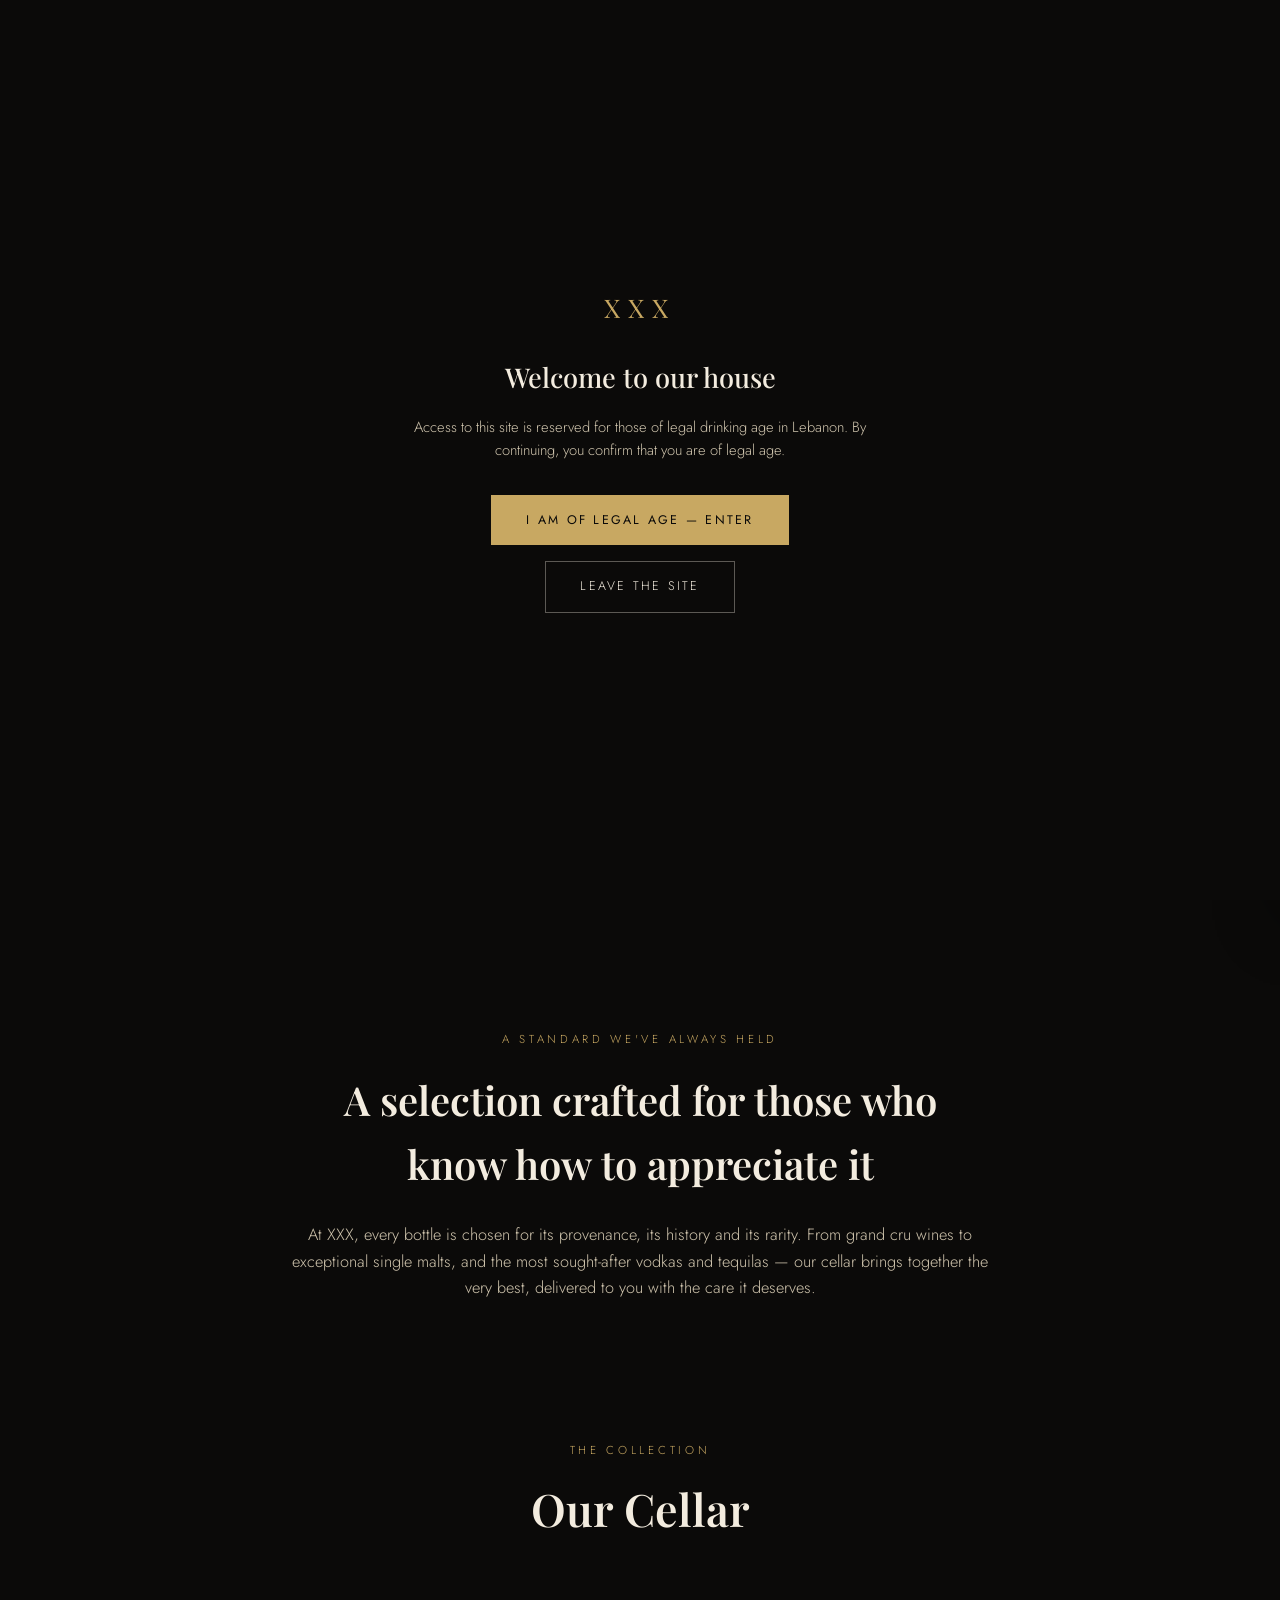
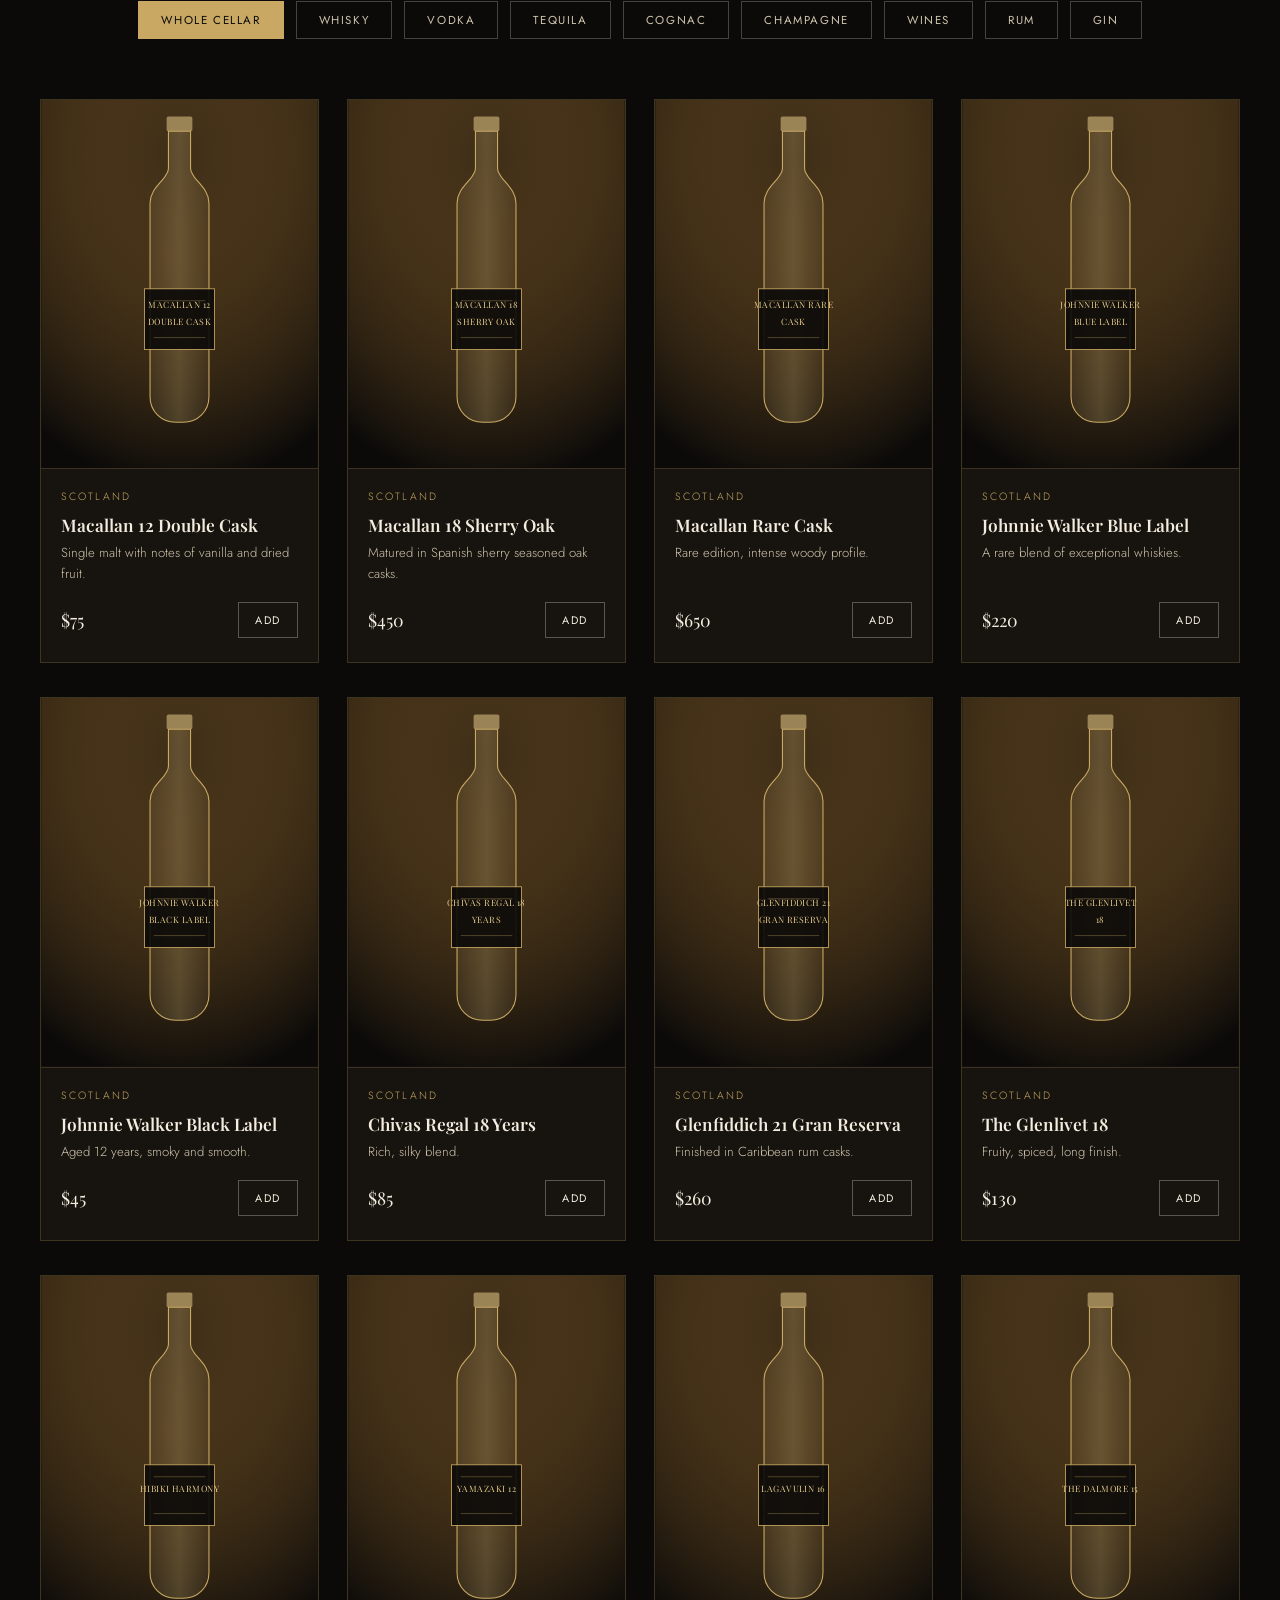
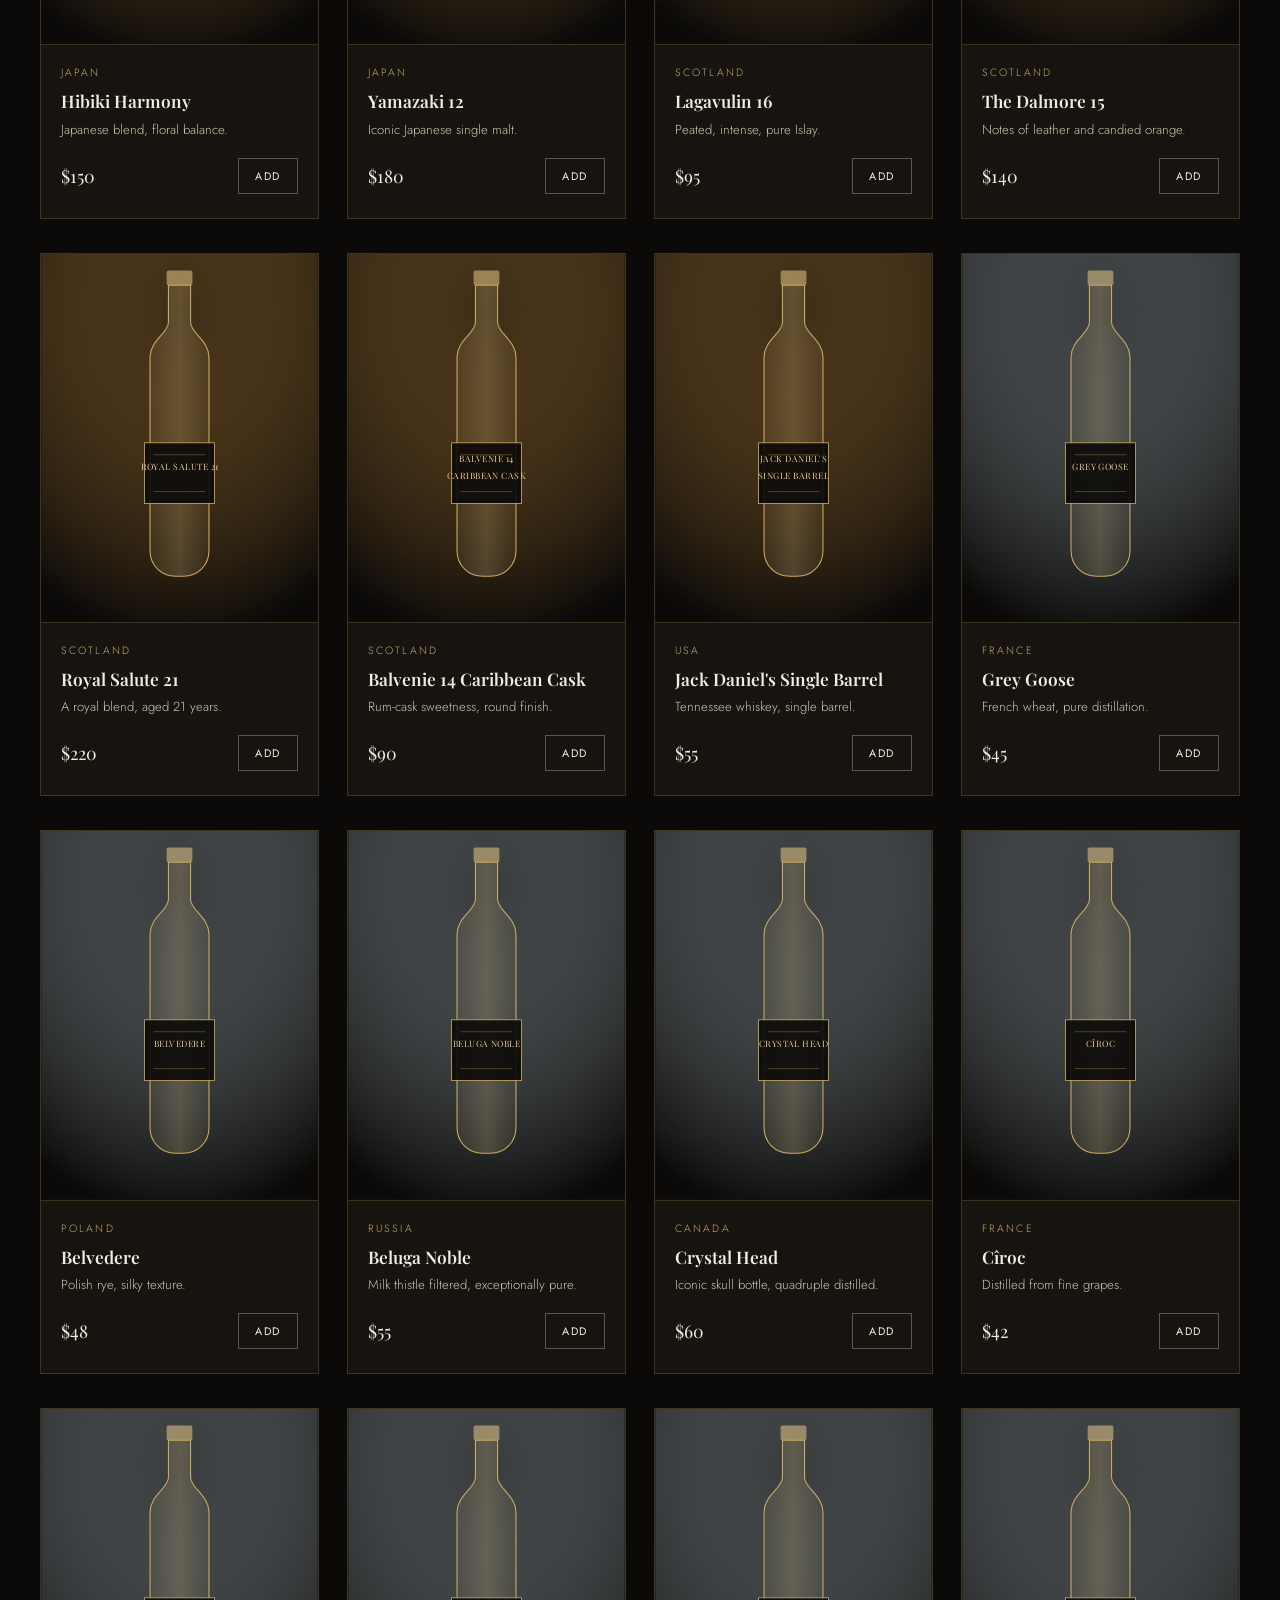
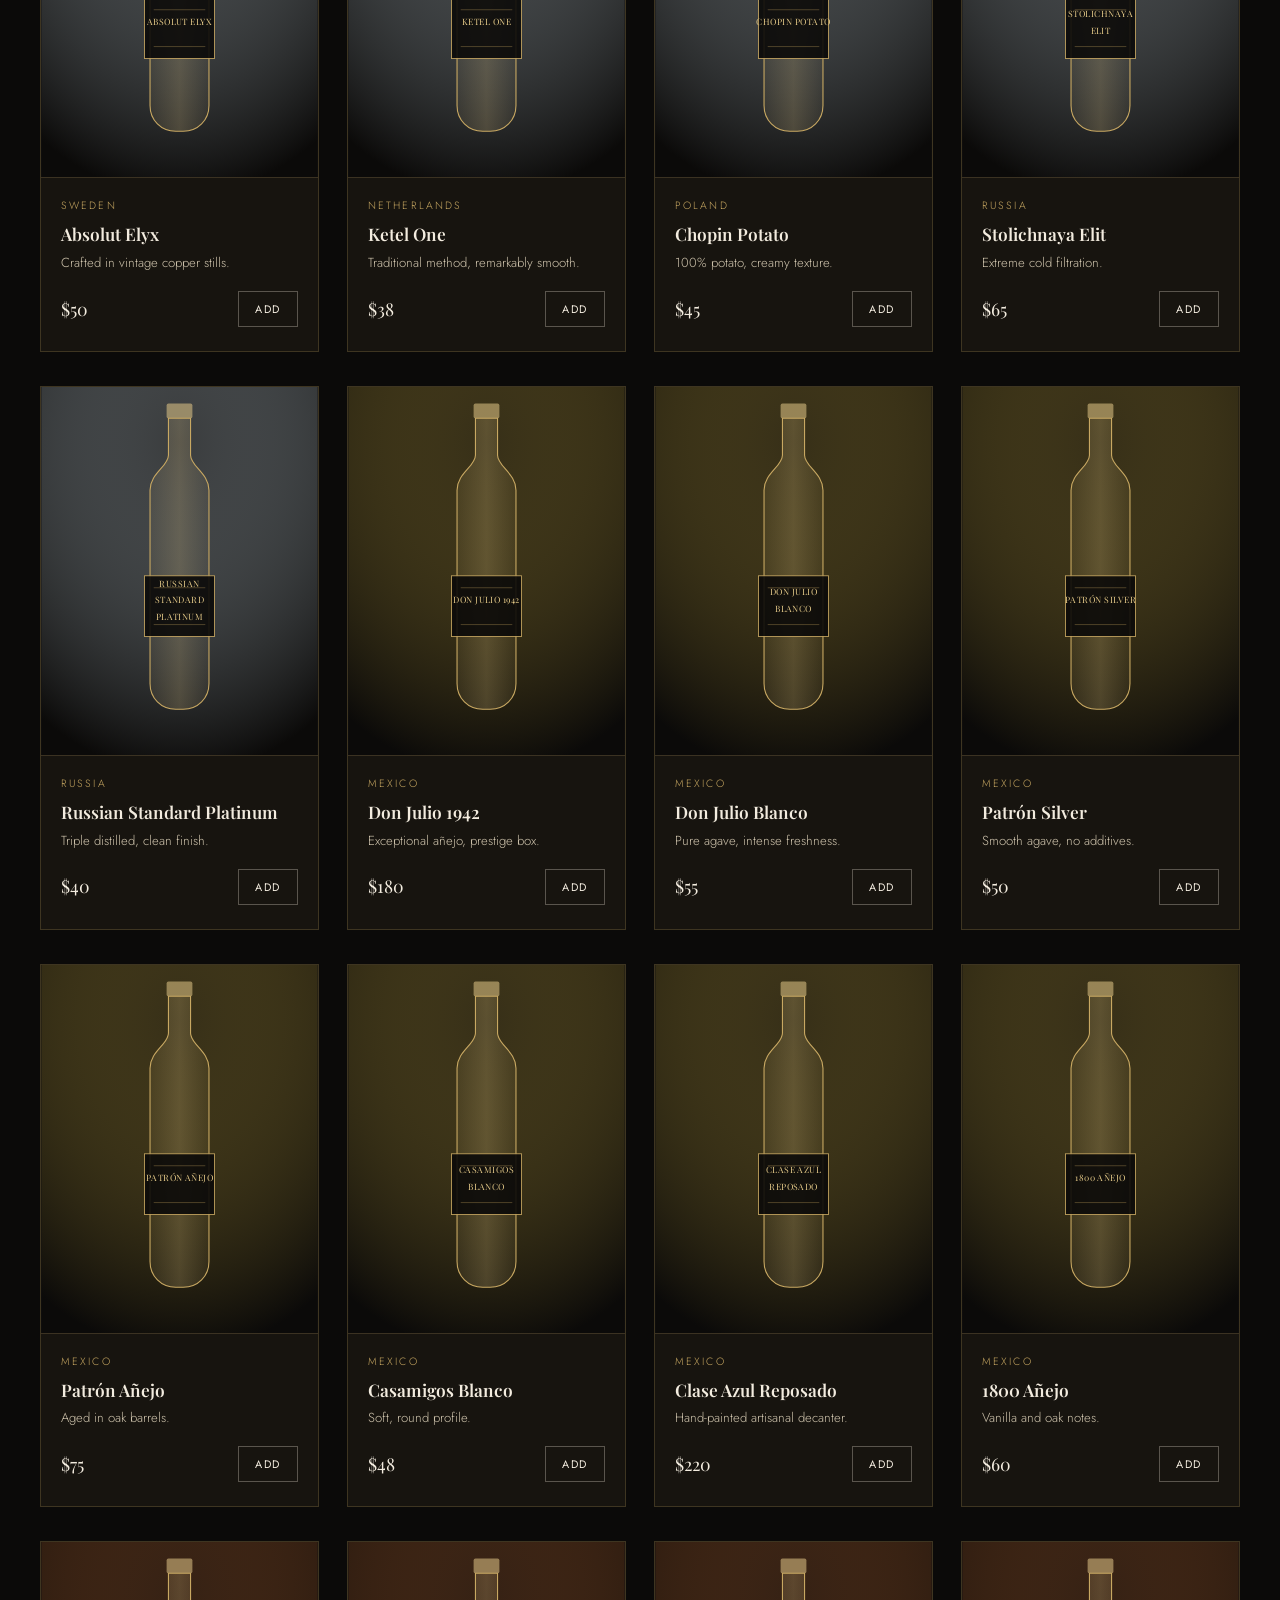
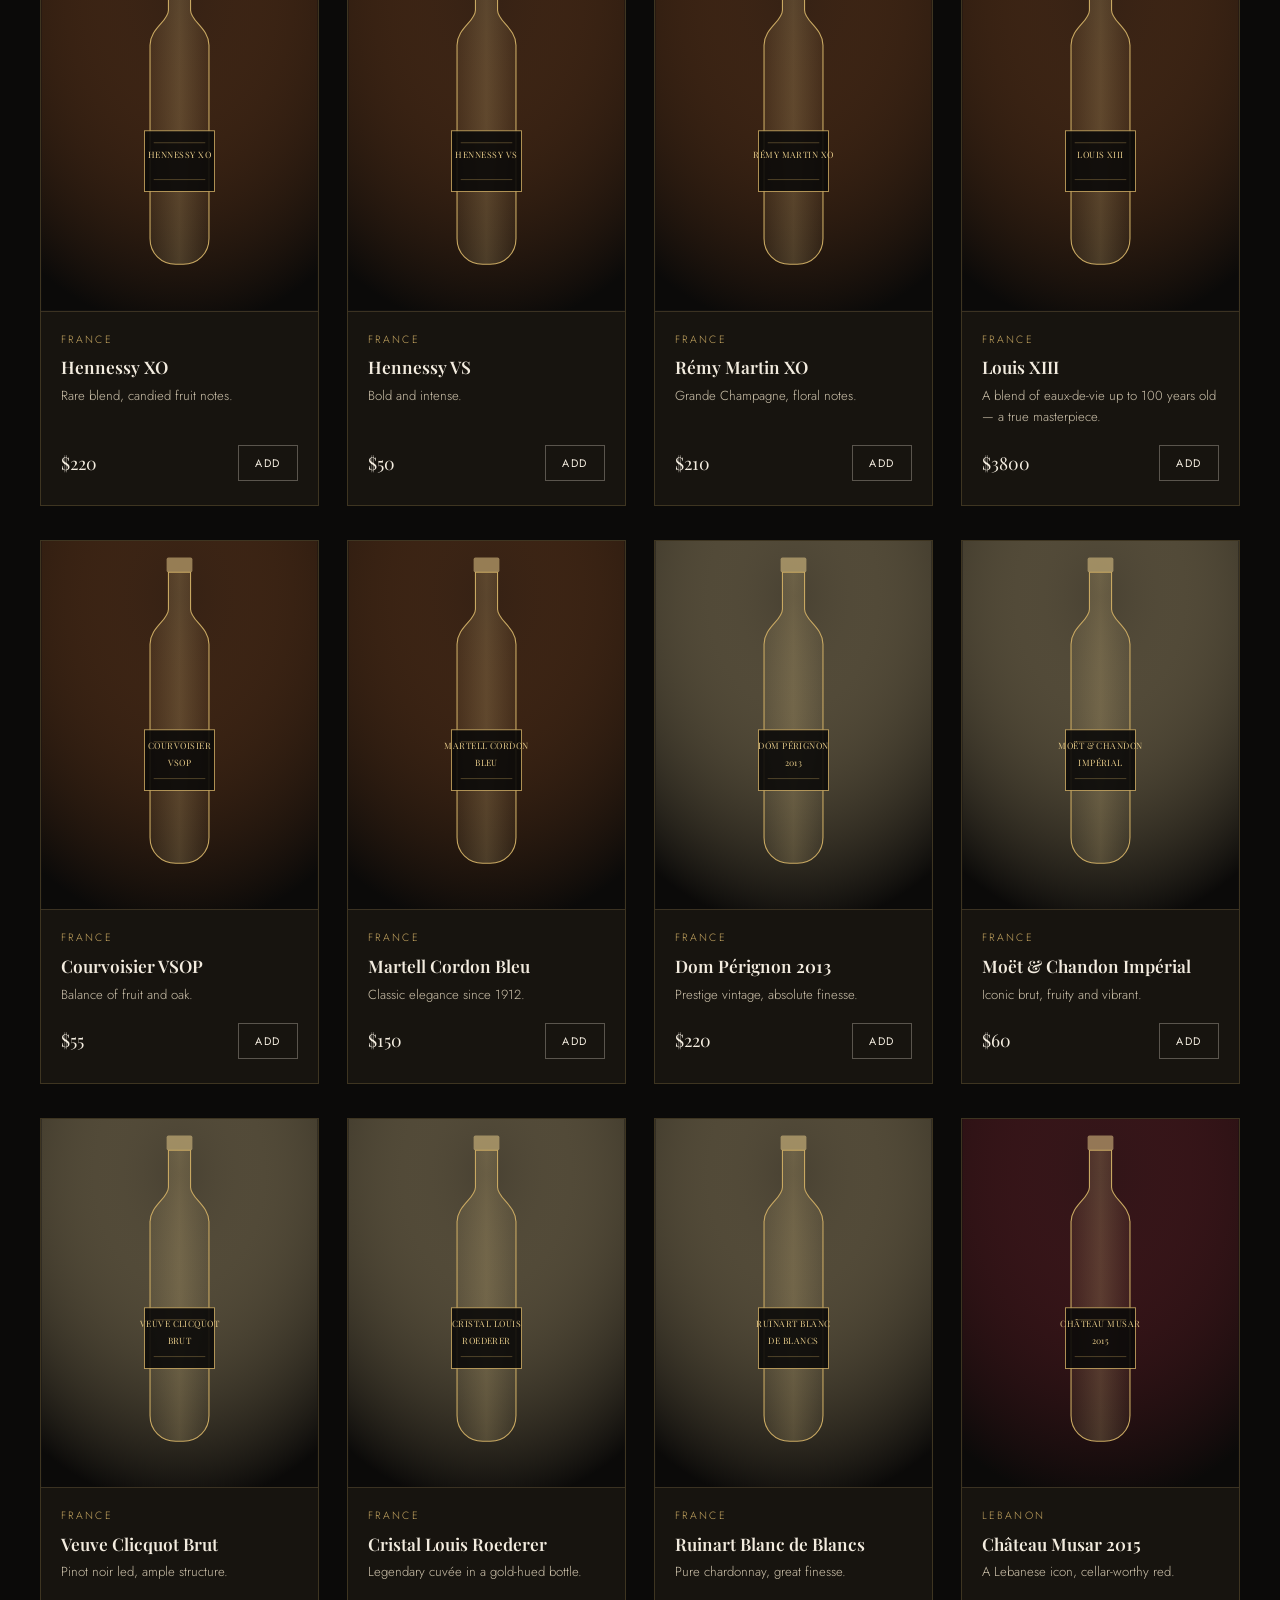
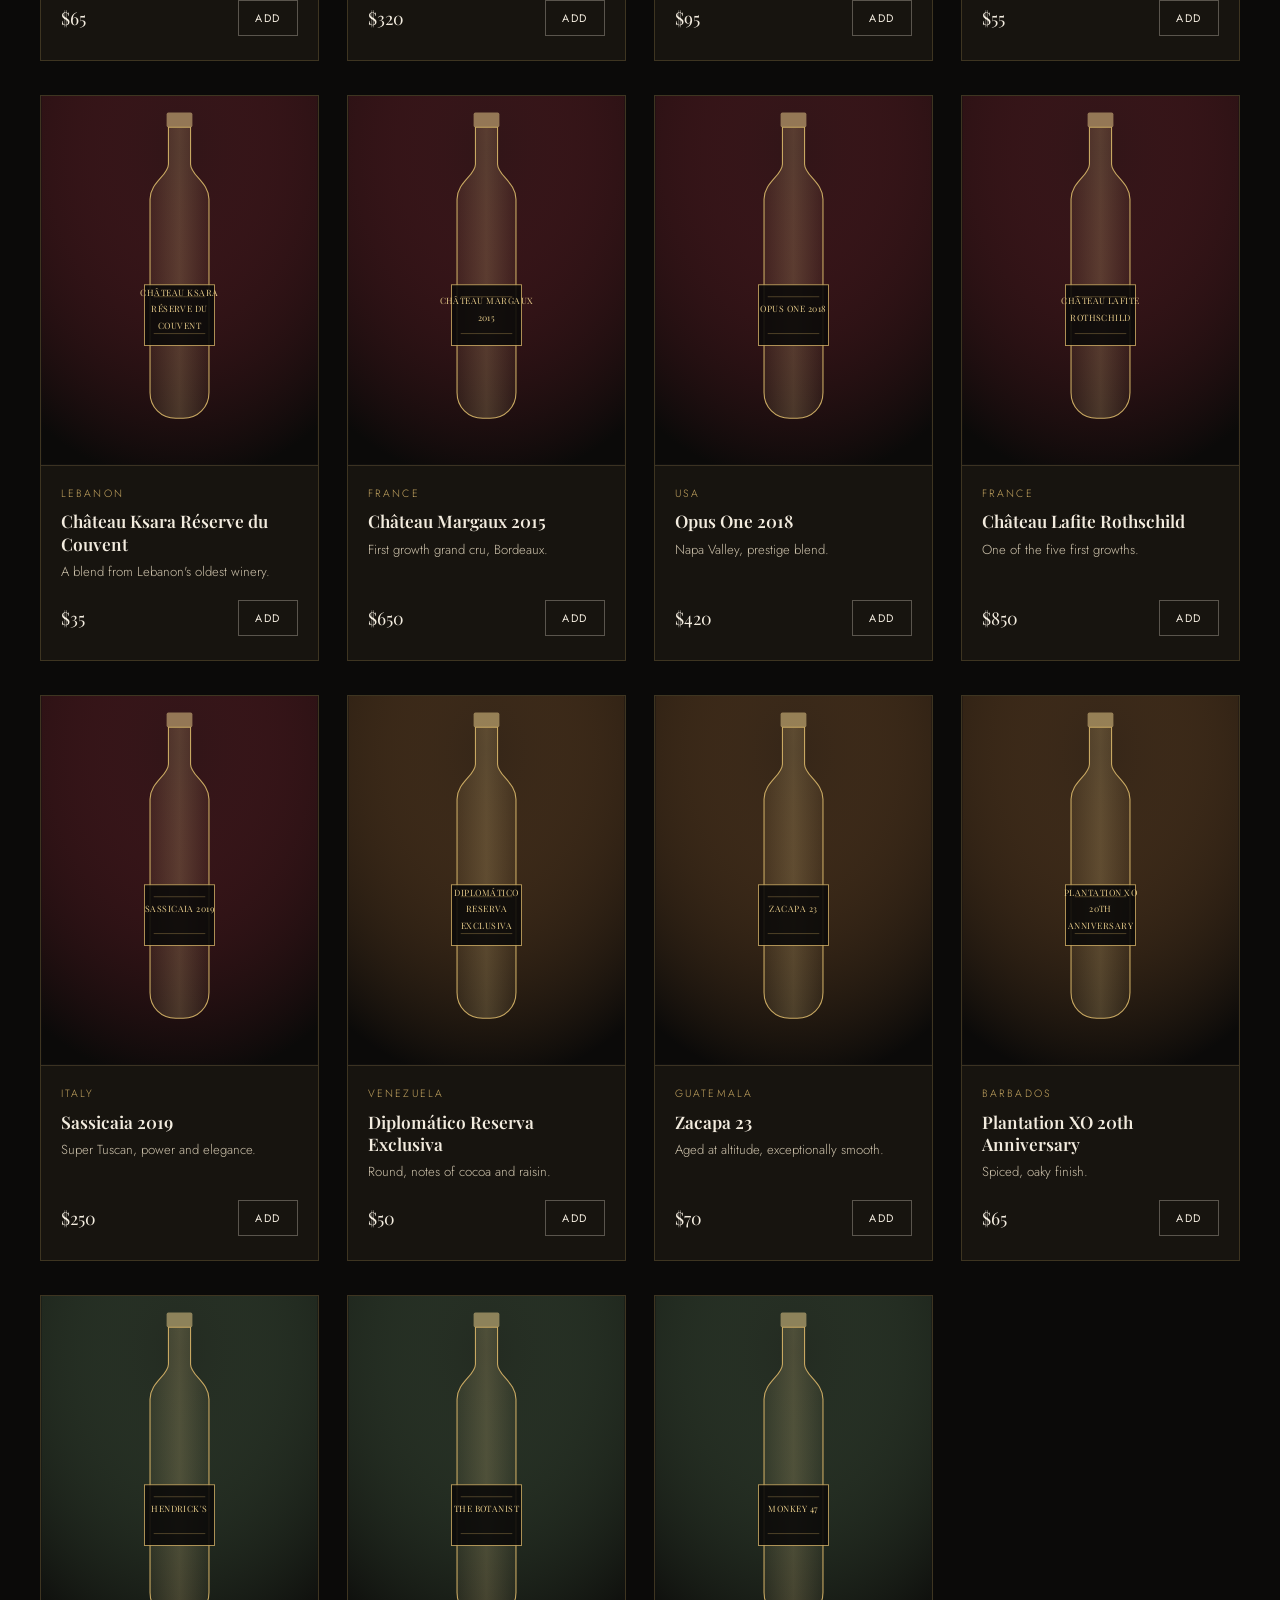
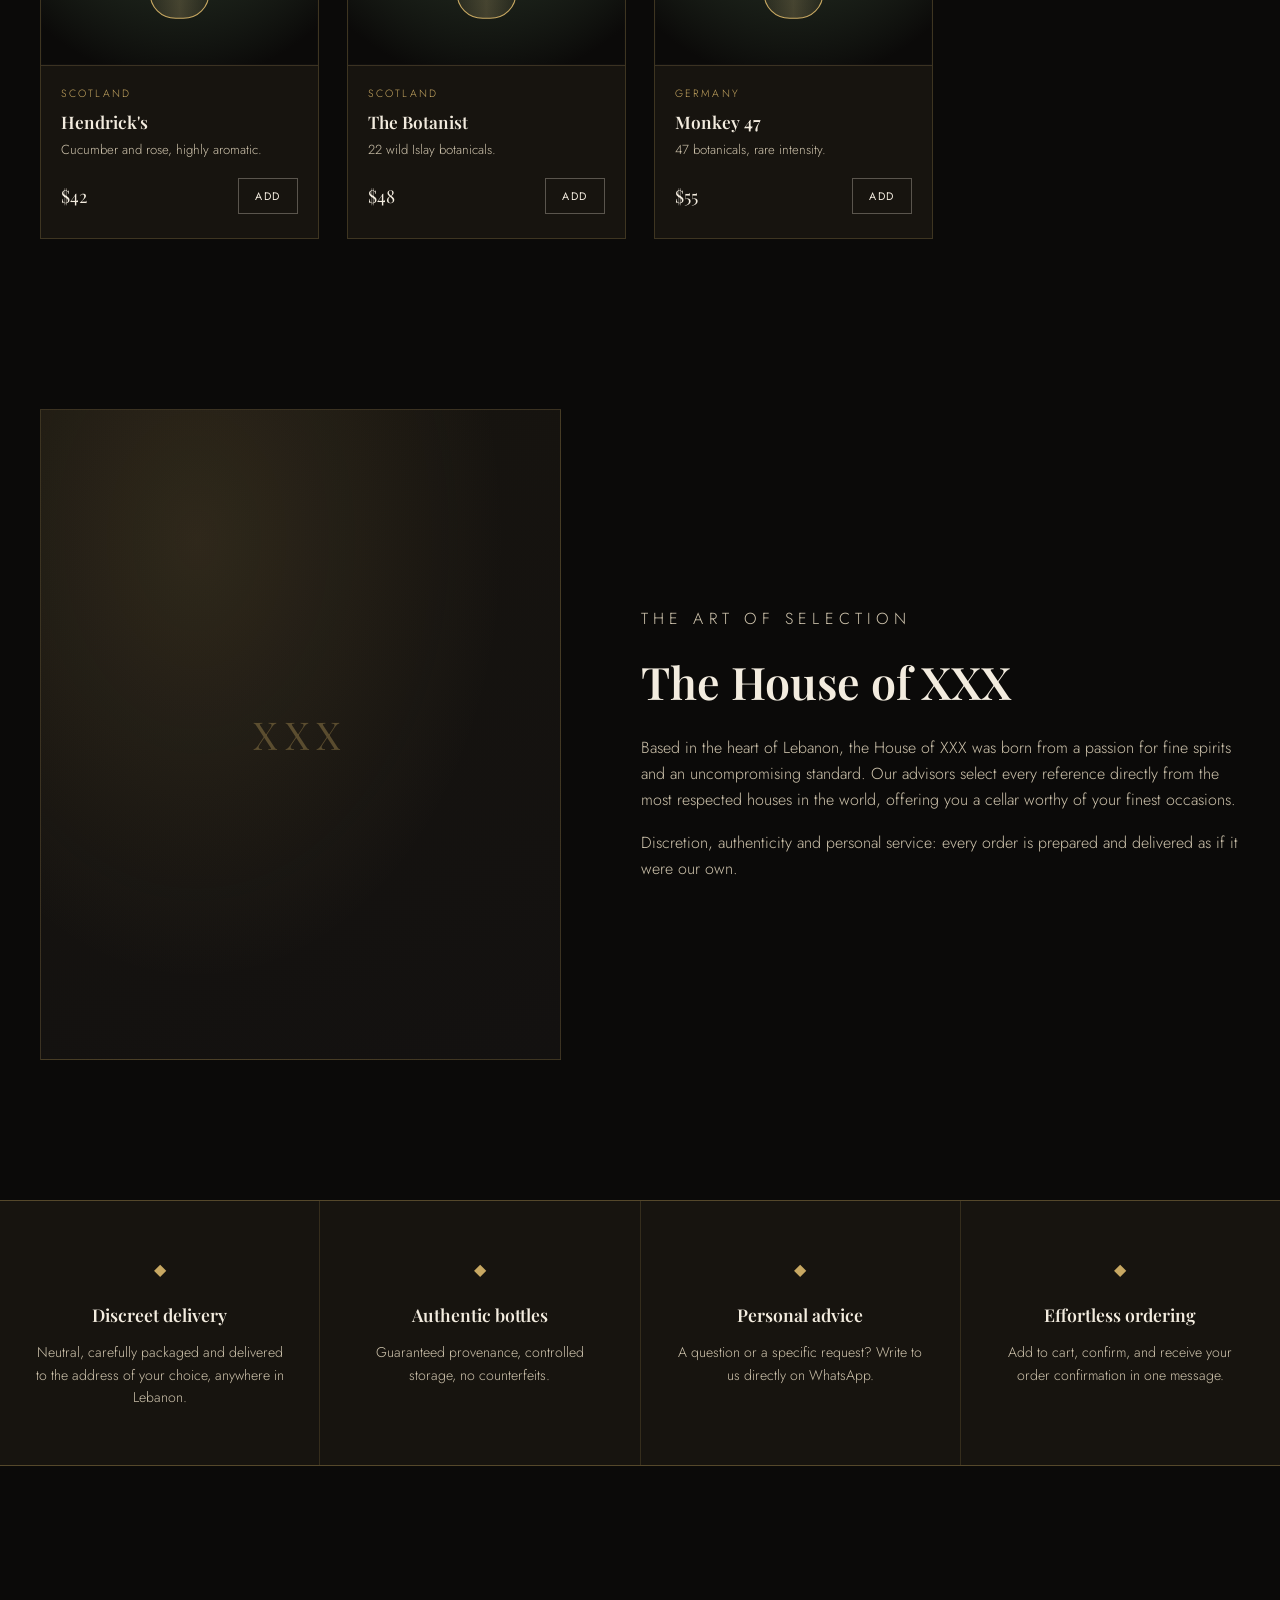
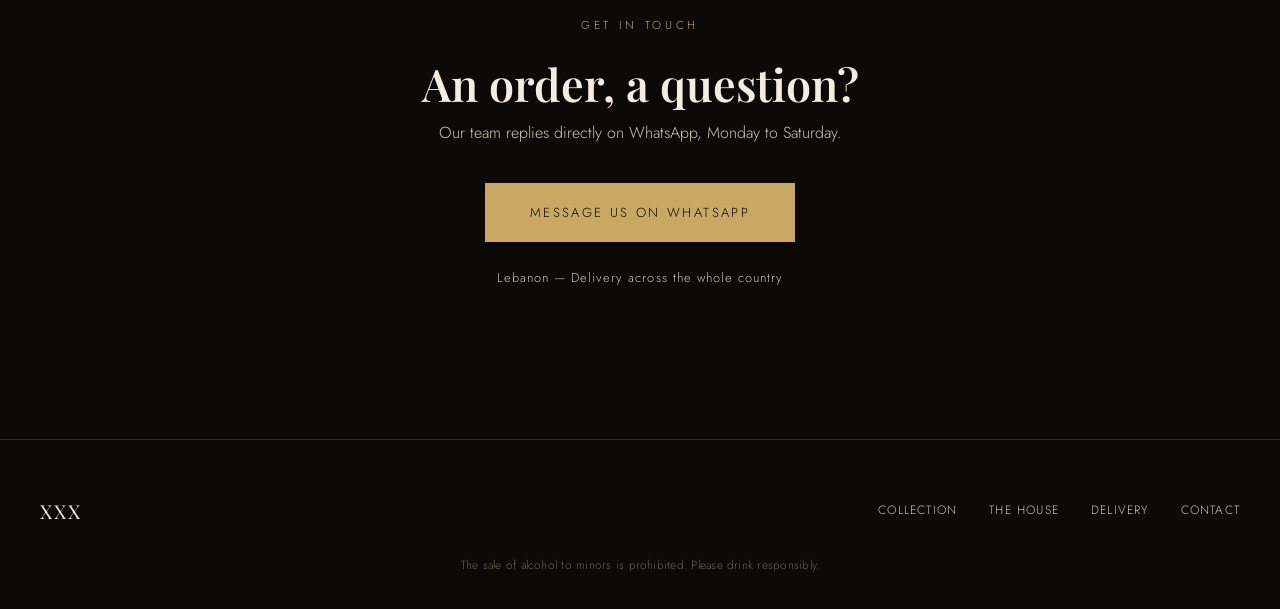
==== index.html @ 1e920180 "Initial commit: luxury spirits e-commerce site with cart and WhatsApp ordering Co-Authored-By: Claud" ====
<!DOCTYPE html>
<html lang="en">
<head>
<meta charset="UTF-8">
<meta name="viewport" content="width=device-width, initial-scale=1.0">
<title>XXX — House of Fine Spirits | Lebanon</title>
<meta name="description" content="XXX — a curated selection of wines, whiskies, vodkas, tequilas and rare spirits. Discreet delivery across Lebanon, order via WhatsApp.">
<link rel="preconnect" href="https://fonts.googleapis.com">
<link rel="preconnect" href="https://fonts.gstatic.com" crossorigin>
<link href="https://fonts.googleapis.com/css2?family=Cormorant+Garamond:ital,wght@0,400;0,500;0,600;1,400&family=Jost:wght@300;400;500;600&family=Playfair+Display:wght@500;600;700&display=swap" rel="stylesheet">
<link rel="stylesheet" href="css/style.css">
</head>
<body>

<!-- ===== Age verification gate ===== -->
<div id="ageGate" class="age-gate">
  <div class="age-gate__panel">
    <p class="age-gate__mark">XXX</p>
    <h2>Welcome to our house</h2>
    <p class="age-gate__text">Access to this site is reserved for those of legal drinking age in Lebanon. By continuing, you confirm that you are of legal age.</p>
    <div class="age-gate__actions">
      <button id="ageConfirm" class="btn btn--gold">I am of legal age — Enter</button>
      <a href="https://www.google.com" class="btn btn--ghost">Leave the site</a>
    </div>
  </div>
</div>

<!-- ===== Cart / mobile menu overlay ===== -->
<div id="overlay" class="overlay"></div>

<!-- ===== Navigation ===== -->
<header id="siteHeader" class="site-header">
  <div class="site-header__inner">
    <button id="menuToggle" class="menu-toggle" aria-label="Menu">
      <span></span><span></span><span></span>
    </button>

    <a href="#hero" class="brand">XXX</a>

    <nav id="mainNav" class="main-nav">
      <a href="#collection" class="nav-link">Collection</a>
      <a href="#maison" class="nav-link">The House</a>
      <a href="#delivery" class="nav-link">Delivery</a>
      <a href="#contact" class="nav-link">Contact</a>
    </nav>

    <button id="cartToggle" class="cart-toggle" aria-label="Cart">
      <svg viewBox="0 0 24 24" fill="none" stroke="currentColor" stroke-width="1.3"><path d="M3 6h2l1.6 9.6a2 2 0 0 0 2 1.7h8.6a2 2 0 0 0 2-1.6L21 8H6"/><circle cx="9.5" cy="20" r="1.15"/><circle cx="17" cy="20" r="1.15"/></svg>
      <span id="cartCount" class="cart-count">0</span>
    </button>
  </div>
</header>

<!-- ===== HERO — reserved video space ===== -->
<section id="hero" class="hero">
  <!--
    VIDEO SPACE: paste your YouTube link into the YOUTUBE_URL constant
    at the top of js/script.js. It will fill this container automatically,
    autoplay, muted, looping, full screen.
  -->
  <div id="heroVideoWrap" class="hero__video-wrap"></div>
  <div class="hero__scrim"></div>

  <div class="hero__content">
    <p class="hero__eyebrow">A Lebanese house of fine spirits</p>
    <h1 class="hero__title">XXX</h1>
    <span class="hero__rule"></span>
    <p class="hero__tagline">Wines, whiskies, vodkas &amp; rare spirits — delivered with discretion, anywhere in Lebanon.</p>
  </div>

  <a href="#collection" class="hero__scroll" aria-label="Scroll down">
    <span class="hero__scroll-line"></span>
    <span class="hero__scroll-chevron"></span>
  </a>
</section>

<!-- ===== Editorial intro ===== -->
<section class="intro">
  <p class="intro__kicker">A standard we've always held</p>
  <h2 class="intro__title">A selection crafted for those who know how to appreciate it</h2>
  <p class="intro__text">At XXX, every bottle is chosen for its provenance, its history and its rarity. From grand cru wines to exceptional single malts, and the most sought-after vodkas and tequilas — our cellar brings together the very best, delivered to you with the care it deserves.</p>
</section>

<!-- ===== Collection / Products ===== -->
<section id="collection" class="collection">
  <div class="section-head">
    <p class="section-head__kicker">The Collection</p>
    <h2 class="section-head__title">Our Cellar</h2>
  </div>

  <div id="filters" class="filters"></div>
  <div id="productGrid" class="product-grid"></div>
</section>

<!-- ===== The House ===== -->
<section id="maison" class="maison">
  <div class="maison__visual" aria-hidden="true">
    <div class="maison__frame"></div>
  </div>
  <div class="maison__content">
    <p class="section-head__kicker">The Art of Selection</p>
    <h2 class="section-head__title">The House of XXX</h2>
    <p>Based in the heart of Lebanon, the House of XXX was born from a passion for fine spirits and an uncompromising standard. Our advisors select every reference directly from the most respected houses in the world, offering you a cellar worthy of your finest occasions.</p>
    <p>Discretion, authenticity and personal service: every order is prepared and delivered as if it were our own.</p>
  </div>
</section>

<!-- ===== Delivery / Guarantees ===== -->
<section id="delivery" class="promise">
  <div class="promise__item">
    <span class="promise__icon">◆</span>
    <h3>Discreet delivery</h3>
    <p>Neutral, carefully packaged and delivered to the address of your choice, anywhere in Lebanon.</p>
  </div>
  <div class="promise__item">
    <span class="promise__icon">◆</span>
    <h3>Authentic bottles</h3>
    <p>Guaranteed provenance, controlled storage, no counterfeits.</p>
  </div>
  <div class="promise__item">
    <span class="promise__icon">◆</span>
    <h3>Personal advice</h3>
    <p>A question or a specific request? Write to us directly on WhatsApp.</p>
  </div>
  <div class="promise__item">
    <span class="promise__icon">◆</span>
    <h3>Effortless ordering</h3>
    <p>Add to cart, confirm, and receive your order confirmation in one message.</p>
  </div>
</section>

<!-- ===== Contact ===== -->
<section id="contact" class="contact">
  <div class="contact__inner">
    <p class="section-head__kicker">Get In Touch</p>
    <h2 class="section-head__title">An order, a question?</h2>
    <p class="contact__text">Our team replies directly on WhatsApp, Monday to Saturday.</p>
    <a id="whatsappContact" href="#" target="_blank" rel="noopener" class="btn btn--gold btn--lg">Message us on WhatsApp</a>
    <p class="contact__meta">Lebanon — Delivery across the whole country</p>
  </div>
</section>

<!-- ===== Footer ===== -->
<footer class="site-footer">
  <div class="site-footer__inner">
    <p class="site-footer__brand">XXX</p>
    <nav class="site-footer__nav">
      <a href="#collection">Collection</a>
      <a href="#maison">The House</a>
      <a href="#delivery">Delivery</a>
      <a href="#contact">Contact</a>
    </nav>
  </div>
  <p class="site-footer__legal">The sale of alcohol to minors is prohibited. Please drink responsibly.</p>
</footer>

<!-- ===== Cart ===== -->
<aside id="cartDrawer" class="cart-drawer">
  <div class="cart-drawer__head">
    <h2>Your Cart</h2>
    <button id="cartClose" class="cart-close" aria-label="Close">&times;</button>
  </div>

  <div id="cartItems" class="cart-items"></div>

  <div class="cart-drawer__foot">
    <div class="cart-total">
      <span>Total</span>
      <span id="cartTotal">$0</span>
    </div>

    <form id="orderForm" class="order-form">
      <input type="text" id="custName" placeholder="Full name" required>
      <input type="tel" id="custPhone" placeholder="Phone number" required>
      <input type="text" id="custAddress" placeholder="Delivery address" required>
      <textarea id="custNote" placeholder="Note (optional)" rows="2"></textarea>
      <button type="submit" class="btn btn--gold btn--full">Order via WhatsApp</button>
    </form>
  </div>
</aside>

<script src="js/script.js"></script>
</body>
</html>
---- css/style.css ----
/* =========================================================
   XXX — Maison de Spiritueux d'Exception
   ========================================================= */

:root{
  --black:        #0b0a09;
  --black-soft:   #131110;
  --panel:        #17140f;
  --cream:        #f3ecdf;
  --cream-dim:    #cfc4ad;
  --gold:         #c8a862;
  --gold-bright:  #e4c988;
  --wine:         #5c1420;
  --line:         rgba(200,168,98,.22);
  --shadow:       0 20px 60px rgba(0,0,0,.45);

  --serif:  'Playfair Display', 'Georgia', serif;
  --script: 'Cormorant Garamond', 'Georgia', serif;
  --sans:   'Jost', 'Helvetica Neue', Arial, sans-serif;
}

*{ box-sizing:border-box; margin:0; padding:0; }
html{ scroll-behavior:smooth; }
body{
  background:var(--black);
  color:var(--cream);
  font-family:var(--sans);
  font-weight:300;
  line-height:1.6;
  -webkit-font-smoothing:antialiased;
  overflow-x:hidden;
}
img{ max-width:100%; display:block; }
a{ color:inherit; text-decoration:none; }
button{ font-family:inherit; cursor:pointer; background:none; border:none; color:inherit; }
ul{ list-style:none; }

::selection{ background:var(--gold); color:var(--black); }

::-webkit-scrollbar{ width:9px; }
::-webkit-scrollbar-track{ background:var(--black); }
::-webkit-scrollbar-thumb{ background:#3a3227; border-radius:0; }

.section-head{ text-align:center; margin-bottom:56px; }
.section-head__kicker{
  font-family:var(--sans); font-size:.72rem; letter-spacing:.32em; text-transform:uppercase;
  color:var(--gold); margin-bottom:14px;
}
.section-head__title{
  font-family:var(--serif); font-weight:600; font-size:clamp(1.9rem,3.5vw,2.8rem);
  color:var(--cream);
}

/* =========================================================
   Boutons
   ========================================================= */
.btn{
  display:inline-flex; align-items:center; justify-content:center;
  padding:15px 34px; font-family:var(--sans); font-size:.78rem; letter-spacing:.18em;
  text-transform:uppercase; border:1px solid transparent; transition:all .35s ease;
}
.btn--gold{ background:var(--gold); color:var(--black); }
.btn--gold:hover{ background:var(--gold-bright); }
.btn--ghost{ border-color:rgba(243,236,223,.35); color:var(--cream); }
.btn--ghost:hover{ border-color:var(--cream); }
.btn--lg{ padding:18px 44px; font-size:.82rem; }
.btn--full{ width:100%; }

/* =========================================================
   Age gate
   ========================================================= */
.age-gate{
  position:fixed; inset:0; z-index:400; background:var(--black);
  display:flex; align-items:center; justify-content:center; padding:24px;
  transition:opacity .5s ease, visibility .5s ease;
}
.age-gate[hidden]{ opacity:0; visibility:hidden; pointer-events:none; }
.age-gate__panel{ max-width:460px; text-align:center; }
.age-gate__mark{
  font-family:var(--serif); font-size:1.6rem; letter-spacing:.3em; color:var(--gold); margin-bottom:28px;
}
.age-gate__panel h2{ font-family:var(--serif); font-weight:500; font-size:1.7rem; margin-bottom:16px; }
.age-gate__text{ color:var(--cream-dim); font-size:.92rem; margin-bottom:32px; }
.age-gate__actions{ display:flex; gap:16px; justify-content:center; flex-wrap:wrap; }

/* =========================================================
   Overlay
   ========================================================= */
.overlay{
  position:fixed; inset:0; background:rgba(0,0,0,.6); z-index:150;
  opacity:0; visibility:hidden; transition:opacity .4s ease, visibility .4s ease;
}
.overlay.is-active{ opacity:1; visibility:visible; }

/* =========================================================
   Header
   ========================================================= */
.site-header{
  position:fixed; top:0; left:0; right:0; z-index:200;
  padding:26px 0; transition:background .4s ease, padding .4s ease, border-color .4s ease;
  border-bottom:1px solid transparent;
}
.site-header.is-scrolled{
  background:rgba(11,10,9,.92); backdrop-filter:blur(6px);
  padding:16px 0; border-color:var(--line);
}
.site-header__inner{
  max-width:1280px; margin:0 auto; padding:0 40px;
  display:flex; align-items:center; justify-content:space-between;
}
.brand{
  font-family:var(--serif); font-weight:700; font-size:1.5rem; letter-spacing:.12em; color:var(--cream);
}
.main-nav{ display:flex; gap:44px; }
.nav-link{
  font-size:.76rem; letter-spacing:.16em; text-transform:uppercase; color:var(--cream-dim);
  position:relative; padding-bottom:4px; transition:color .3s ease;
}
.nav-link::after{
  content:""; position:absolute; left:0; right:100%; bottom:0; height:1px; background:var(--gold);
  transition:right .35s ease;
}
.nav-link:hover{ color:var(--cream); }
.nav-link:hover::after{ right:0; }

.menu-toggle{ display:none; flex-direction:column; gap:5px; width:26px; }
.menu-toggle span{ height:1px; background:var(--cream); width:100%; }

.cart-toggle{ position:relative; width:26px; height:26px; color:var(--cream); }
.cart-toggle svg{ width:100%; height:100%; }
.cart-count{
  position:absolute; top:-9px; right:-11px; background:var(--gold); color:var(--black);
  font-size:.65rem; font-weight:600; width:18px; height:18px; border-radius:50%;
  display:flex; align-items:center; justify-content:center; font-family:var(--sans);
}

/* =========================================================
   Hero — espace vidéo
   ========================================================= */
.hero{
  position:relative; height:100svh; min-height:560px; width:100%;
  overflow:hidden; display:flex; align-items:flex-end; justify-content:center;
  background:var(--black-soft);
}
.hero__video-wrap{
  position:absolute; inset:0; overflow:hidden; background:var(--black-soft);
}
.hero__video-wrap iframe{
  position:absolute; top:50%; left:50%; transform:translate(-50%,-50%);
  width:100vw; height:56.25vw;          /* 16:9 */
  min-width:177.78vh; min-height:100vh; /* 16:9, covers any viewport ratio */
  border:0; pointer-events:none;
}
.hero__scrim{
  position:absolute; inset:0;
  background:linear-gradient(180deg, rgba(11,10,9,.55) 0%, rgba(11,10,9,.15) 30%, rgba(11,10,9,.35) 60%, rgba(11,10,9,.92) 100%);
}
.hero__content{
  position:relative; z-index:2; text-align:center; padding:0 24px 108px;
  display:flex; flex-direction:column; align-items:center;
  animation:heroIn 1.4s ease both;
}
@keyframes heroIn{
  from{ opacity:0; transform:translateY(22px); }
  to{ opacity:1; transform:translateY(0); }
}
.hero__eyebrow{
  font-size:.72rem; letter-spacing:.34em; text-transform:uppercase; color:var(--gold-bright);
  margin-bottom:18px;
}
.hero__title{
  font-family:var(--serif); font-weight:700; font-size:clamp(3rem,9vw,6.4rem);
  letter-spacing:.06em; color:var(--cream); line-height:1;
}
.hero__rule{ width:64px; height:1px; background:var(--gold); margin:22px auto; display:block; }
.hero__tagline{
  font-family:var(--script); font-style:italic; font-size:clamp(1.05rem,2vw,1.4rem);
  color:var(--cream-dim); max-width:520px;
}
.hero__scroll{
  position:absolute; bottom:28px; left:50%; transform:translateX(-50%);
  z-index:2; display:flex; flex-direction:column; align-items:center; gap:8px;
}
.hero__scroll-line{
  width:1px; height:46px; background:linear-gradient(180deg, transparent, var(--gold));
  animation:scrollPulse 2.2s ease-in-out infinite;
}
.hero__scroll-chevron{
  width:8px; height:8px; border-right:1px solid var(--gold); border-bottom:1px solid var(--gold);
  transform:rotate(45deg);
}
@keyframes scrollPulse{
  0%,100%{ opacity:.3; } 50%{ opacity:1; }
}

/* =========================================================
   Intro éditoriale
   ========================================================= */
.intro{
  max-width:760px; margin:0 auto; text-align:center; padding:130px 32px 100px;
}
.intro__kicker{
  font-size:.72rem; letter-spacing:.32em; text-transform:uppercase; color:var(--gold); margin-bottom:20px;
}
.intro__title{
  font-family:var(--serif); font-weight:600; font-size:clamp(1.7rem,3.4vw,2.5rem); margin-bottom:26px;
}
.intro__text{ color:var(--cream-dim); font-size:1.02rem; }

/* =========================================================
   Filtres
   ========================================================= */
.filters{
  display:flex; flex-wrap:wrap; gap:12px; justify-content:center; margin-bottom:60px;
}
.filter-btn{
  padding:10px 22px; border:1px solid rgba(243,236,223,.25); font-size:.72rem;
  letter-spacing:.14em; text-transform:uppercase; color:var(--cream-dim); transition:all .3s ease;
}
.filter-btn:hover{ border-color:var(--gold); color:var(--cream); }
.filter-btn.is-active{ background:var(--gold); border-color:var(--gold); color:var(--black); }

/* =========================================================
   Collection / Produits
   ========================================================= */
.collection{ max-width:1320px; margin:0 auto; padding:40px 40px 130px; }

.product-grid{
  display:grid; grid-template-columns:repeat(auto-fill, minmax(250px,1fr)); gap:34px 28px;
}
.product-card{
  background:var(--panel); border:1px solid var(--line);
  display:flex; flex-direction:column; opacity:0; transform:translateY(18px);
  transition:opacity .6s ease, transform .6s ease, border-color .3s ease;
}
.product-card.is-visible{ opacity:1; transform:translateY(0); }
.product-card:hover{ border-color:var(--gold); }

.product-card__img{
  aspect-ratio:3/4; width:100%; overflow:hidden; background:var(--black-soft);
  border-bottom:1px solid var(--line);
}
.product-card__img svg{ width:100%; height:100%; }

.product-card__body{ padding:20px 20px 24px; display:flex; flex-direction:column; flex:1; }
.product-card__origin{
  font-size:.66rem; letter-spacing:.2em; text-transform:uppercase; color:var(--gold); margin-bottom:8px;
}
.product-card__name{
  font-family:var(--serif); font-weight:600; font-size:1.08rem; color:var(--cream); margin-bottom:6px;
  line-height:1.3;
}
.product-card__note{ font-size:.82rem; color:var(--cream-dim); margin-bottom:18px; flex:1; }

.product-card__foot{ display:flex; align-items:center; justify-content:space-between; gap:12px; }
.product-card__price{ font-family:var(--serif); font-size:1.1rem; color:var(--cream); }
.product-card__add{
  border:1px solid rgba(243,236,223,.3); padding:9px 16px; font-size:.68rem;
  letter-spacing:.14em; text-transform:uppercase; color:var(--cream); transition:all .3s ease; white-space:nowrap;
}
.product-card__add:hover{ background:var(--gold); border-color:var(--gold); color:var(--black); }
.product-card__add.is-added{ background:var(--gold); border-color:var(--gold); color:var(--black); }

/* =========================================================
   La Maison
   ========================================================= */
.maison{
  max-width:1280px; margin:0 auto; padding:40px 40px 140px;
  display:grid; grid-template-columns:1fr 1.15fr; gap:80px; align-items:center;
}
.maison__visual{ position:relative; aspect-ratio:4/5; }
.maison__frame{
  position:absolute; inset:0; border:1px solid var(--line);
  background:
    radial-gradient(ellipse at 30% 20%, rgba(200,168,98,.14), transparent 60%),
    linear-gradient(160deg, var(--panel) 0%, var(--black-soft) 100%);
}
.maison__frame::before{
  content:"XXX"; position:absolute; inset:0; display:flex; align-items:center; justify-content:center;
  font-family:var(--serif); font-size:2.4rem; letter-spacing:.2em; color:rgba(200,168,98,.35);
}
.maison__content p{ color:var(--cream-dim); margin-top:18px; font-size:1rem; }
.maison__content .section-head__kicker,
.maison__content .section-head__title{ text-align:left; }
.maison__content .section-head__title{ margin-bottom:0; }

/* =========================================================
   Promesses / livraison
   ========================================================= */
.promise{
  background:var(--panel); border-top:1px solid var(--line); border-bottom:1px solid var(--line);
  display:grid; grid-template-columns:repeat(4,1fr); gap:1px; background-color:var(--line);
}
.promise__item{
  background:var(--panel); padding:56px 32px; text-align:center;
}
.promise__icon{ color:var(--gold); font-size:1rem; display:block; margin-bottom:18px; }
.promise__item h3{ font-family:var(--serif); font-weight:600; font-size:1.1rem; margin-bottom:12px; }
.promise__item p{ color:var(--cream-dim); font-size:.88rem; }

/* =========================================================
   Contact
   ========================================================= */
.contact{ padding:150px 32px; text-align:center; }
.contact__inner{ max-width:560px; margin:0 auto; }
.contact__text{ color:var(--cream-dim); margin-bottom:38px; }
.contact__meta{ margin-top:26px; font-size:.8rem; letter-spacing:.08em; color:var(--cream-dim); }

/* =========================================================
   Footer
   ========================================================= */
.site-footer{ border-top:1px solid var(--line); padding:56px 40px 34px; }
.site-footer__inner{
  max-width:1280px; margin:0 auto; display:flex; align-items:center; justify-content:space-between;
  flex-wrap:wrap; gap:24px; margin-bottom:30px;
}
.site-footer__brand{ font-family:var(--serif); font-size:1.2rem; letter-spacing:.1em; }
.site-footer__nav{ display:flex; gap:32px; }
.site-footer__nav a{ font-size:.75rem; letter-spacing:.1em; text-transform:uppercase; color:var(--cream-dim); }
.site-footer__nav a:hover{ color:var(--gold); }
.site-footer__legal{ text-align:center; font-size:.74rem; color:#6b6355; letter-spacing:.02em; }

/* =========================================================
   Panier — tiroir latéral
   ========================================================= */
.cart-drawer{
  position:fixed; top:0; right:-440px; width:100%; max-width:440px; height:100%;
  background:var(--black-soft); border-left:1px solid var(--line); z-index:300;
  display:flex; flex-direction:column; transition:right .45s cubic-bezier(.65,0,.35,1);
  box-shadow:var(--shadow);
}
.cart-drawer.is-open{ right:0; }
.cart-drawer__head{
  display:flex; align-items:center; justify-content:space-between;
  padding:26px 28px; border-bottom:1px solid var(--line);
}
.cart-drawer__head h2{ font-family:var(--serif); font-weight:600; font-size:1.2rem; }
.cart-close{ font-size:1.6rem; line-height:1; color:var(--cream-dim); }
.cart-close:hover{ color:var(--cream); }

.cart-items{ flex:1; overflow-y:auto; padding:10px 28px; }
.cart-empty{ color:var(--cream-dim); text-align:center; padding:60px 0; font-size:.9rem; }

.cart-item{
  display:flex; gap:14px; align-items:center; padding:18px 0; border-bottom:1px solid var(--line);
}
.cart-item__thumb{ width:52px; height:68px; flex-shrink:0; background:var(--panel); border:1px solid var(--line); }
.cart-item__thumb svg{ width:100%; height:100%; }
.cart-item__info{ flex:1; min-width:0; }
.cart-item__name{ font-family:var(--serif); font-size:.92rem; color:var(--cream); margin-bottom:4px; }
.cart-item__price{ font-size:.78rem; color:var(--cream-dim); }
.cart-item__qty{ display:flex; align-items:center; gap:10px; margin-top:8px; }
.qty-btn{
  width:22px; height:22px; border:1px solid rgba(243,236,223,.3); font-size:.8rem;
  display:flex; align-items:center; justify-content:center; color:var(--cream);
}
.qty-btn:hover{ border-color:var(--gold); color:var(--gold); }
.cart-item__remove{ font-size:.7rem; letter-spacing:.08em; text-transform:uppercase; color:#8a7f6b; margin-left:auto; }
.cart-item__remove:hover{ color:var(--wine); }

.cart-drawer__foot{ padding:22px 28px 28px; border-top:1px solid var(--line); }
.cart-total{
  display:flex; justify-content:space-between; align-items:baseline; margin-bottom:20px;
  font-family:var(--serif); font-size:1.15rem;
}
.order-form{ display:flex; flex-direction:column; gap:10px; }
.order-form input, .order-form textarea{
  background:var(--panel); border:1px solid var(--line); color:var(--cream);
  padding:12px 14px; font-family:var(--sans); font-size:.85rem; font-weight:300; resize:none;
}
.order-form input::placeholder, .order-form textarea::placeholder{ color:#7d7565; }
.order-form input:focus, .order-form textarea:focus{ outline:none; border-color:var(--gold); }
.order-form .btn{ margin-top:6px; }

/* =========================================================
   Reveal on scroll
   ========================================================= */
.reveal{ opacity:0; transform:translateY(24px); transition:opacity .7s ease, transform .7s ease; }
.reveal.is-visible{ opacity:1; transform:translateY(0); }

/* =========================================================
   Responsive
   ========================================================= */
@media (max-width:960px){
  .maison{ grid-template-columns:1fr; gap:44px; padding-bottom:110px; }
  .promise{ grid-template-columns:repeat(2,1fr); }
}

@media (max-width:760px){
  .main-nav{
    position:fixed; top:0; right:-100%; height:100%; width:78%; max-width:320px;
    background:var(--black-soft); border-left:1px solid var(--line);
    flex-direction:column; align-items:flex-start; justify-content:center; gap:30px;
    padding:40px; z-index:210; transition:right .4s ease;
  }
  .main-nav.is-open{ right:0; }
  .menu-toggle{ display:flex; }
  .site-header__inner{ padding:0 22px; }
  .hero__content{ padding-bottom:88px; }
  .promise{ grid-template-columns:1fr; }
  .collection, .maison{ padding-left:22px; padding-right:22px; }
  .contact{ padding:110px 22px; }
}

@media (max-width:420px){
  .cart-drawer{ max-width:100%; }
}
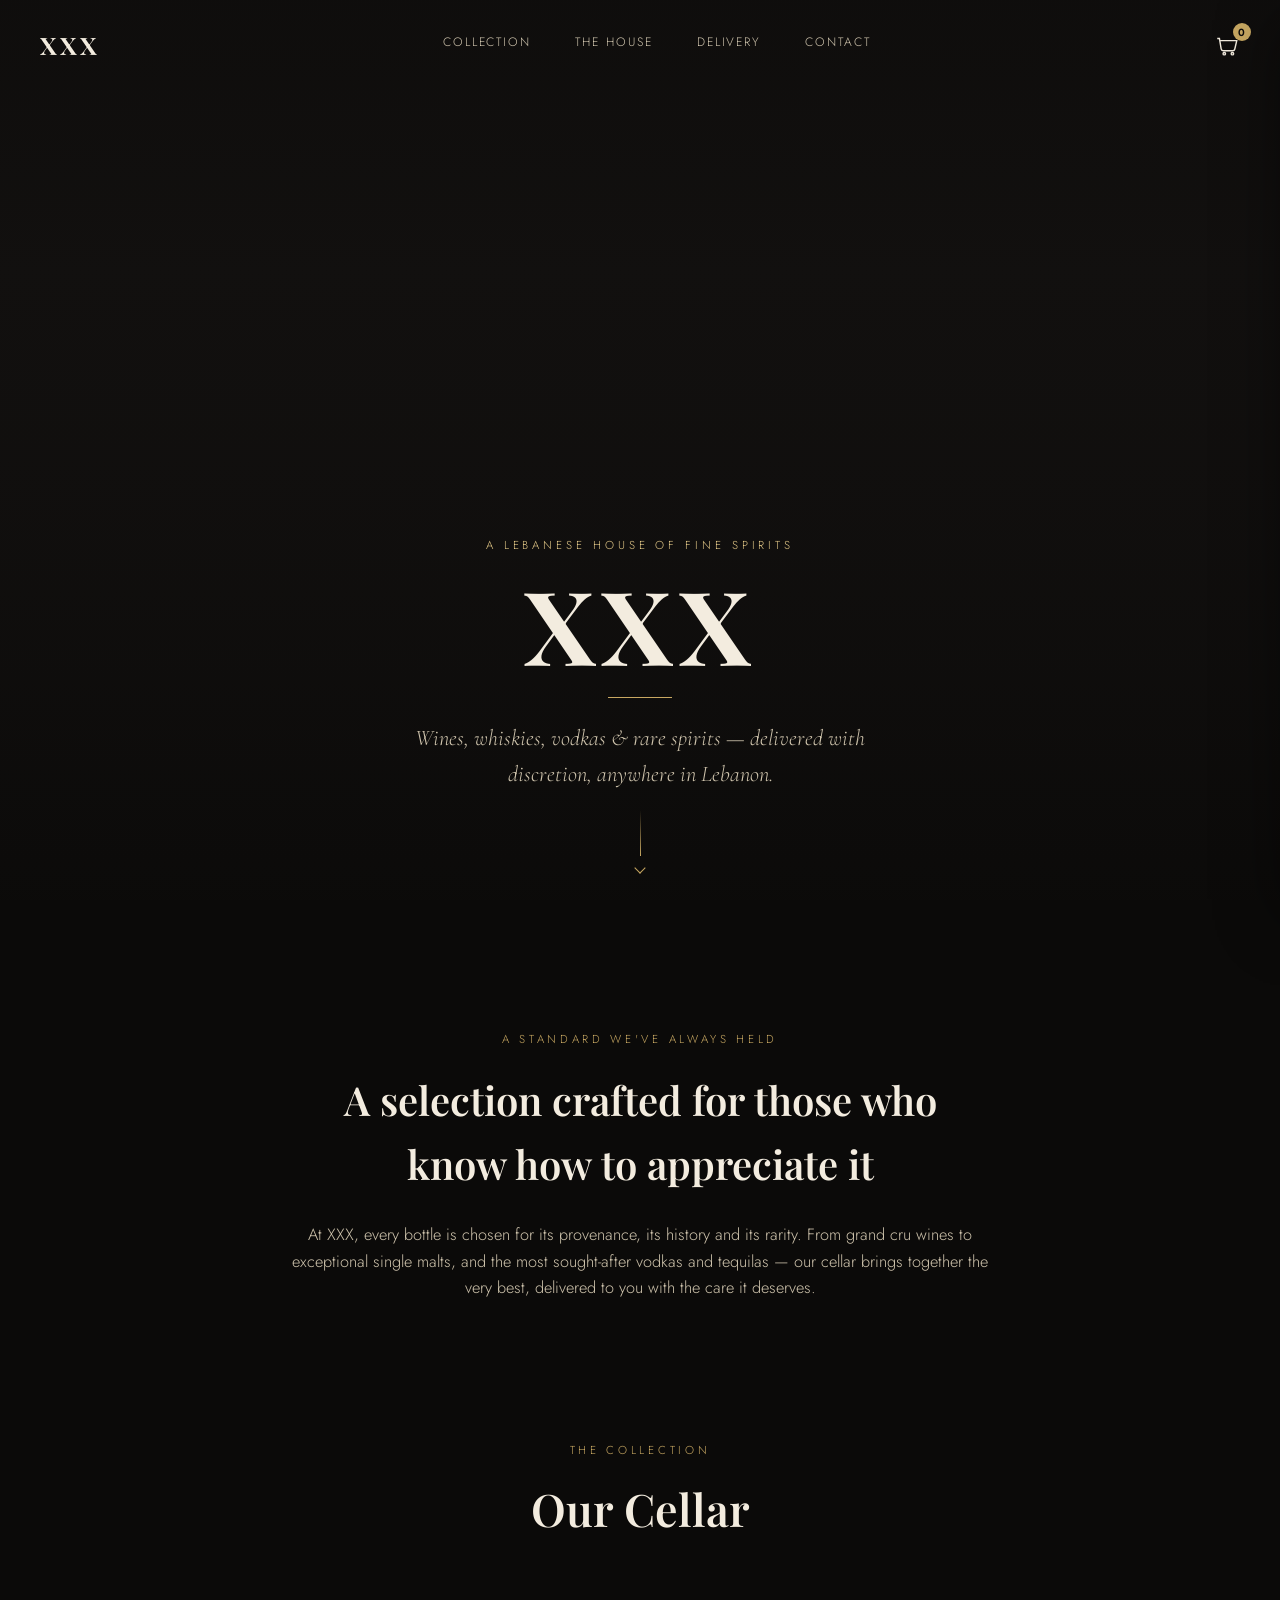
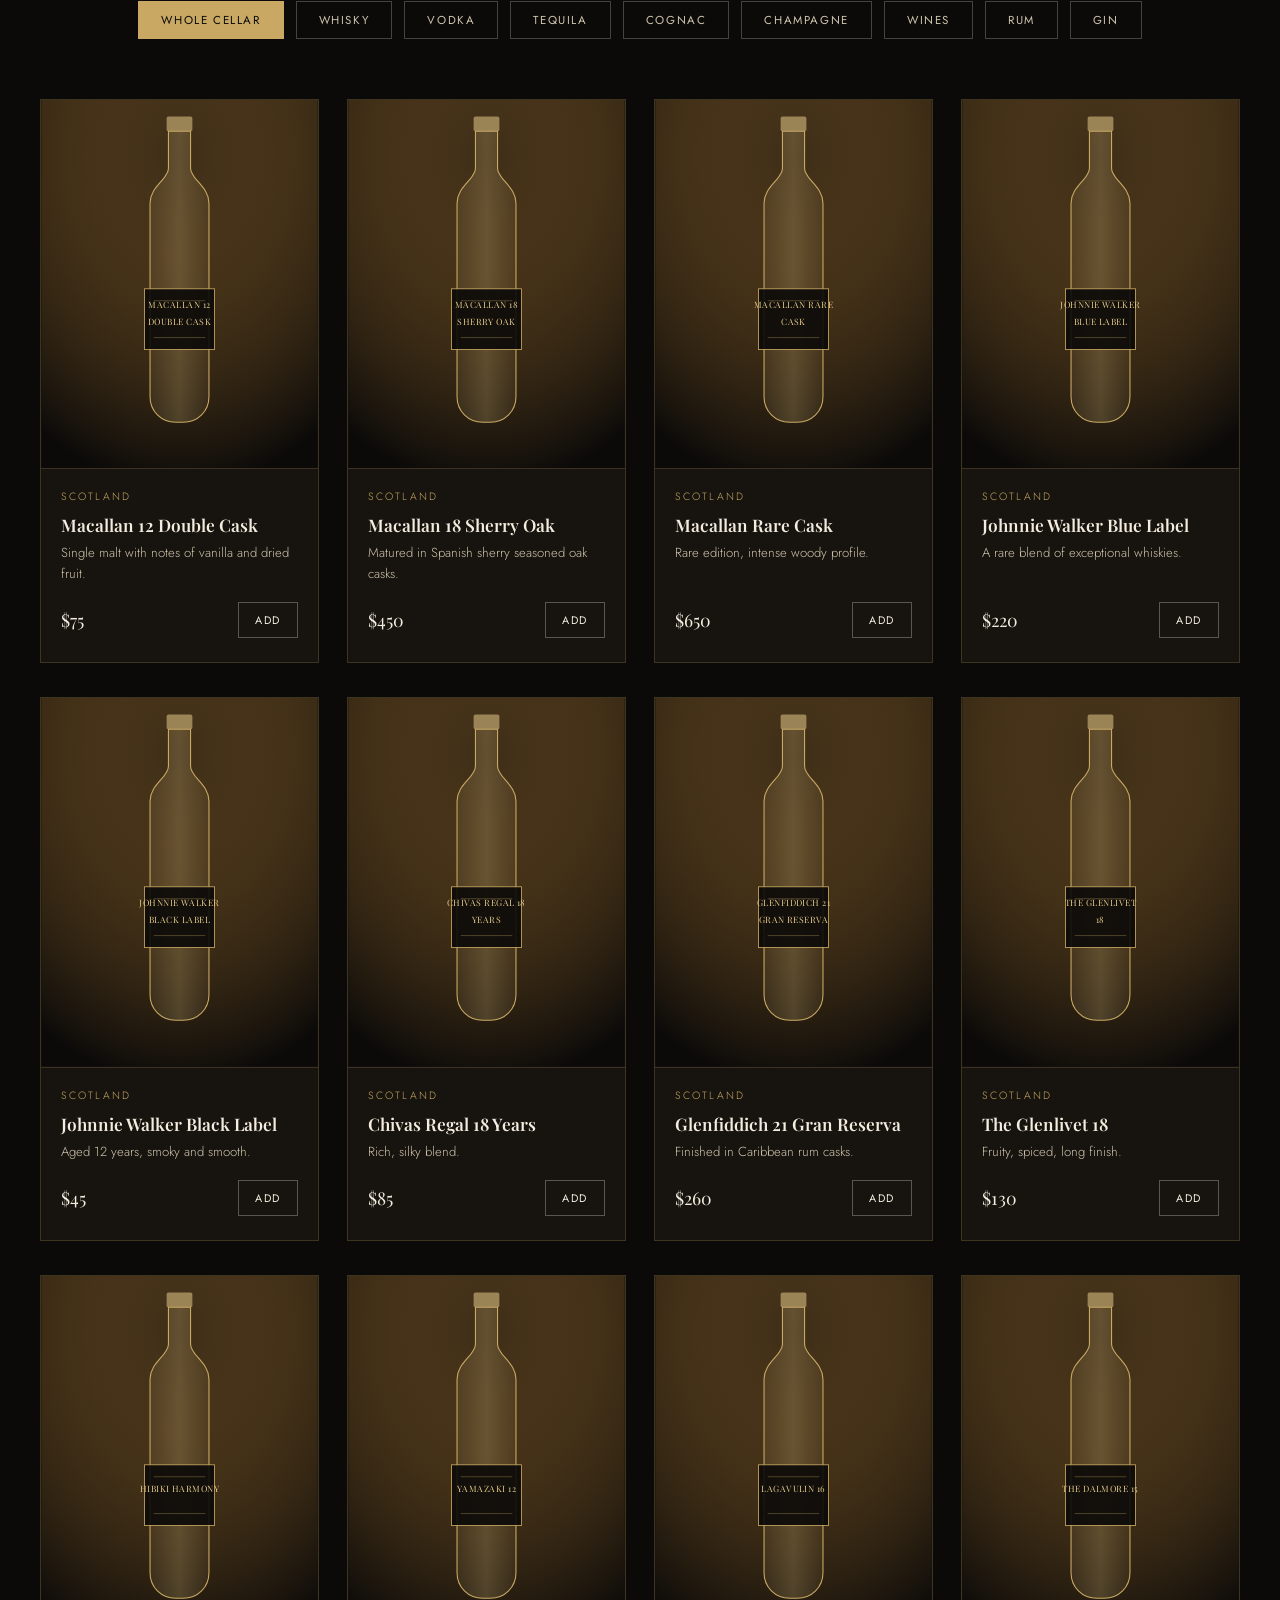
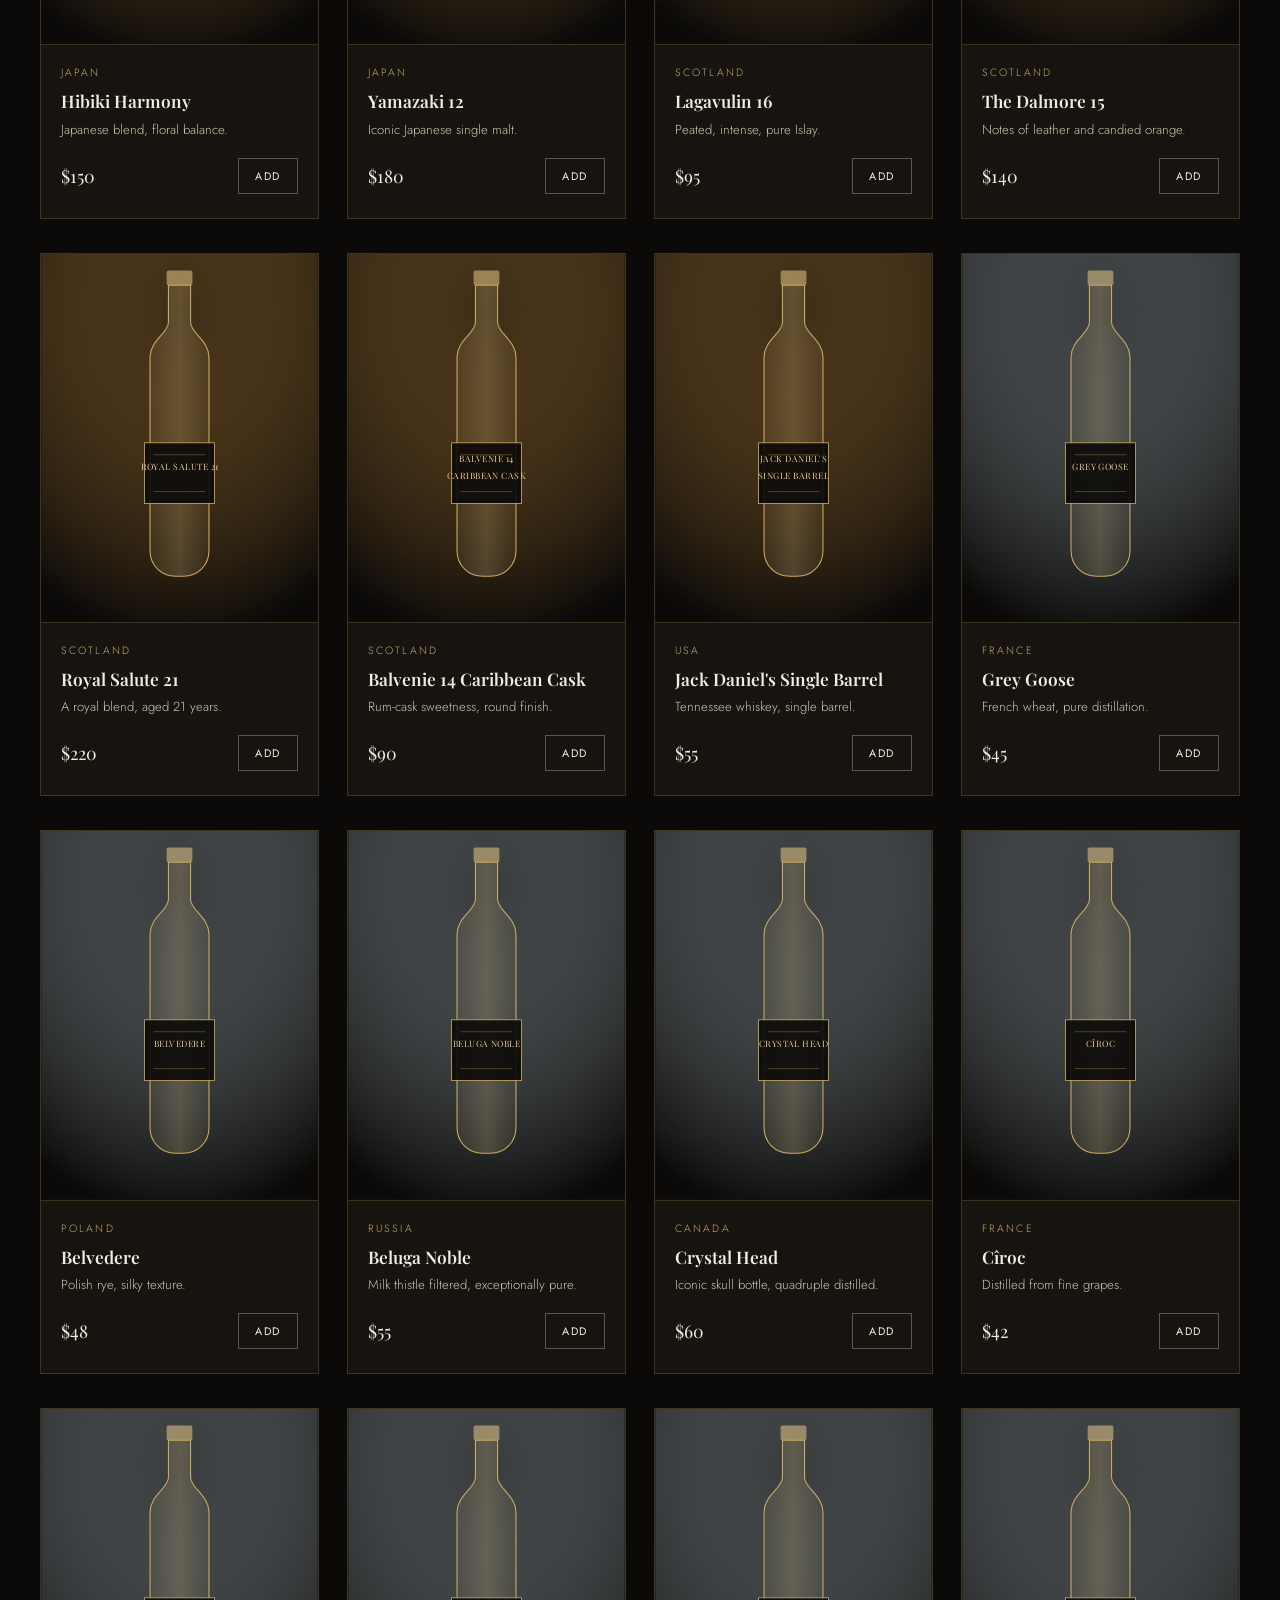
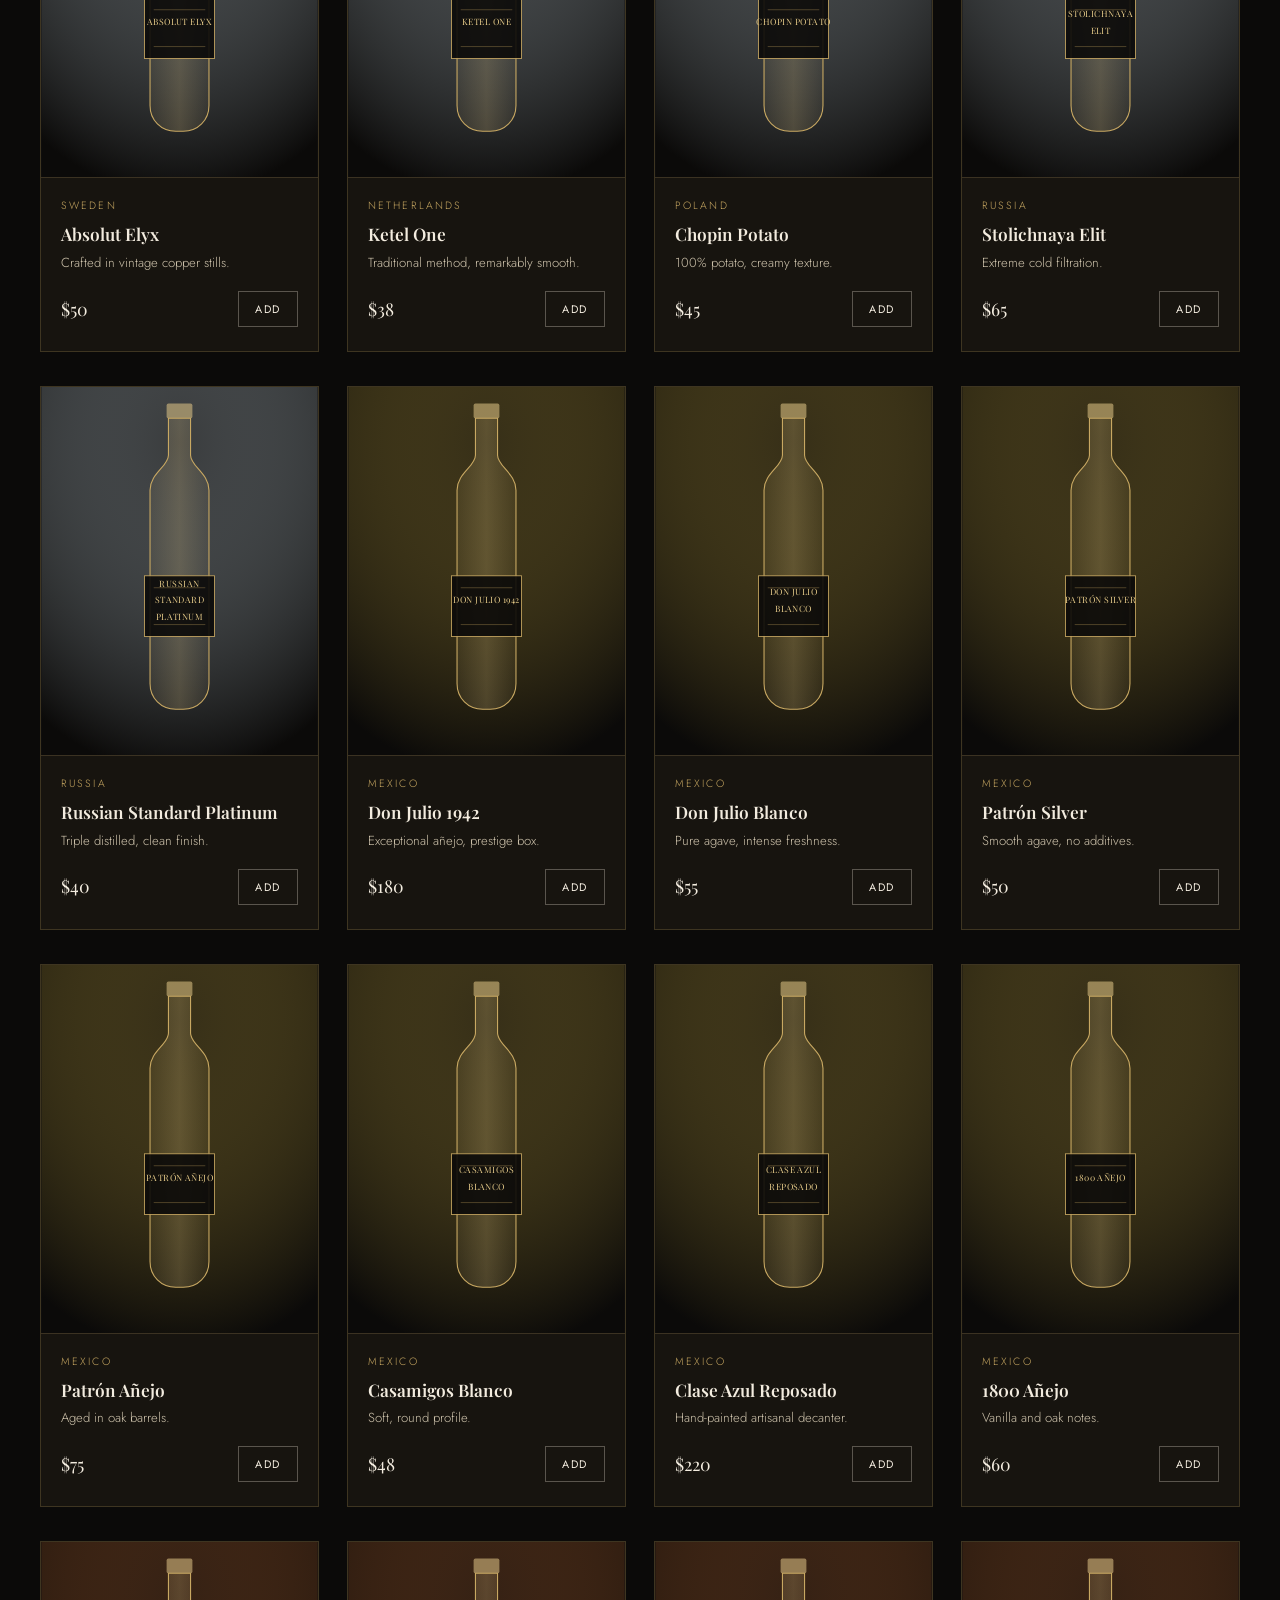
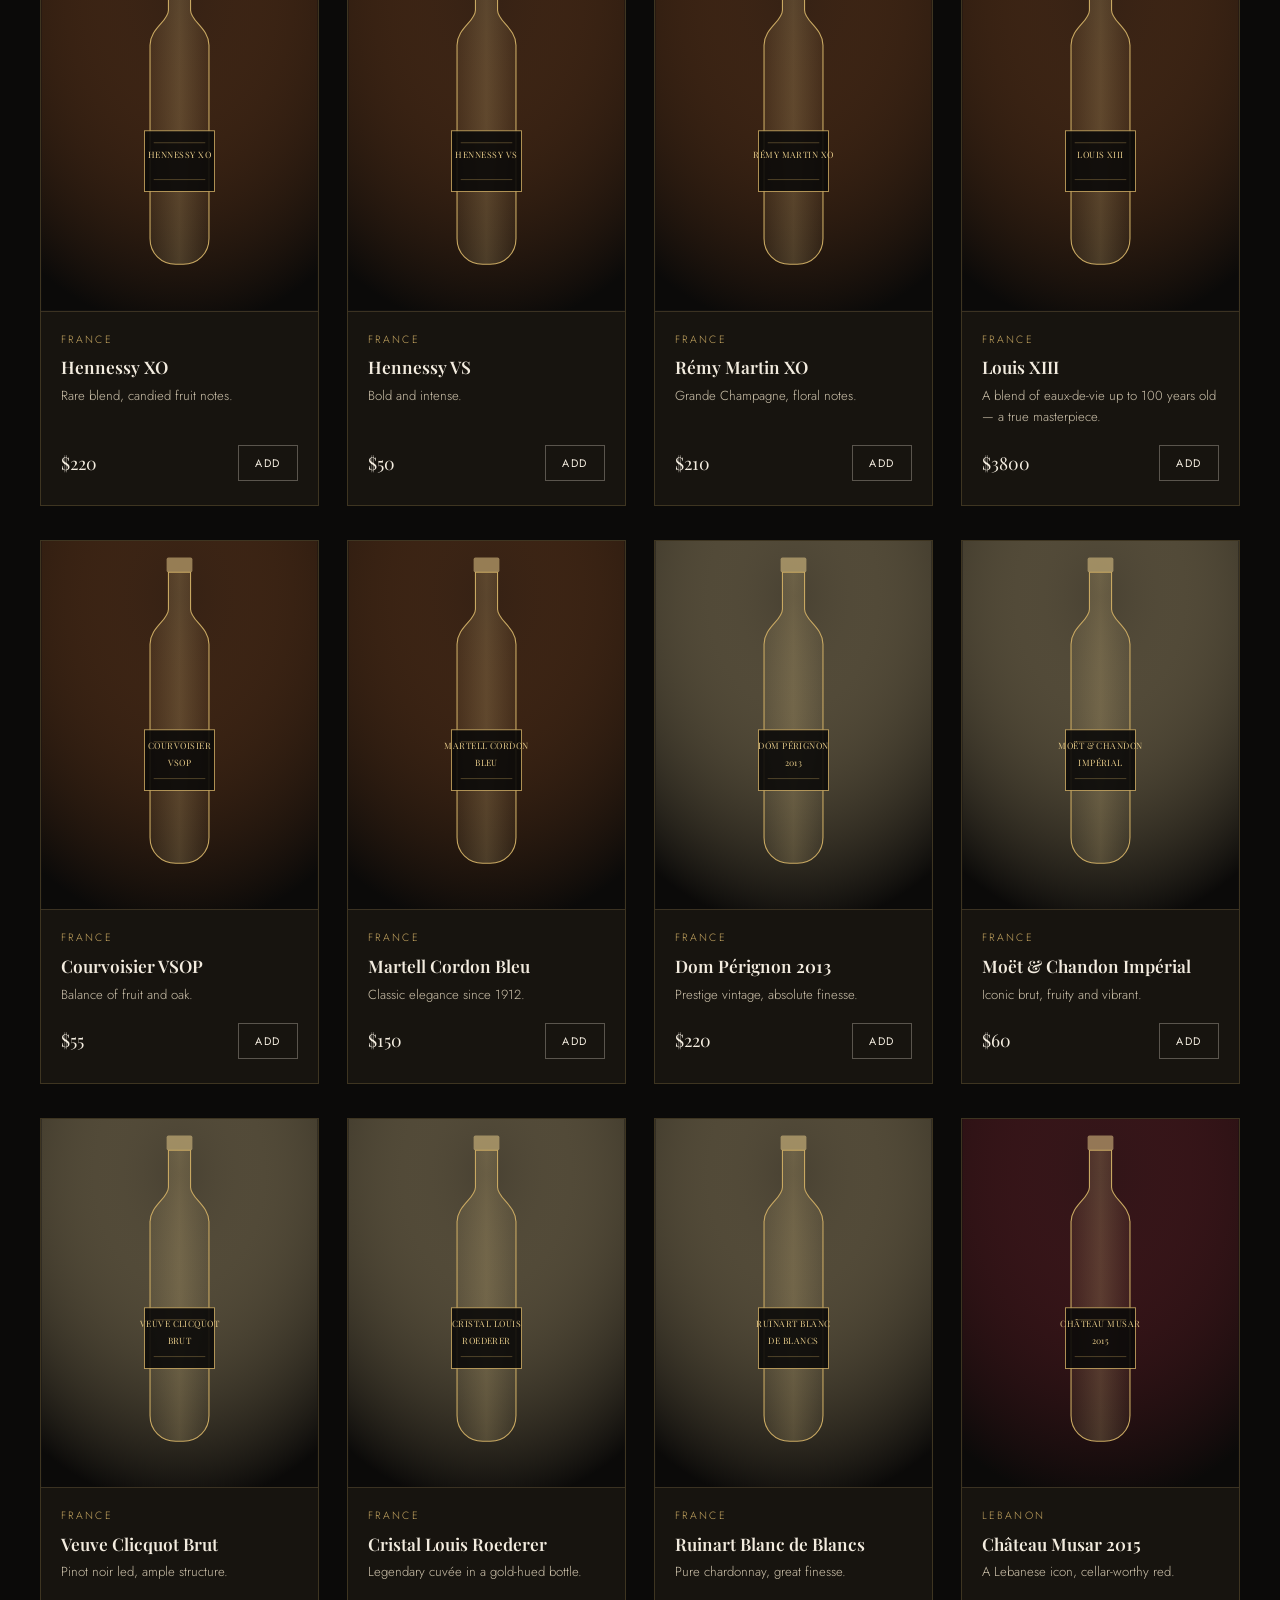
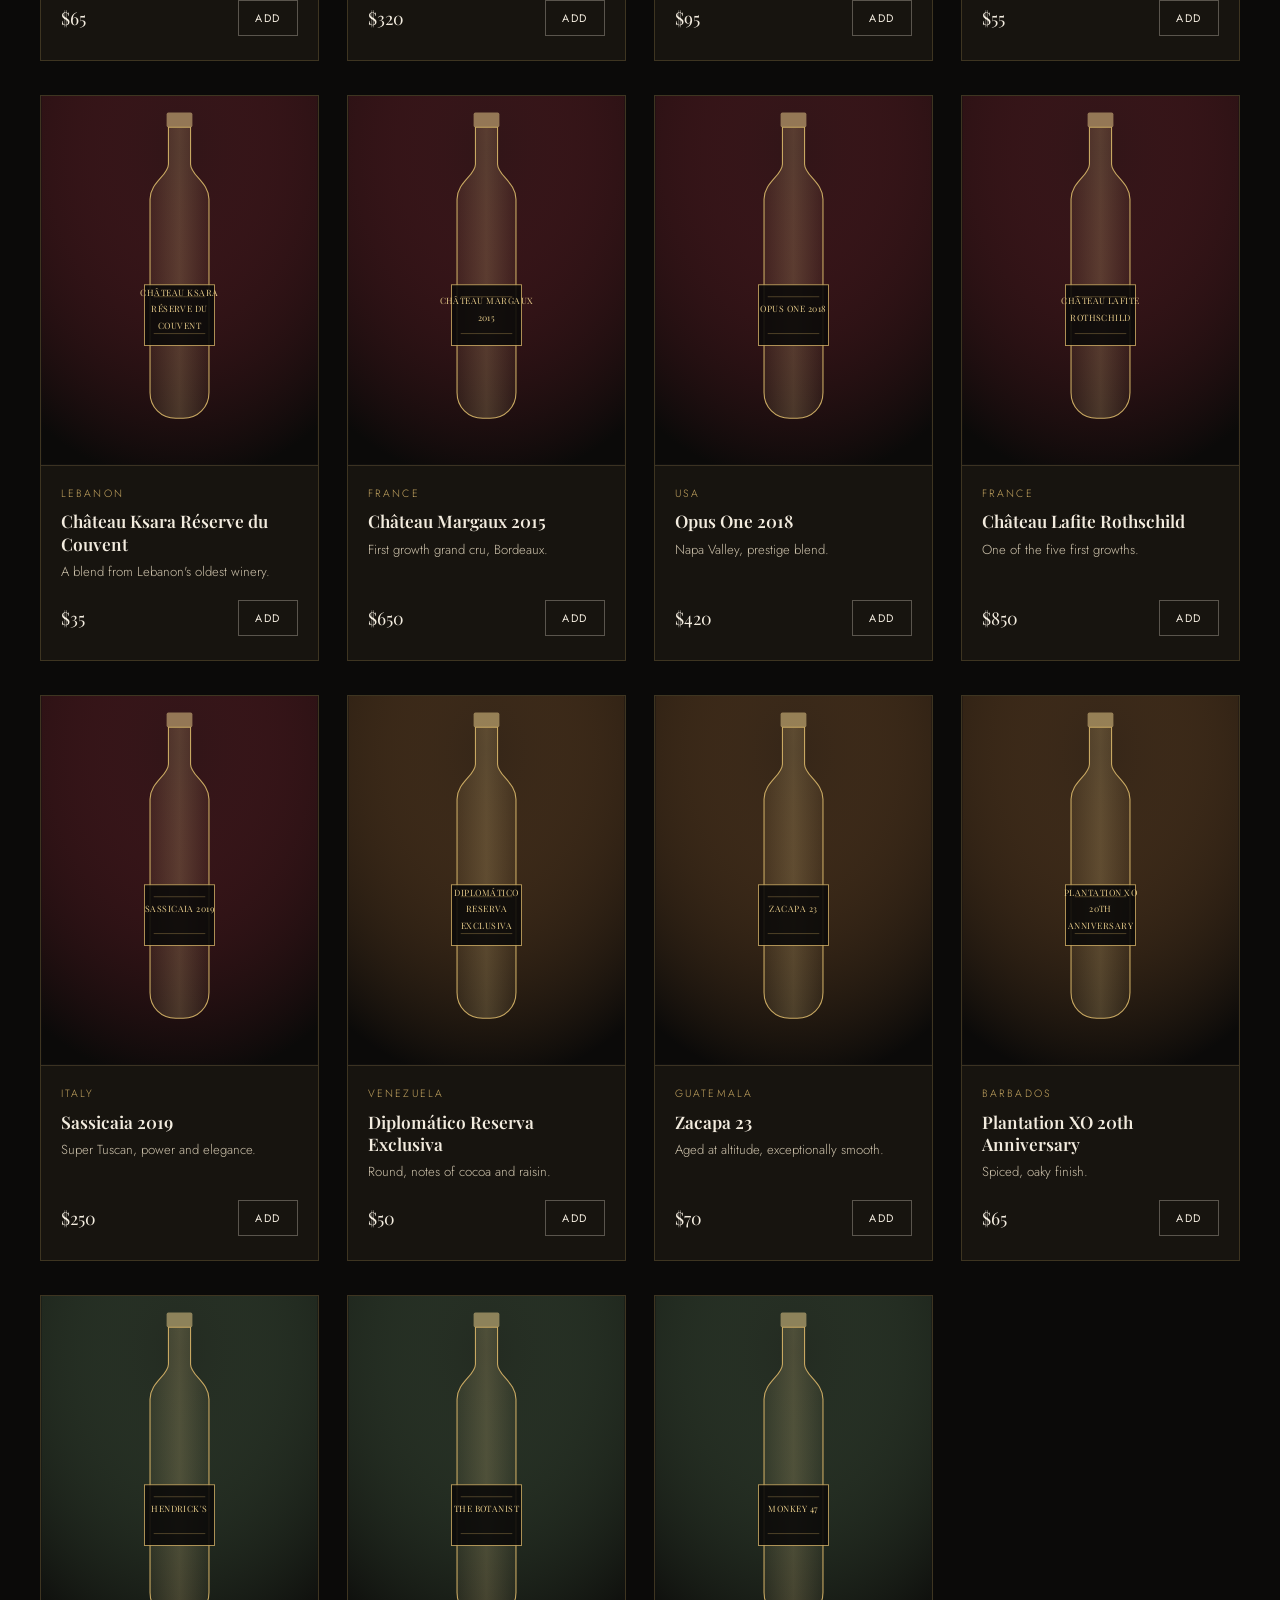
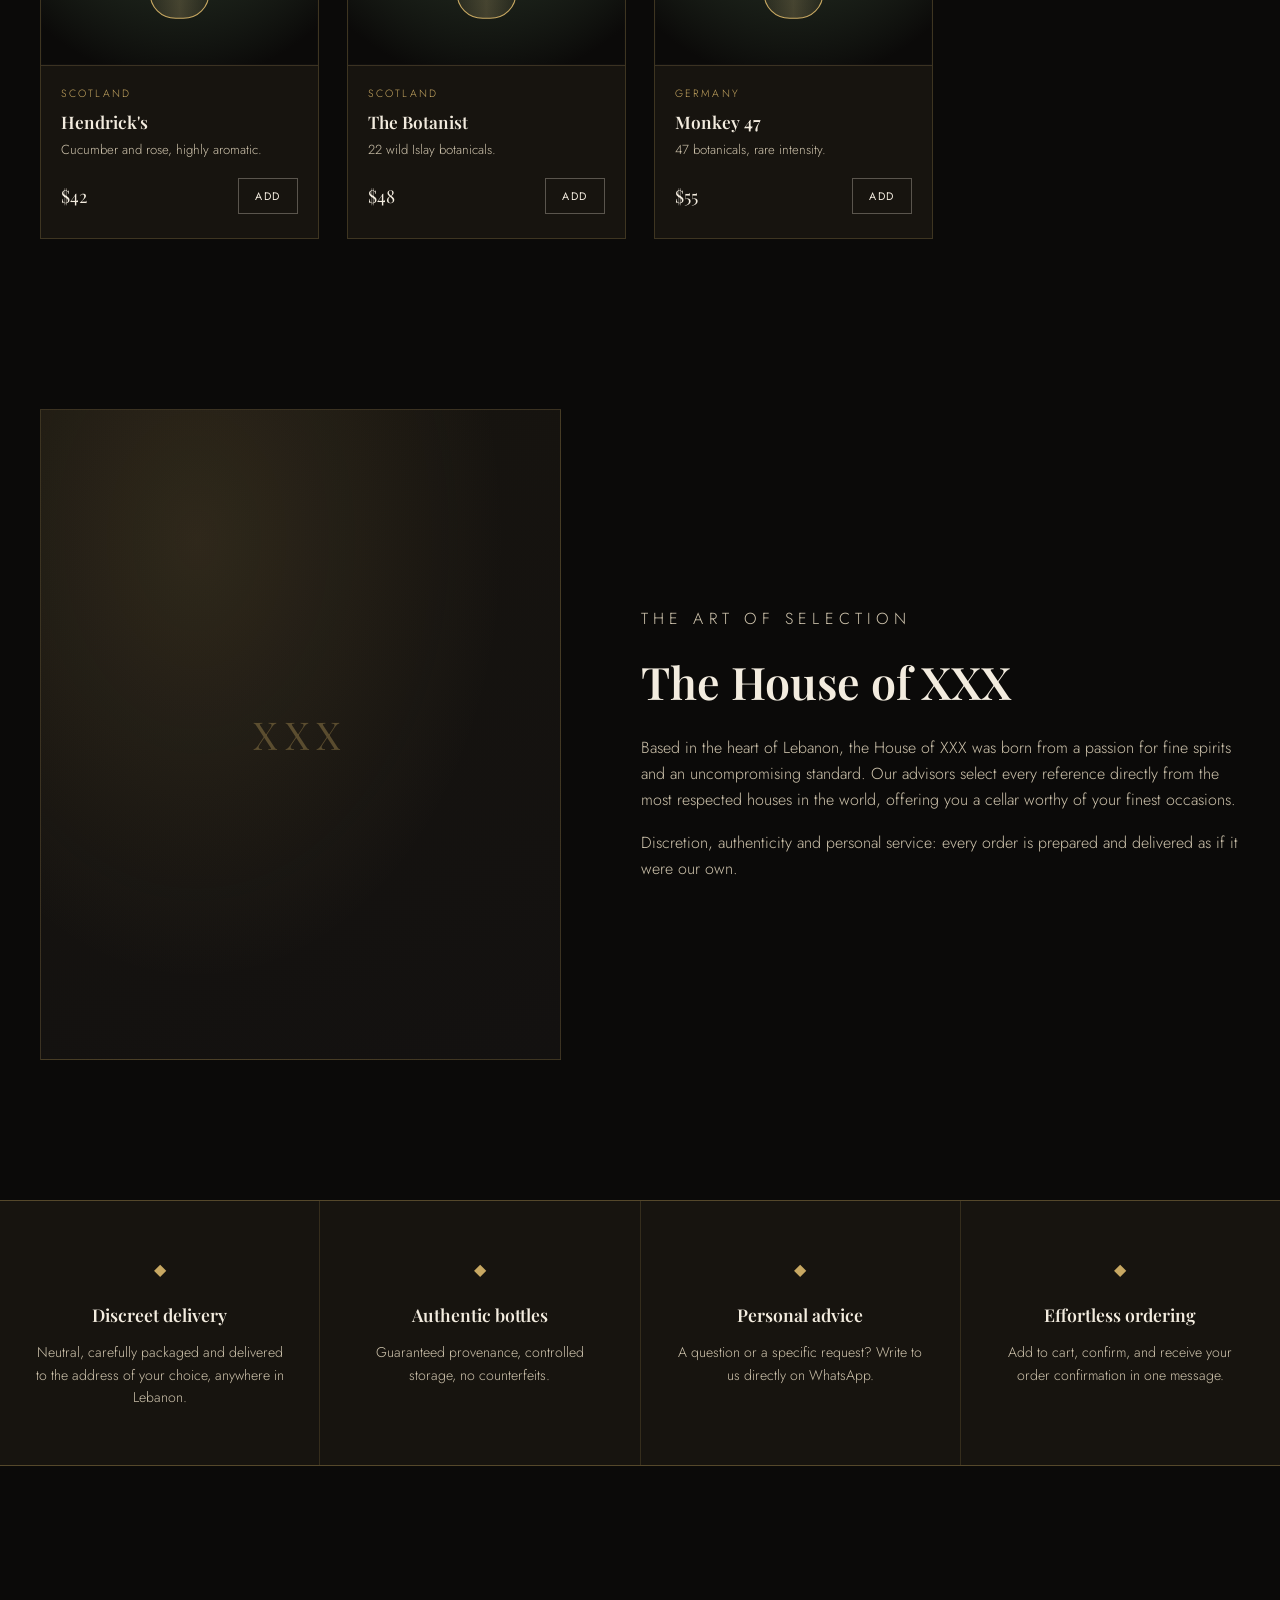
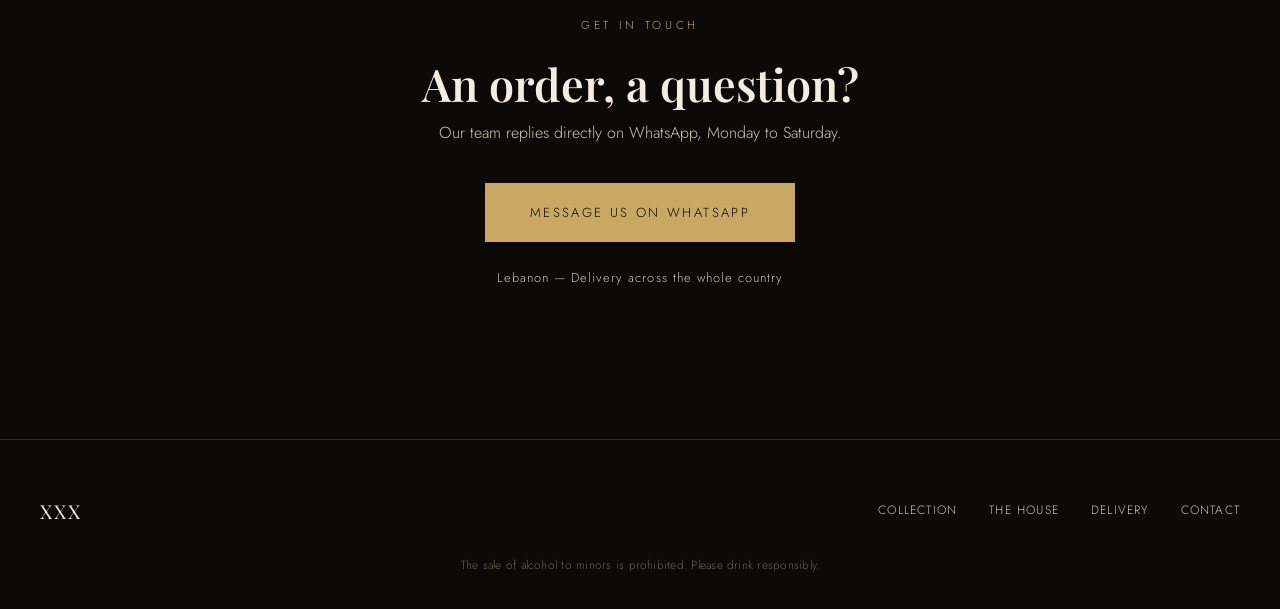
==== commit 02c6f97b: "Fix broken product image fallback, disable YouTube captions and age gate for client preview Co-Autho" ====
--- a/index.html
+++ b/index.html
@@ -12,8 +12,8 @@
 </head>
 <body>
 
-<!-- ===== Age verification gate ===== -->
-<div id="ageGate" class="age-gate">
+<!-- ===== Age verification gate (disabled for client preview — re-enable by removing the hidden attribute before going live) ===== -->
+<div id="ageGate" class="age-gate" hidden>
   <div class="age-gate__panel">
     <p class="age-gate__mark">XXX</p>
     <h2>Welcome to our house</h2>
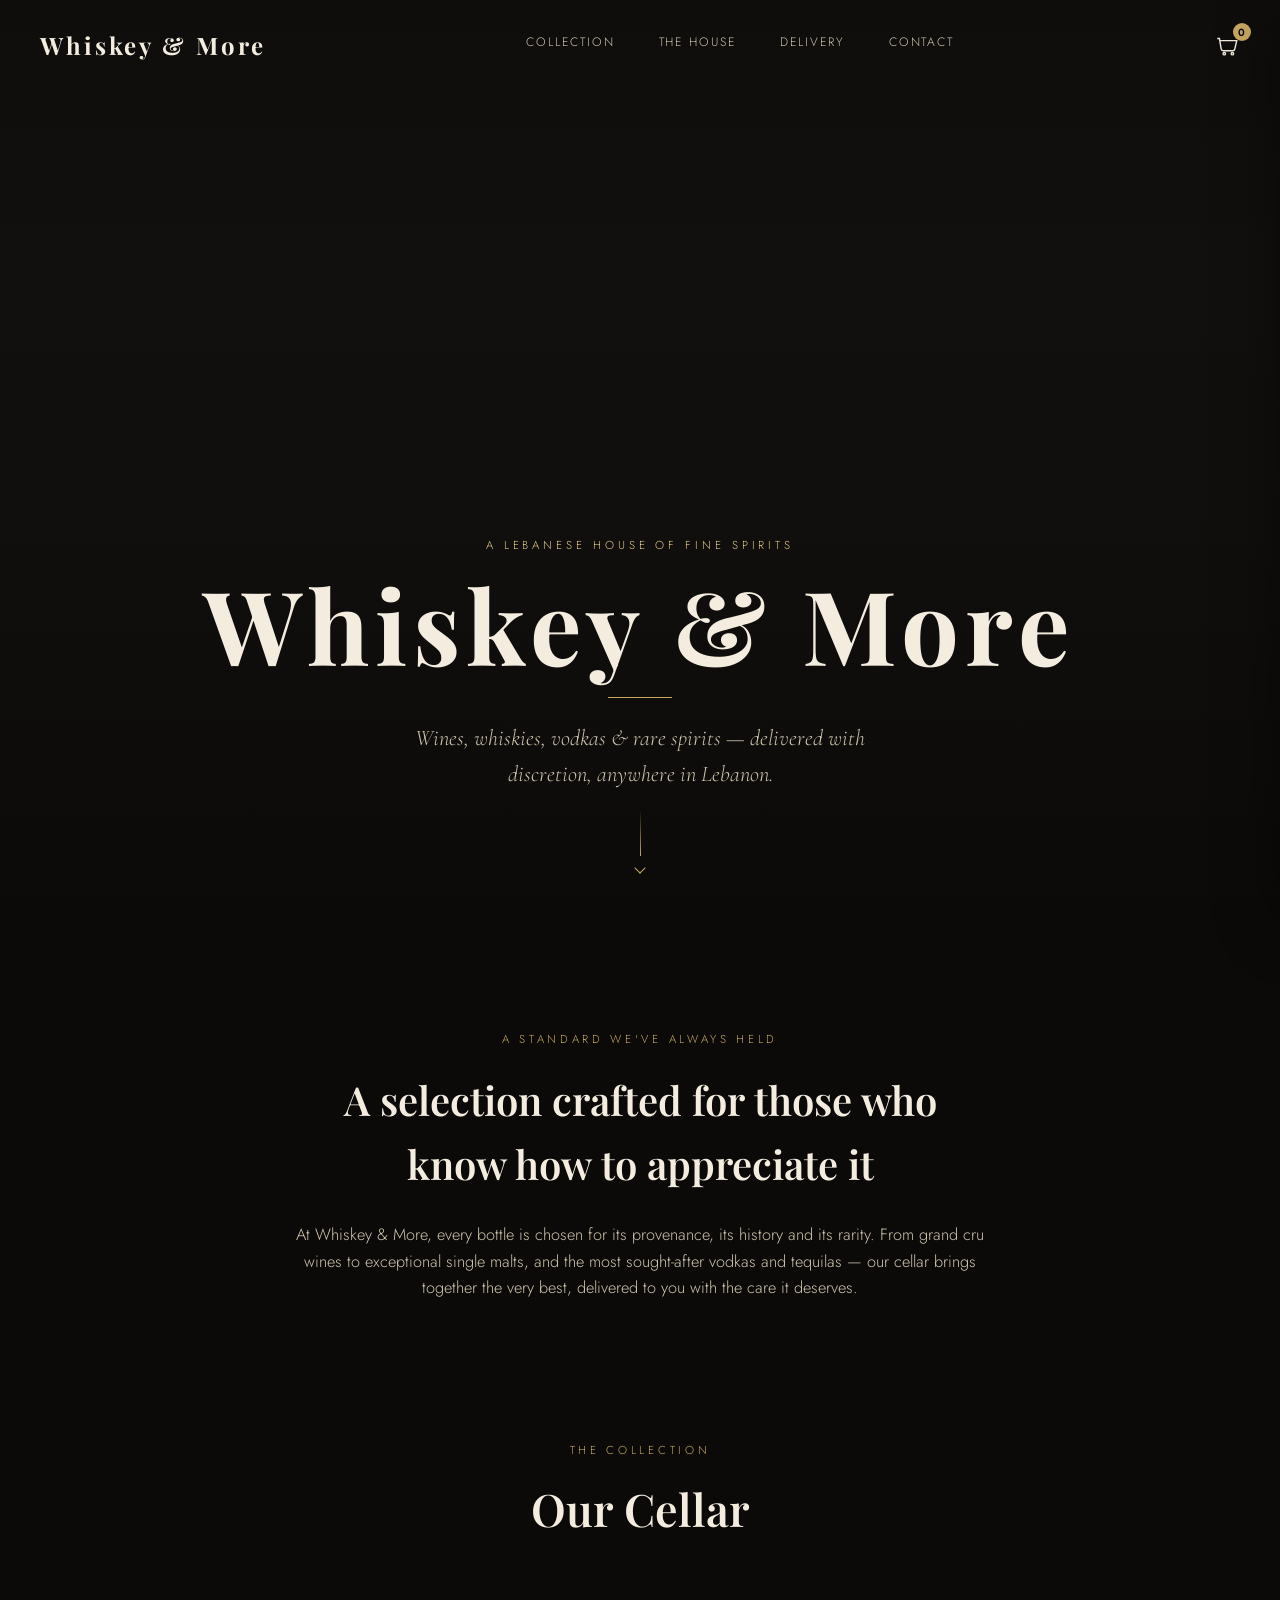
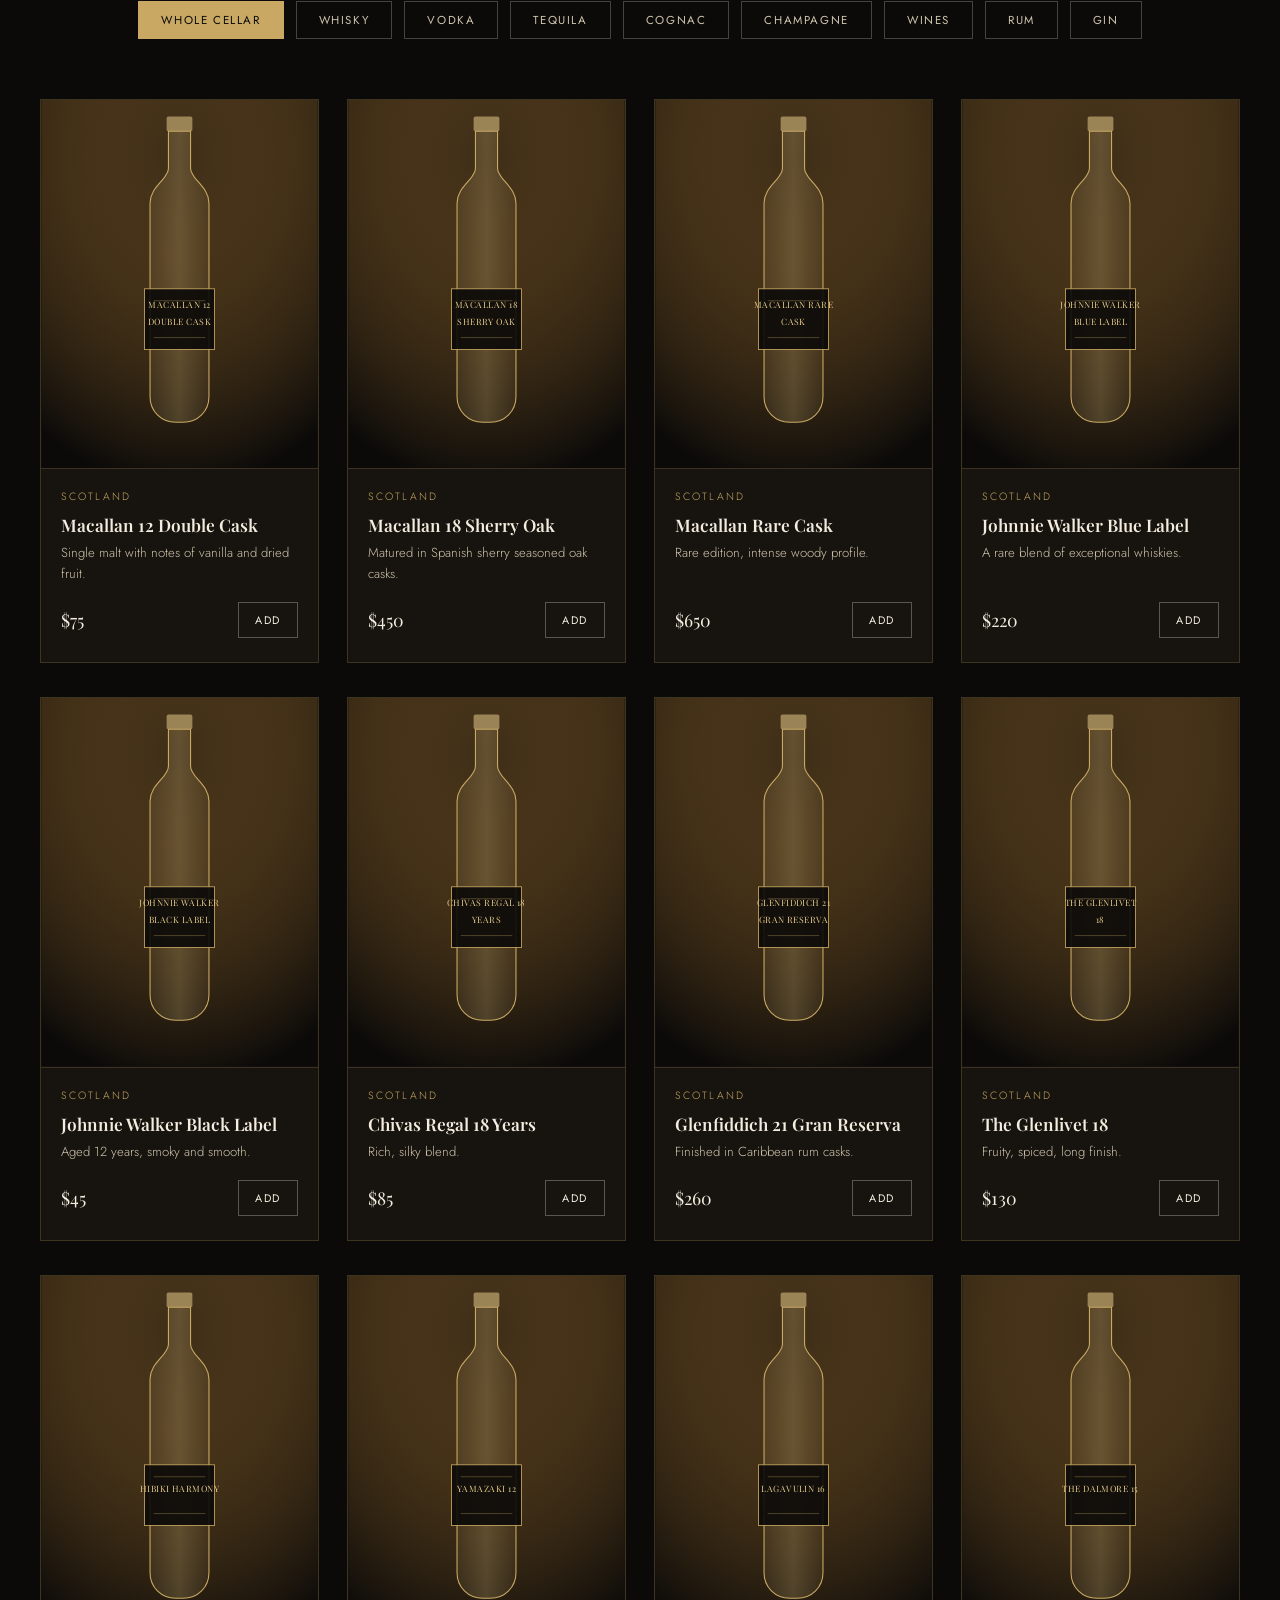
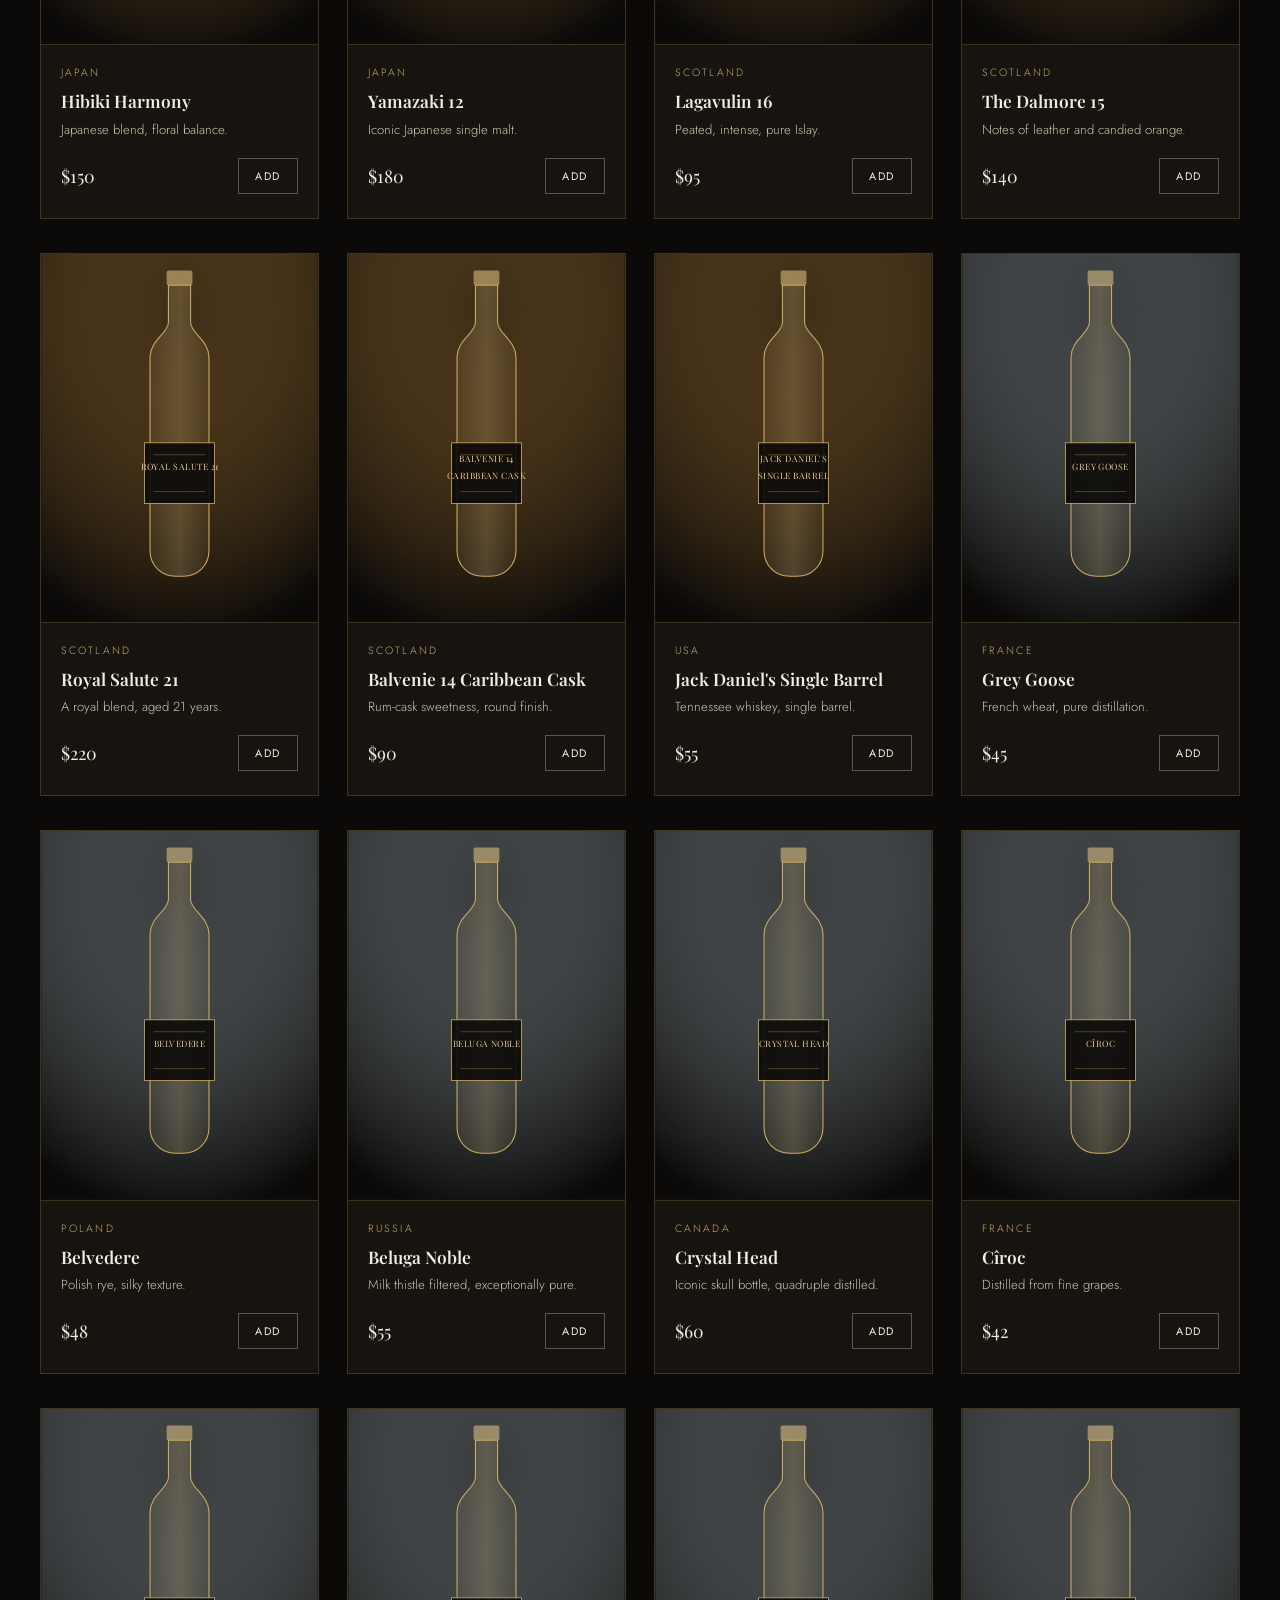
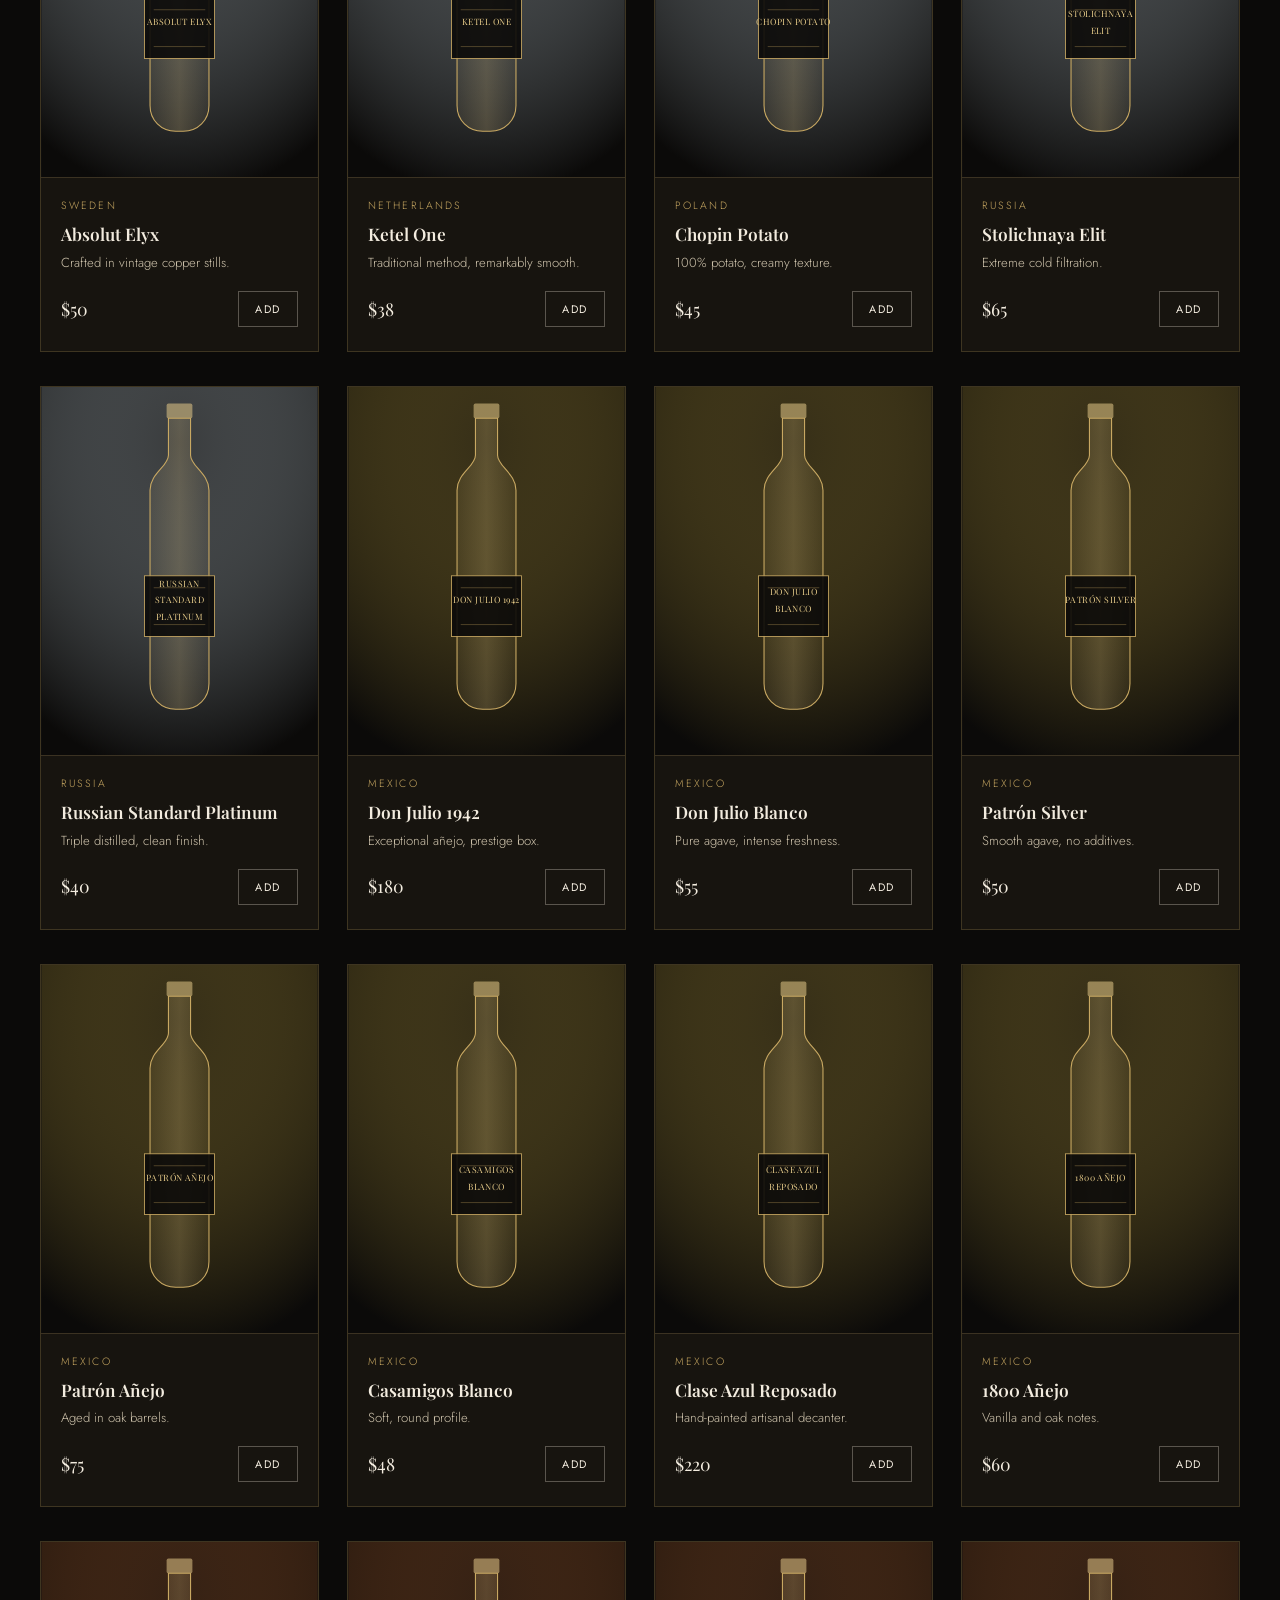
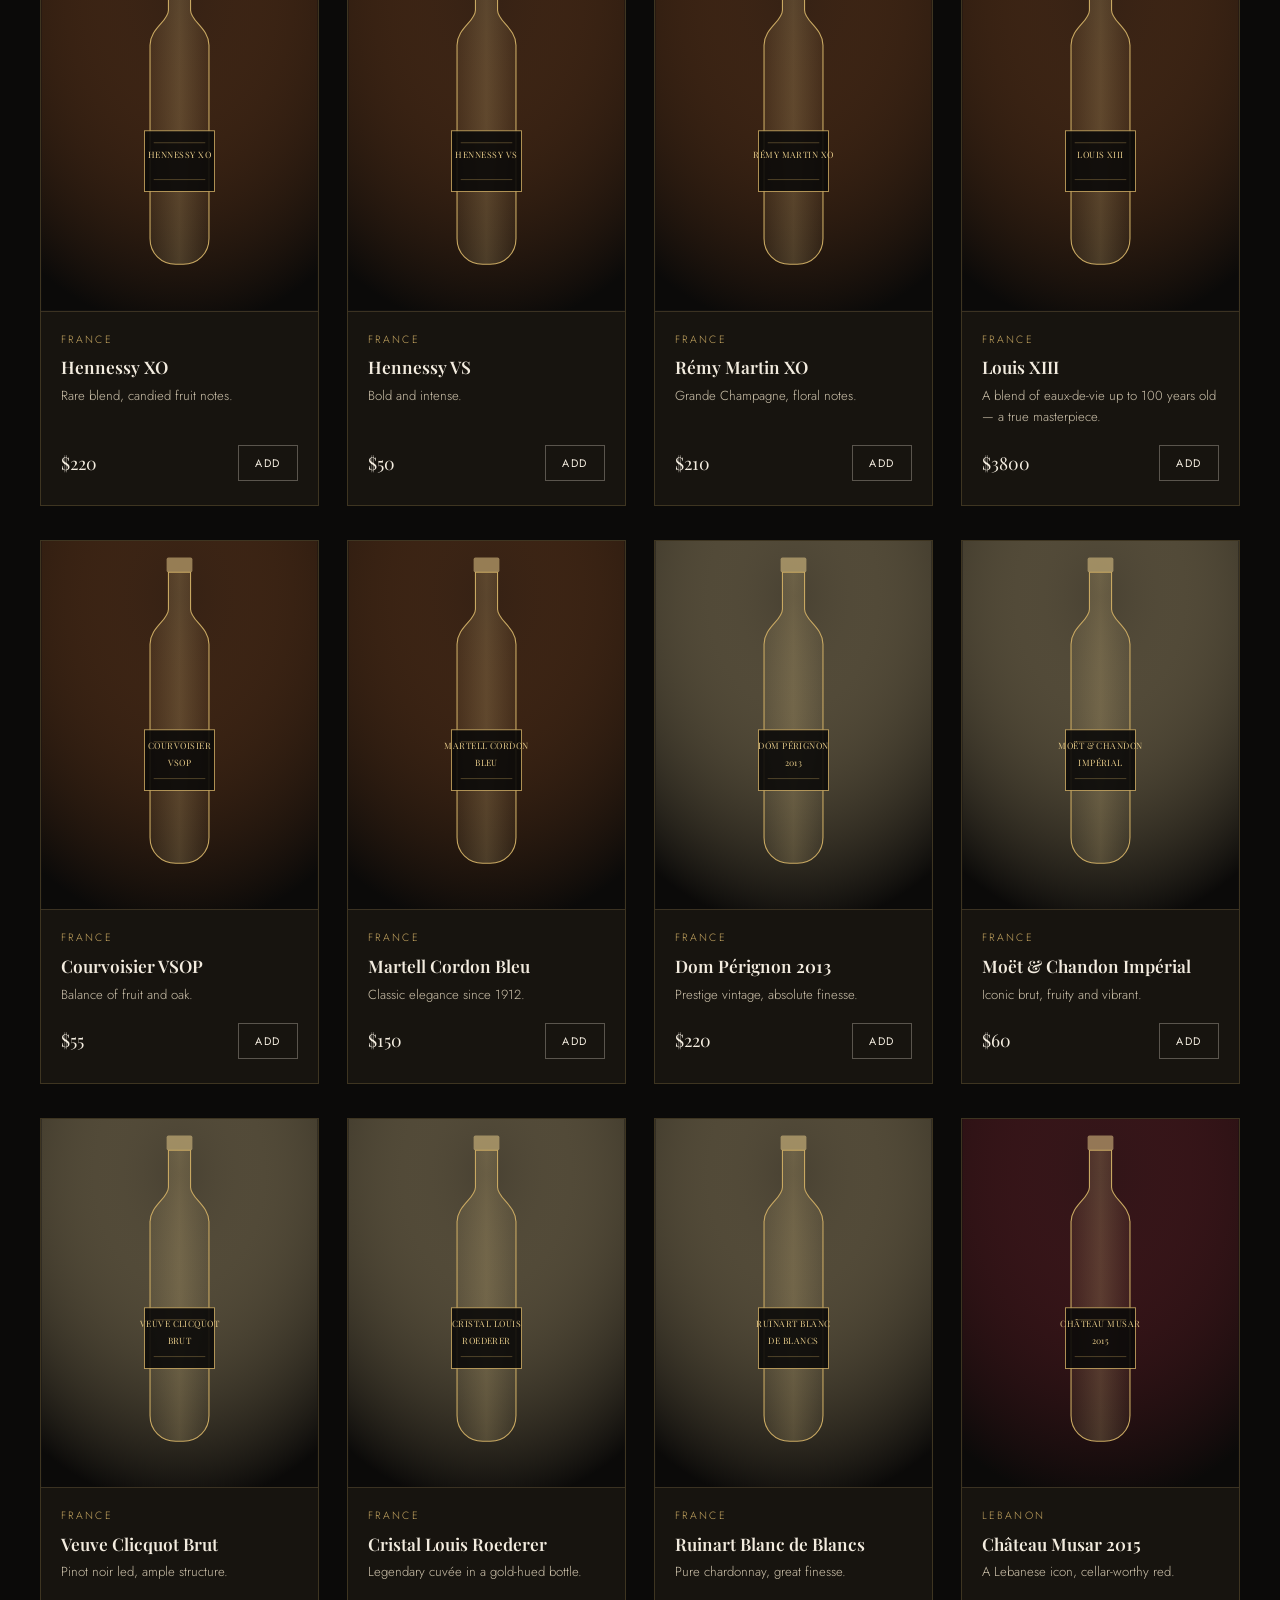
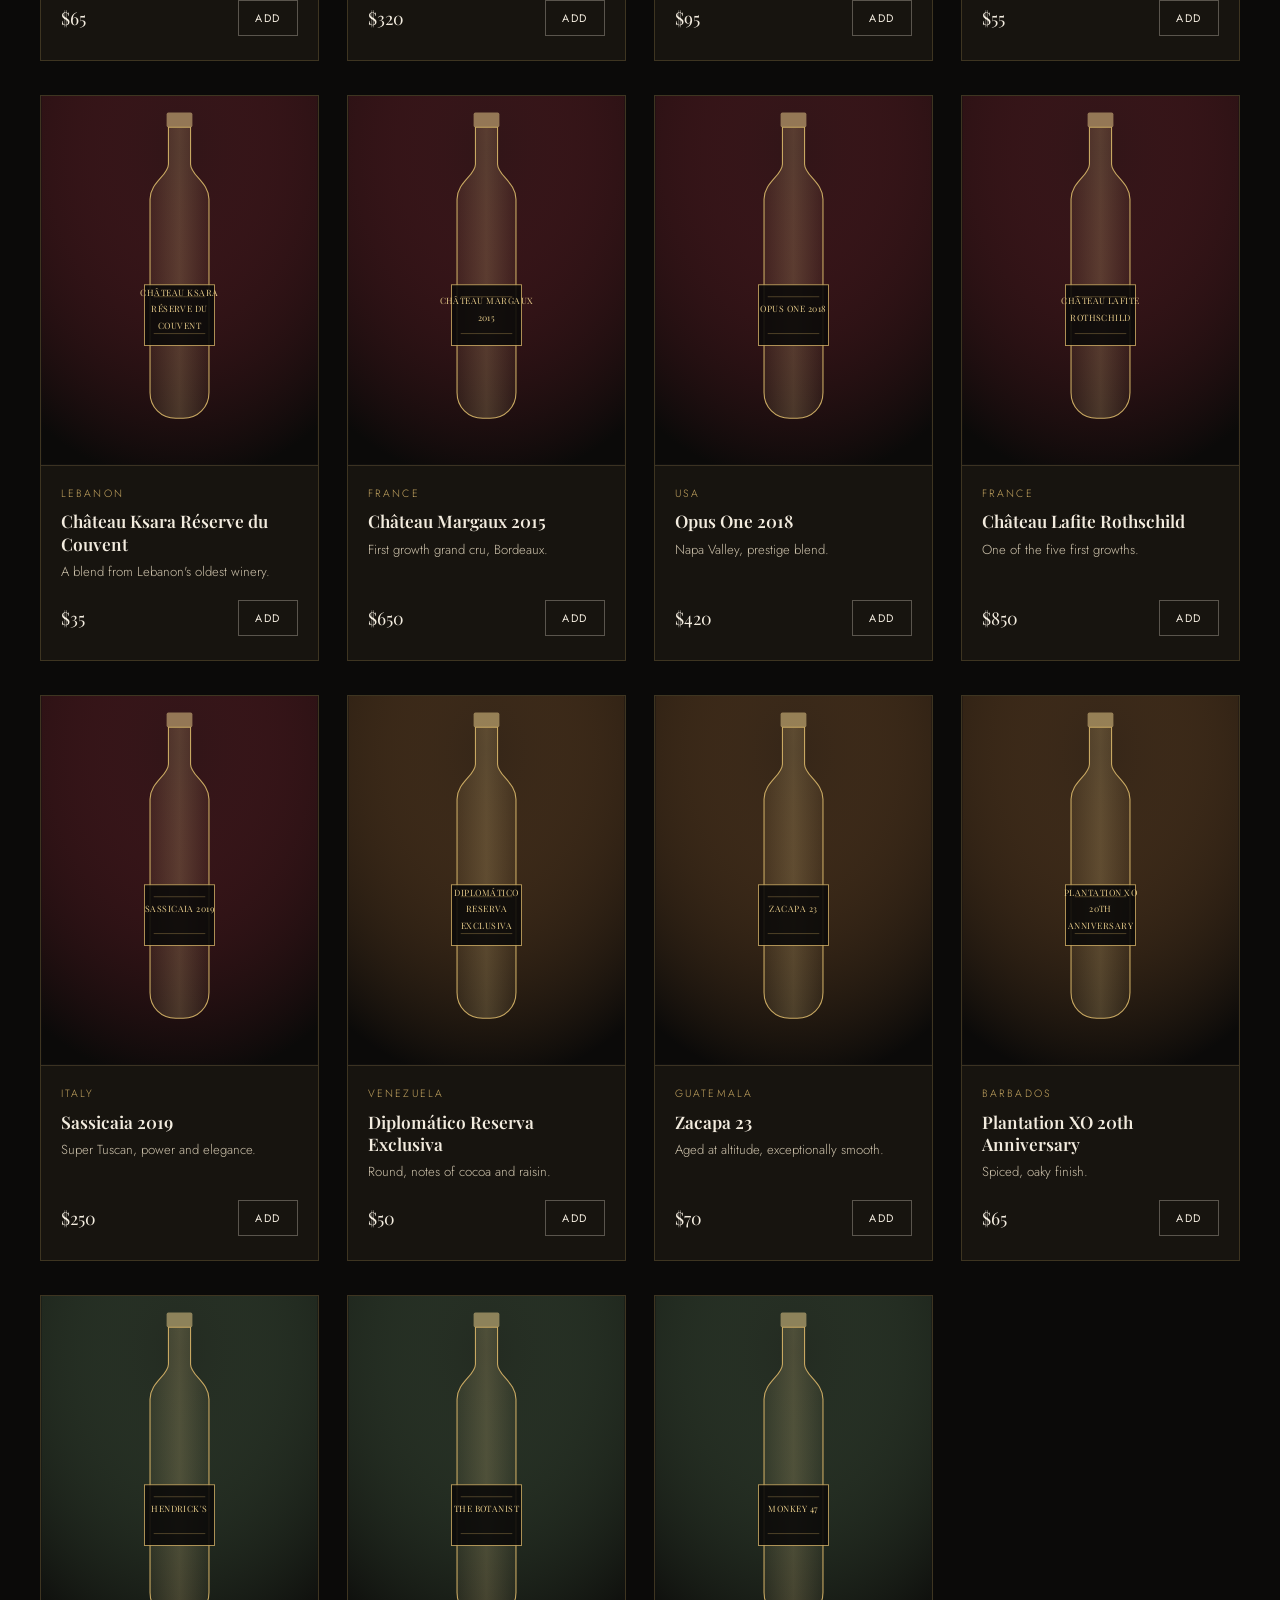
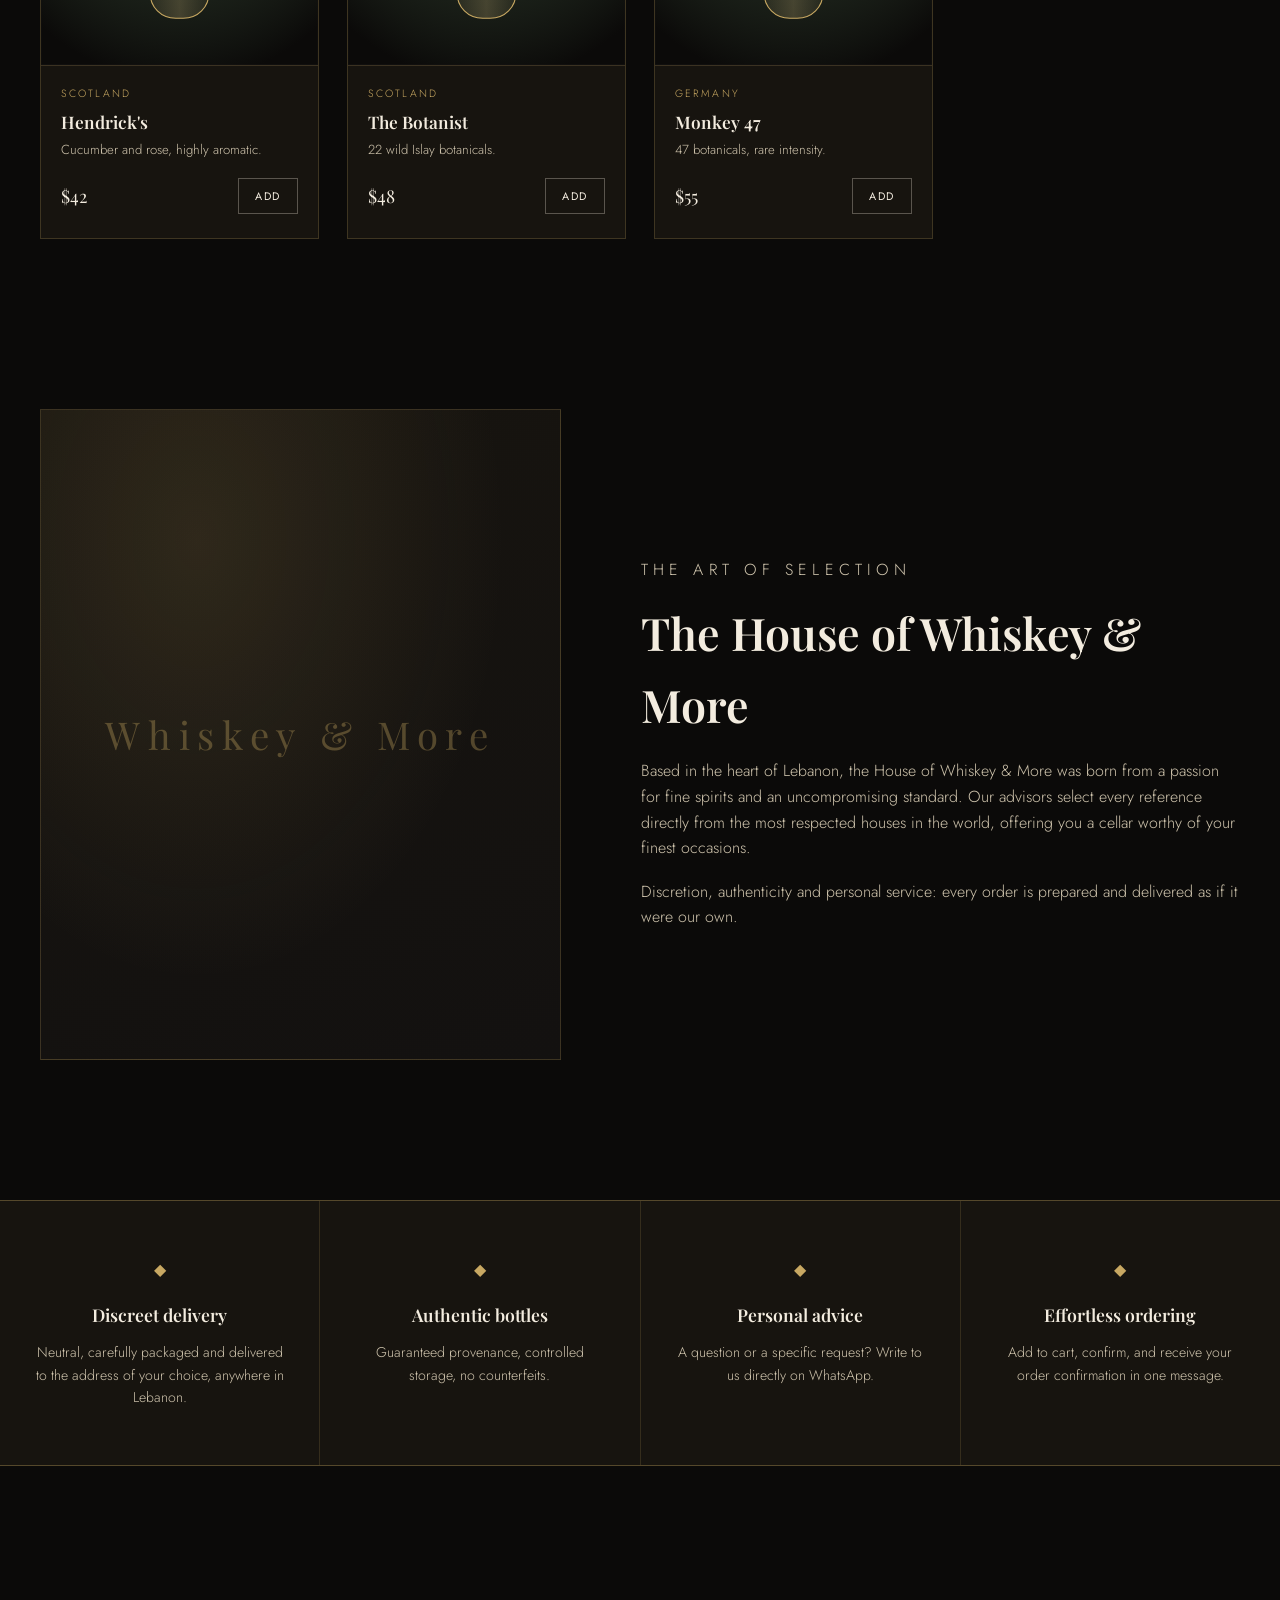
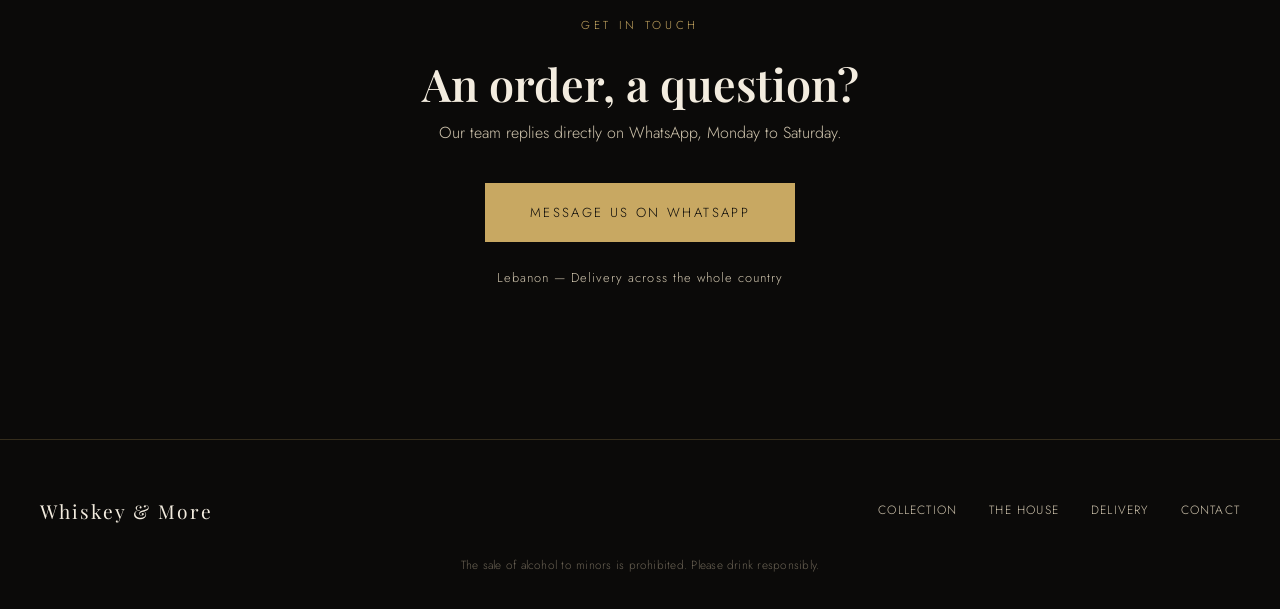
==== commit 46ab9c71: "Rebrand placeholder XXX to Whiskey & More Co-Authored-By: Claude Sonnet 5 <noreply@anthropic.com>" ====
--- a/index.html
+++ b/index.html
@@ -3,8 +3,8 @@
 <head>
 <meta charset="UTF-8">
 <meta name="viewport" content="width=device-width, initial-scale=1.0">
-<title>XXX — House of Fine Spirits | Lebanon</title>
-<meta name="description" content="XXX — a curated selection of wines, whiskies, vodkas, tequilas and rare spirits. Discreet delivery across Lebanon, order via WhatsApp.">
+<title>Whiskey &amp; More — House of Fine Spirits | Lebanon</title>
+<meta name="description" content="Whiskey &amp; More — a curated selection of wines, whiskies, vodkas, tequilas and rare spirits. Discreet delivery across Lebanon, order via WhatsApp.">
 <link rel="preconnect" href="https://fonts.googleapis.com">
 <link rel="preconnect" href="https://fonts.gstatic.com" crossorigin>
 <link href="https://fonts.googleapis.com/css2?family=Cormorant+Garamond:ital,wght@0,400;0,500;0,600;1,400&family=Jost:wght@300;400;500;600&family=Playfair+Display:wght@500;600;700&display=swap" rel="stylesheet">
@@ -15,7 +15,7 @@
 <!-- ===== Age verification gate (disabled for client preview — re-enable by removing the hidden attribute before going live) ===== -->
 <div id="ageGate" class="age-gate" hidden>
   <div class="age-gate__panel">
-    <p class="age-gate__mark">XXX</p>
+    <p class="age-gate__mark">Whiskey &amp; More</p>
     <h2>Welcome to our house</h2>
     <p class="age-gate__text">Access to this site is reserved for those of legal drinking age in Lebanon. By continuing, you confirm that you are of legal age.</p>
     <div class="age-gate__actions">
@@ -35,7 +35,7 @@
       <span></span><span></span><span></span>
     </button>
 
-    <a href="#hero" class="brand">XXX</a>
+    <a href="#hero" class="brand">Whiskey &amp; More</a>
 
     <nav id="mainNav" class="main-nav">
       <a href="#collection" class="nav-link">Collection</a>
@@ -58,12 +58,13 @@
     at the top of js/script.js. It will fill this container automatically,
     autoplay, muted, looping, full screen.
   -->
-  <div id="heroVideoWrap" class="hero__video-wrap"></div>
+  <div class="hero__video-wrap"><div id="heroVideoWrap"></div></div>
+  <div id="heroVideoCover" class="hero__video-cover"></div>
   <div class="hero__scrim"></div>
 
   <div class="hero__content">
     <p class="hero__eyebrow">A Lebanese house of fine spirits</p>
-    <h1 class="hero__title">XXX</h1>
+    <h1 class="hero__title">Whiskey &amp; More</h1>
     <span class="hero__rule"></span>
     <p class="hero__tagline">Wines, whiskies, vodkas &amp; rare spirits — delivered with discretion, anywhere in Lebanon.</p>
   </div>
@@ -78,7 +79,7 @@
 <section class="intro">
   <p class="intro__kicker">A standard we've always held</p>
   <h2 class="intro__title">A selection crafted for those who know how to appreciate it</h2>
-  <p class="intro__text">At XXX, every bottle is chosen for its provenance, its history and its rarity. From grand cru wines to exceptional single malts, and the most sought-after vodkas and tequilas — our cellar brings together the very best, delivered to you with the care it deserves.</p>
+  <p class="intro__text">At Whiskey &amp; More, every bottle is chosen for its provenance, its history and its rarity. From grand cru wines to exceptional single malts, and the most sought-after vodkas and tequilas — our cellar brings together the very best, delivered to you with the care it deserves.</p>
 </section>
 
 <!-- ===== Collection / Products ===== -->
@@ -99,8 +100,8 @@
   </div>
   <div class="maison__content">
     <p class="section-head__kicker">The Art of Selection</p>
-    <h2 class="section-head__title">The House of XXX</h2>
-    <p>Based in the heart of Lebanon, the House of XXX was born from a passion for fine spirits and an uncompromising standard. Our advisors select every reference directly from the most respected houses in the world, offering you a cellar worthy of your finest occasions.</p>
+    <h2 class="section-head__title">The House of Whiskey &amp; More</h2>
+    <p>Based in the heart of Lebanon, the House of Whiskey &amp; More was born from a passion for fine spirits and an uncompromising standard. Our advisors select every reference directly from the most respected houses in the world, offering you a cellar worthy of your finest occasions.</p>
     <p>Discretion, authenticity and personal service: every order is prepared and delivered as if it were our own.</p>
   </div>
 </section>
@@ -143,7 +144,7 @@
 <!-- ===== Footer ===== -->
 <footer class="site-footer">
   <div class="site-footer__inner">
-    <p class="site-footer__brand">XXX</p>
+    <p class="site-footer__brand">Whiskey &amp; More</p>
     <nav class="site-footer__nav">
       <a href="#collection">Collection</a>
       <a href="#maison">The House</a>
--- a/css/style.css
+++ b/css/style.css
@@ -1,5 +1,5 @@
 /* =========================================================
-   XXX — Maison de Spiritueux d'Exception
+   Whiskey & More — Maison de Spiritueux d'Exception
    ========================================================= */
 
 :root{
@@ -30,6 +30,9 @@
   -webkit-font-smoothing:antialiased;
   overflow-x:hidden;
 }
+body.no-scroll{
+  overflow:hidden; position:fixed; width:100%;
+}
 img{ max-width:100%; display:block; }
 a{ color:inherit; text-decoration:none; }
 button{ font-family:inherit; cursor:pointer; background:none; border:none; color:inherit; }
@@ -123,8 +126,14 @@
 .nav-link:hover{ color:var(--cream); }
 .nav-link:hover::after{ right:0; }
 
-.menu-toggle{ display:none; flex-direction:column; gap:5px; width:26px; }
-.menu-toggle span{ height:1px; background:var(--cream); width:100%; }
+.menu-toggle{ display:none; flex-direction:column; gap:5px; width:26px; position:relative; z-index:220; }
+.menu-toggle span{
+  height:1px; background:var(--cream); width:100%; transform-origin:center;
+  transition:transform .3s ease, opacity .3s ease;
+}
+.menu-toggle.is-open span:nth-child(1){ transform:translateY(6px) rotate(45deg); }
+.menu-toggle.is-open span:nth-child(2){ opacity:0; }
+.menu-toggle.is-open span:nth-child(3){ transform:translateY(-6px) rotate(-45deg); }
 
 .cart-toggle{ position:relative; width:26px; height:26px; color:var(--cream); }
 .cart-toggle svg{ width:100%; height:100%; }
@@ -143,20 +152,34 @@
   background:var(--black-soft);
 }
 .hero__video-wrap{
-  position:absolute; inset:0; overflow:hidden; background:var(--black-soft);
-}
+  position:absolute; inset:0; overflow:hidden; background:var(--black-soft); z-index:0;
+}
+.hero__video-cover{
+  position:absolute; inset:0; z-index:1; background:var(--black-soft);
+  opacity:1; transition:opacity .8s ease; pointer-events:none;
+}
+.hero__video-cover.is-hidden{ opacity:0; }
 .hero__video-wrap iframe{
   position:absolute; top:50%; left:50%; transform:translate(-50%,-50%);
   width:100vw; height:56.25vw;          /* 16:9 */
   min-width:177.78vh; min-height:100vh; /* 16:9, covers any viewport ratio */
   border:0; pointer-events:none;
 }
+@media (max-width:760px){
+  /* On tall/narrow phones the "cover" rule above has to blow the video
+     up a lot to fill the full height, cropping in tight on the subject.
+     Show the full frame instead (letterboxed) so nothing is over-zoomed. */
+  .hero__video-wrap iframe{
+    width:100vw; height:56.25vw;
+    min-width:0; min-height:0;
+  }
+}
 .hero__scrim{
-  position:absolute; inset:0;
+  position:absolute; inset:0; z-index:2;
   background:linear-gradient(180deg, rgba(11,10,9,.55) 0%, rgba(11,10,9,.15) 30%, rgba(11,10,9,.35) 60%, rgba(11,10,9,.92) 100%);
 }
 .hero__content{
-  position:relative; z-index:2; text-align:center; padding:0 24px 108px;
+  position:relative; z-index:3; text-align:center; padding:0 24px 108px;
   display:flex; flex-direction:column; align-items:center;
   animation:heroIn 1.4s ease both;
 }
@@ -179,7 +202,7 @@
 }
 .hero__scroll{
   position:absolute; bottom:28px; left:50%; transform:translateX(-50%);
-  z-index:2; display:flex; flex-direction:column; align-items:center; gap:8px;
+  z-index:3; display:flex; flex-direction:column; align-items:center; gap:8px;
 }
 .hero__scroll-line{
   width:1px; height:46px; background:linear-gradient(180deg, transparent, var(--gold));
@@ -276,7 +299,7 @@
     linear-gradient(160deg, var(--panel) 0%, var(--black-soft) 100%);
 }
 .maison__frame::before{
-  content:"XXX"; position:absolute; inset:0; display:flex; align-items:center; justify-content:center;
+  content:"Whiskey & More"; position:absolute; inset:0; display:flex; align-items:center; justify-content:center;
   font-family:var(--serif); font-size:2.4rem; letter-spacing:.2em; color:rgba(200,168,98,.35);
 }
 .maison__content p{ color:var(--cream-dim); margin-top:18px; font-size:1rem; }
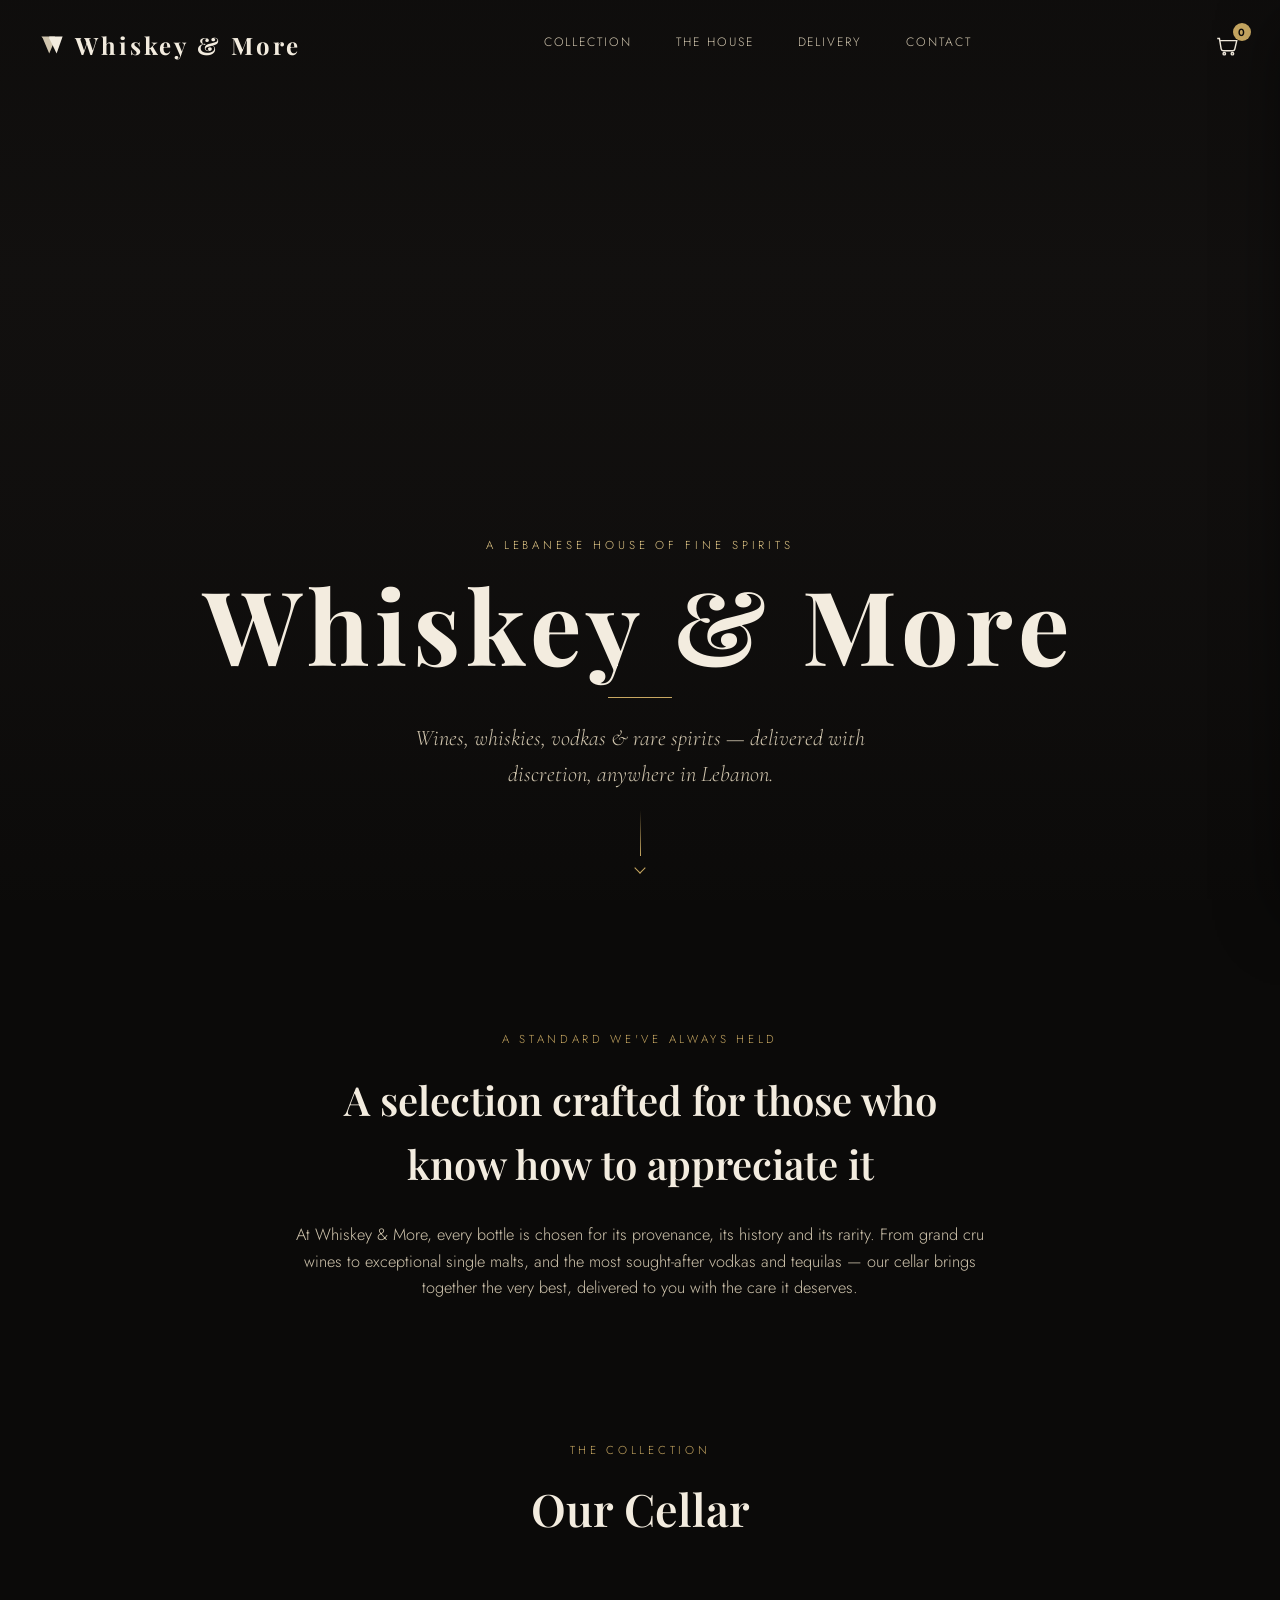
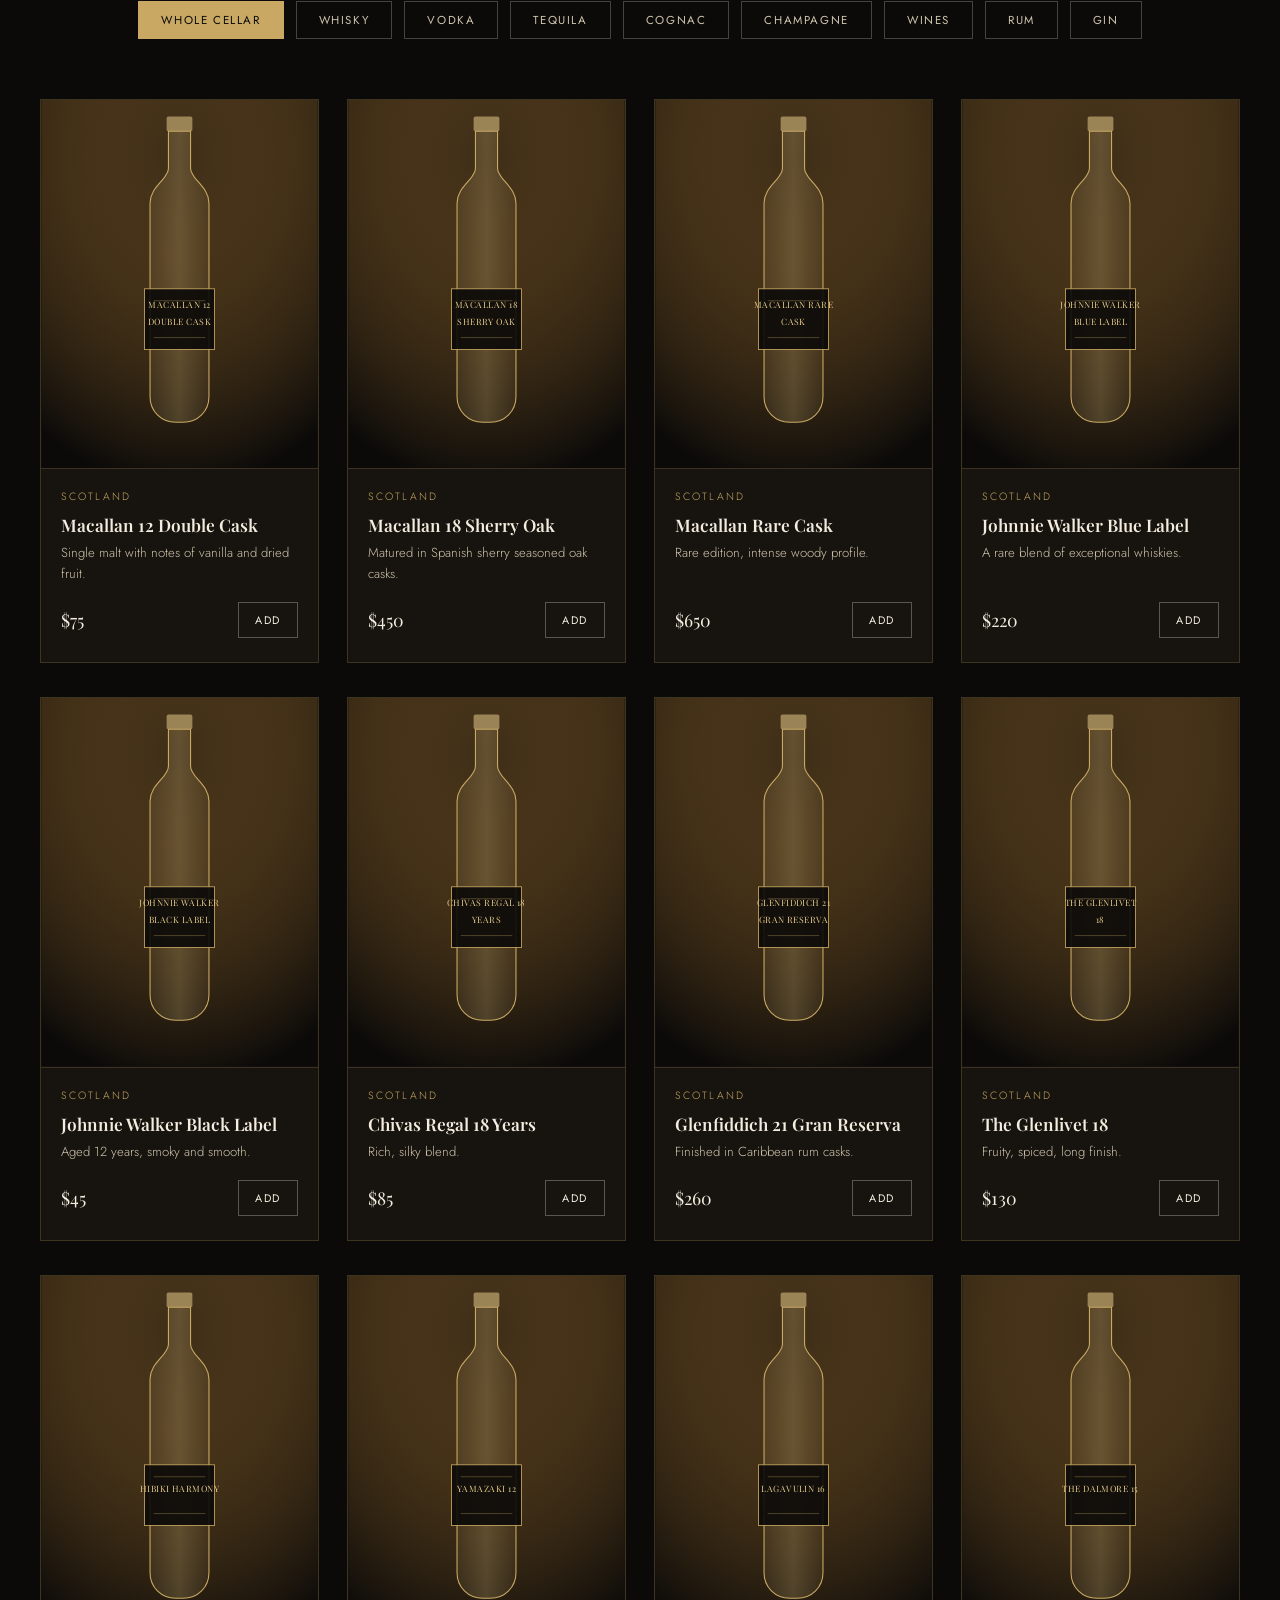
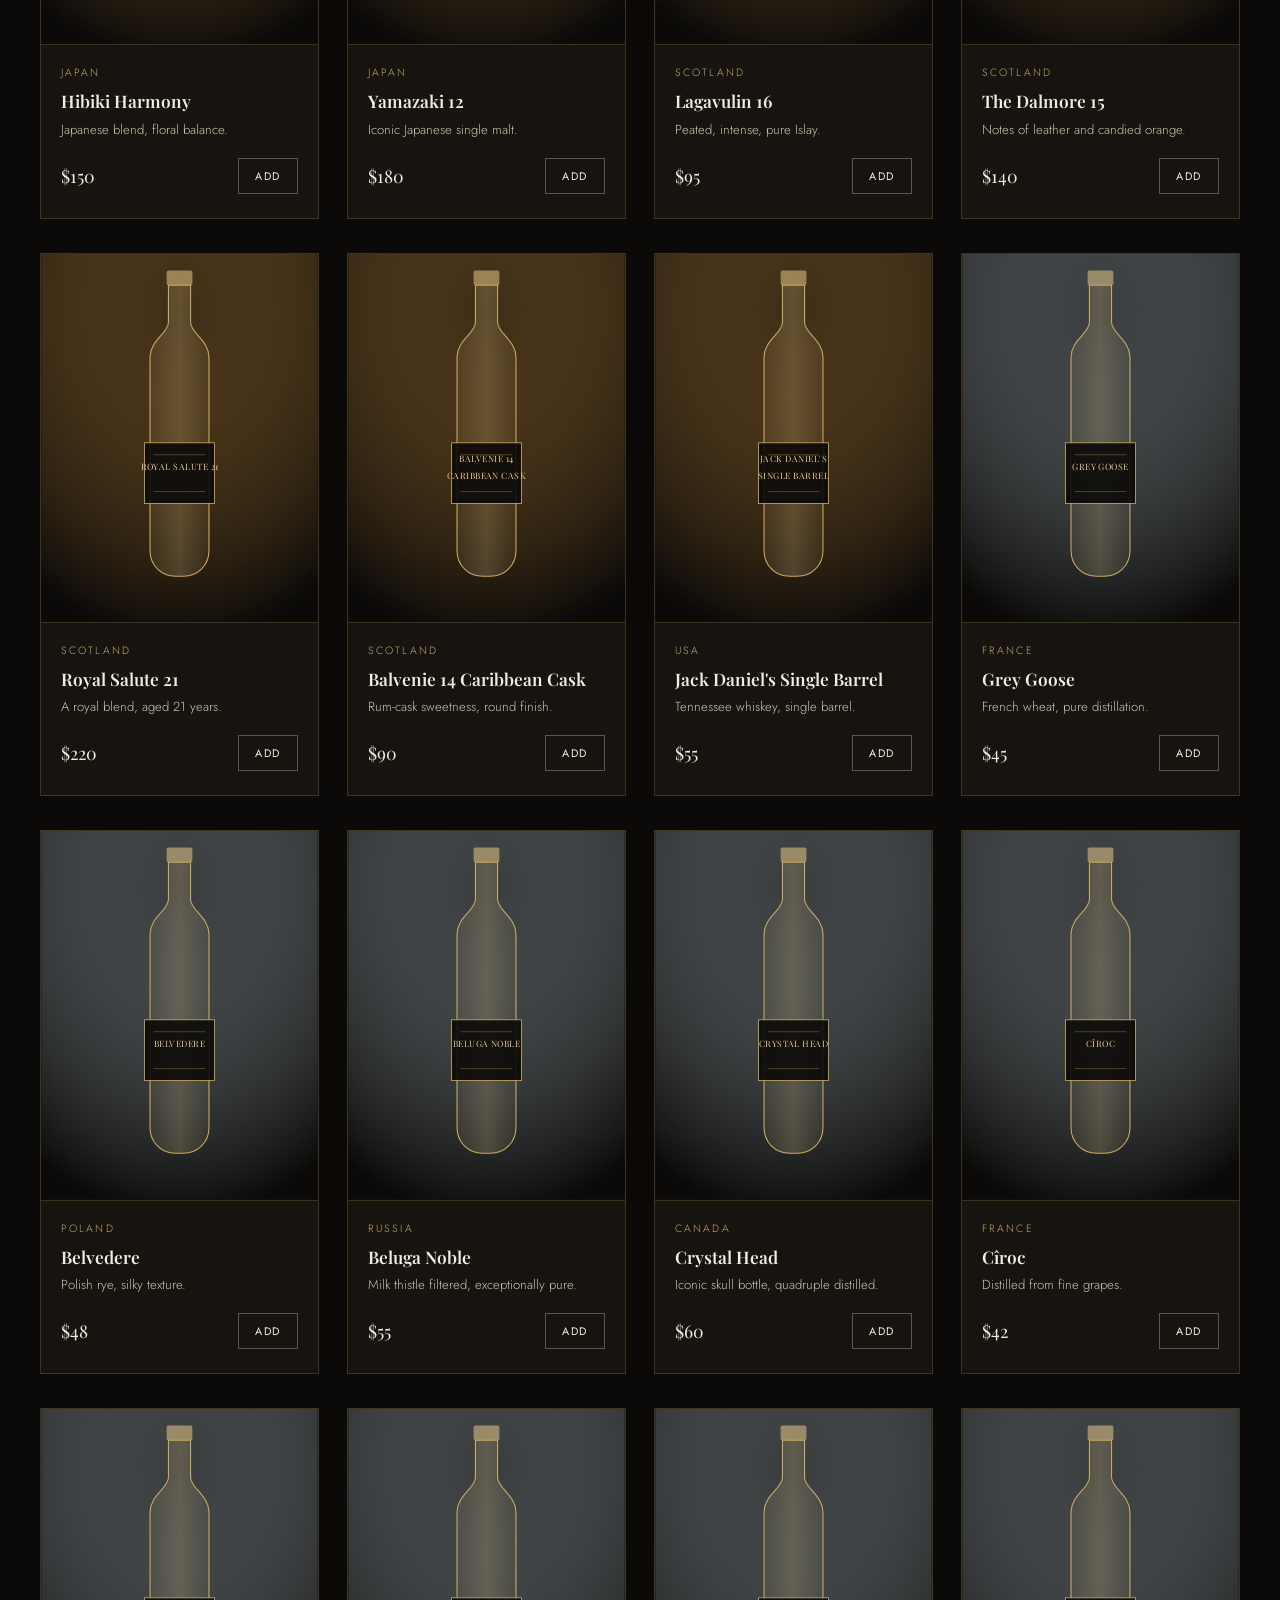
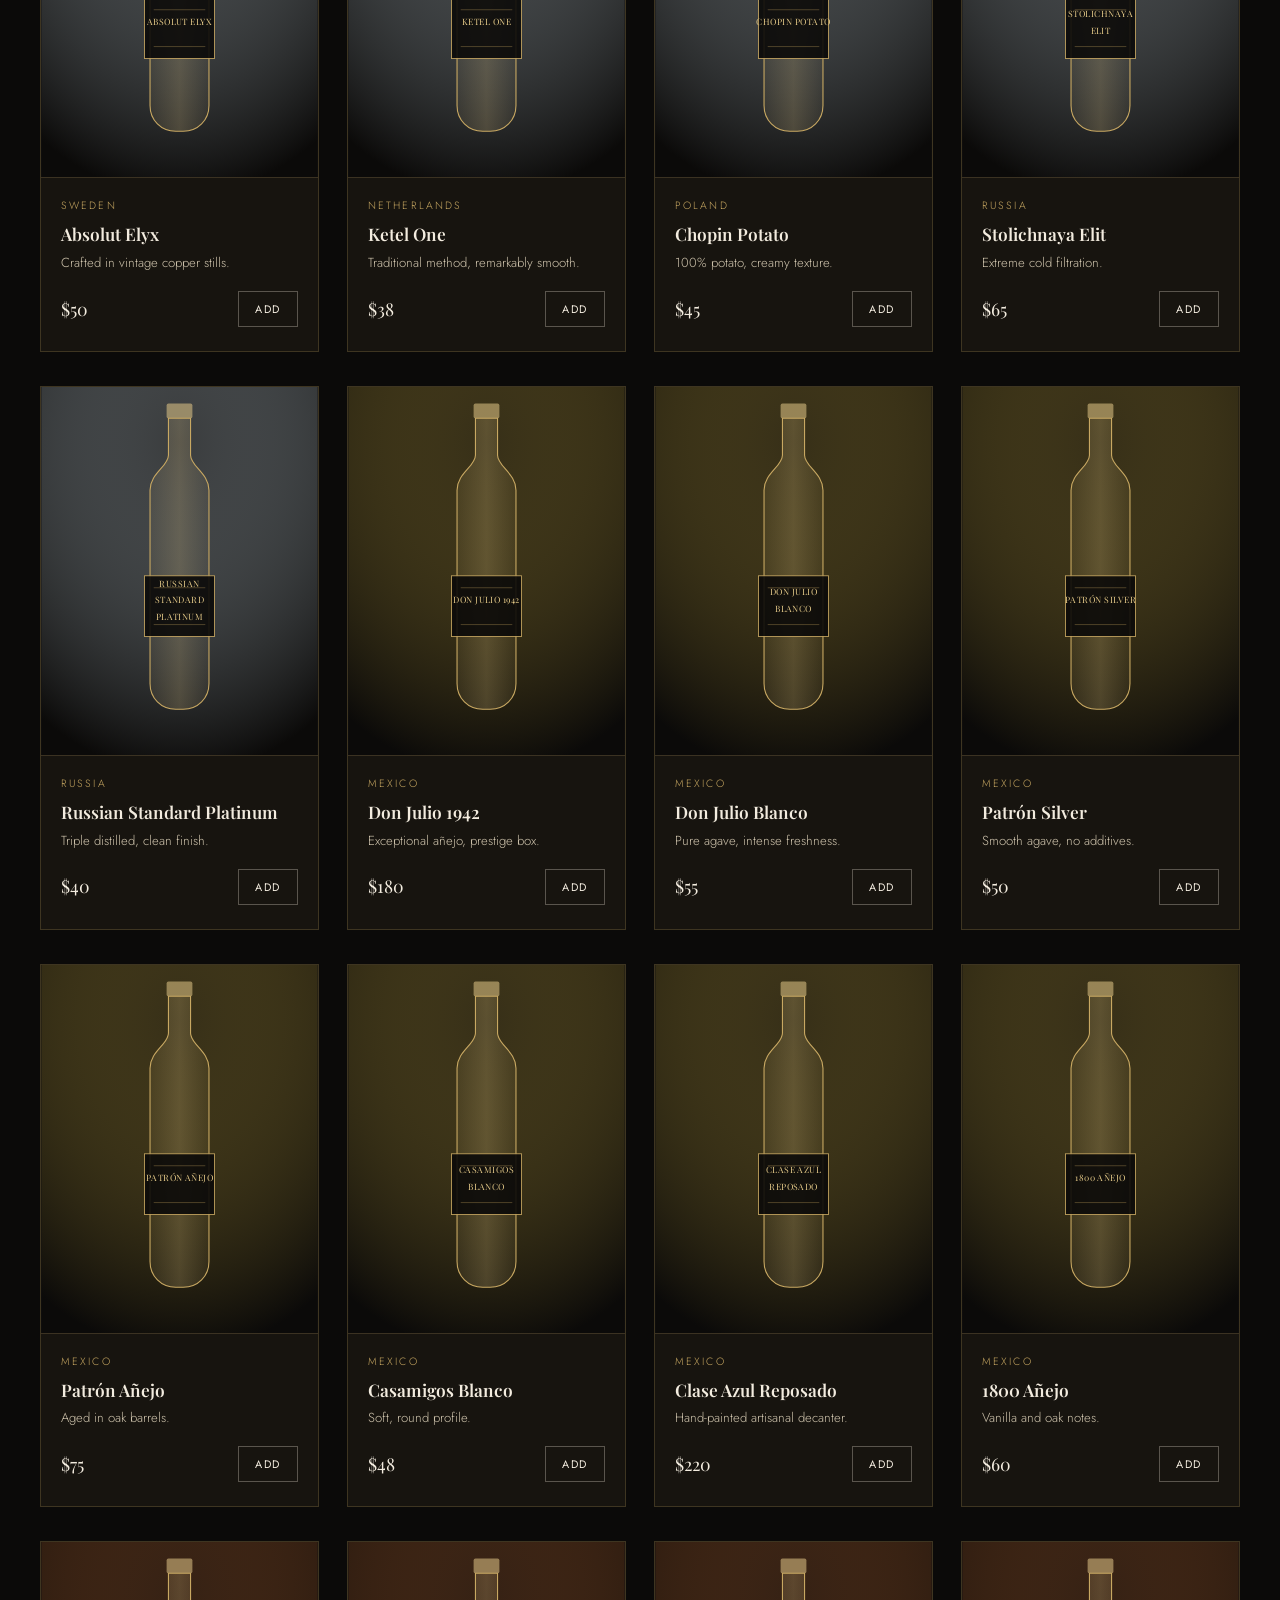
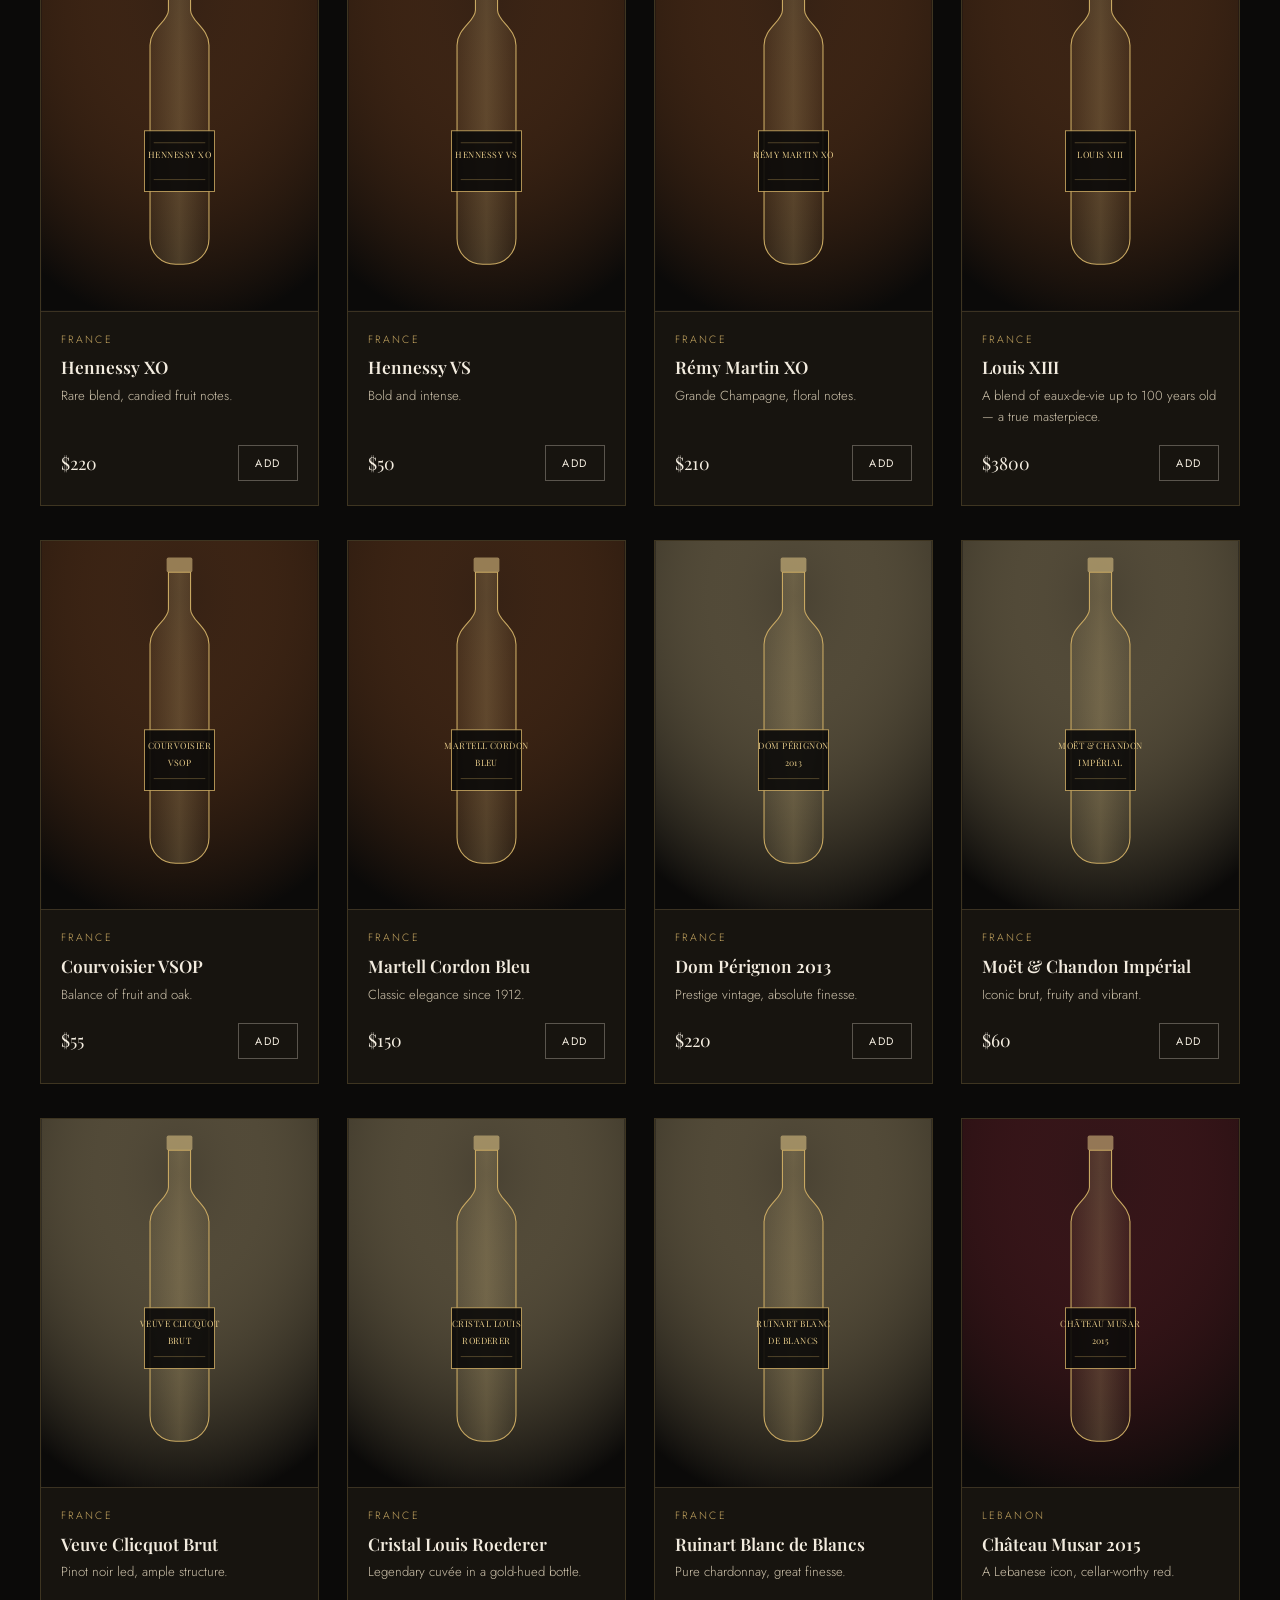
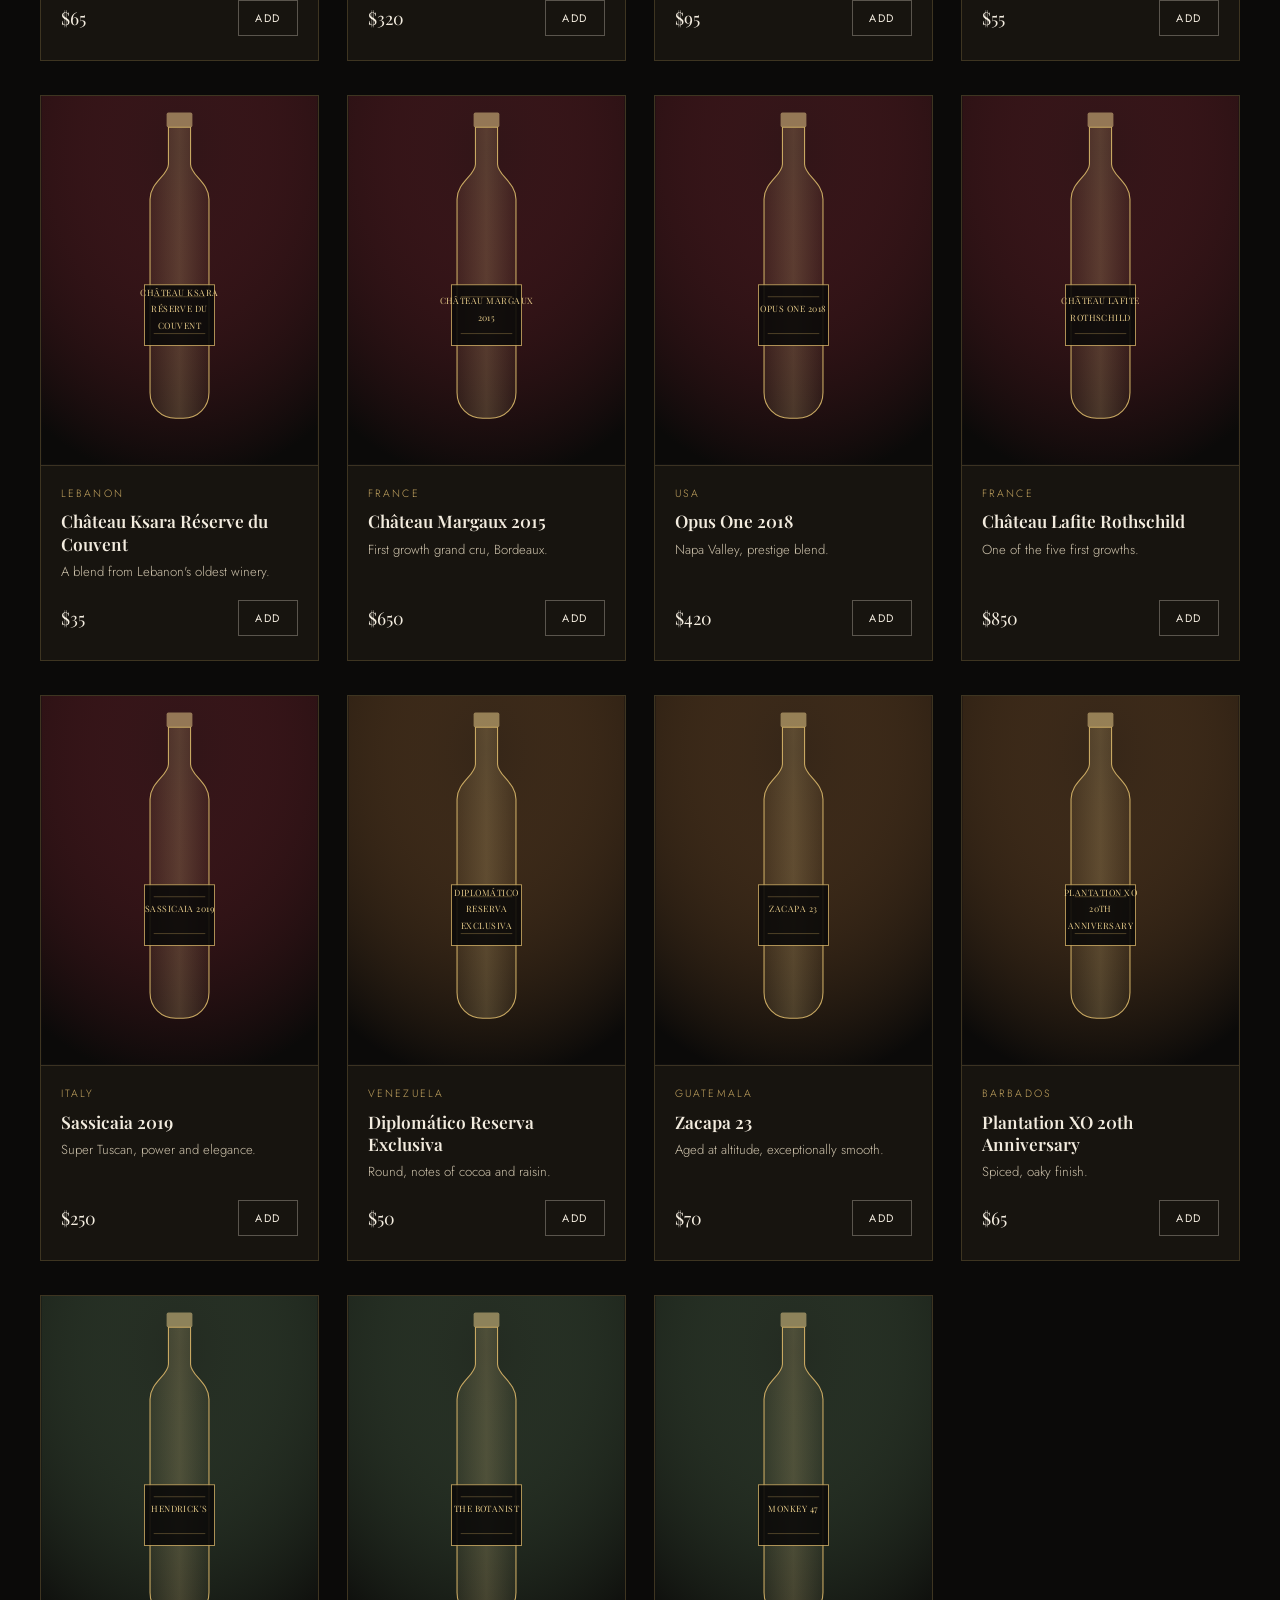
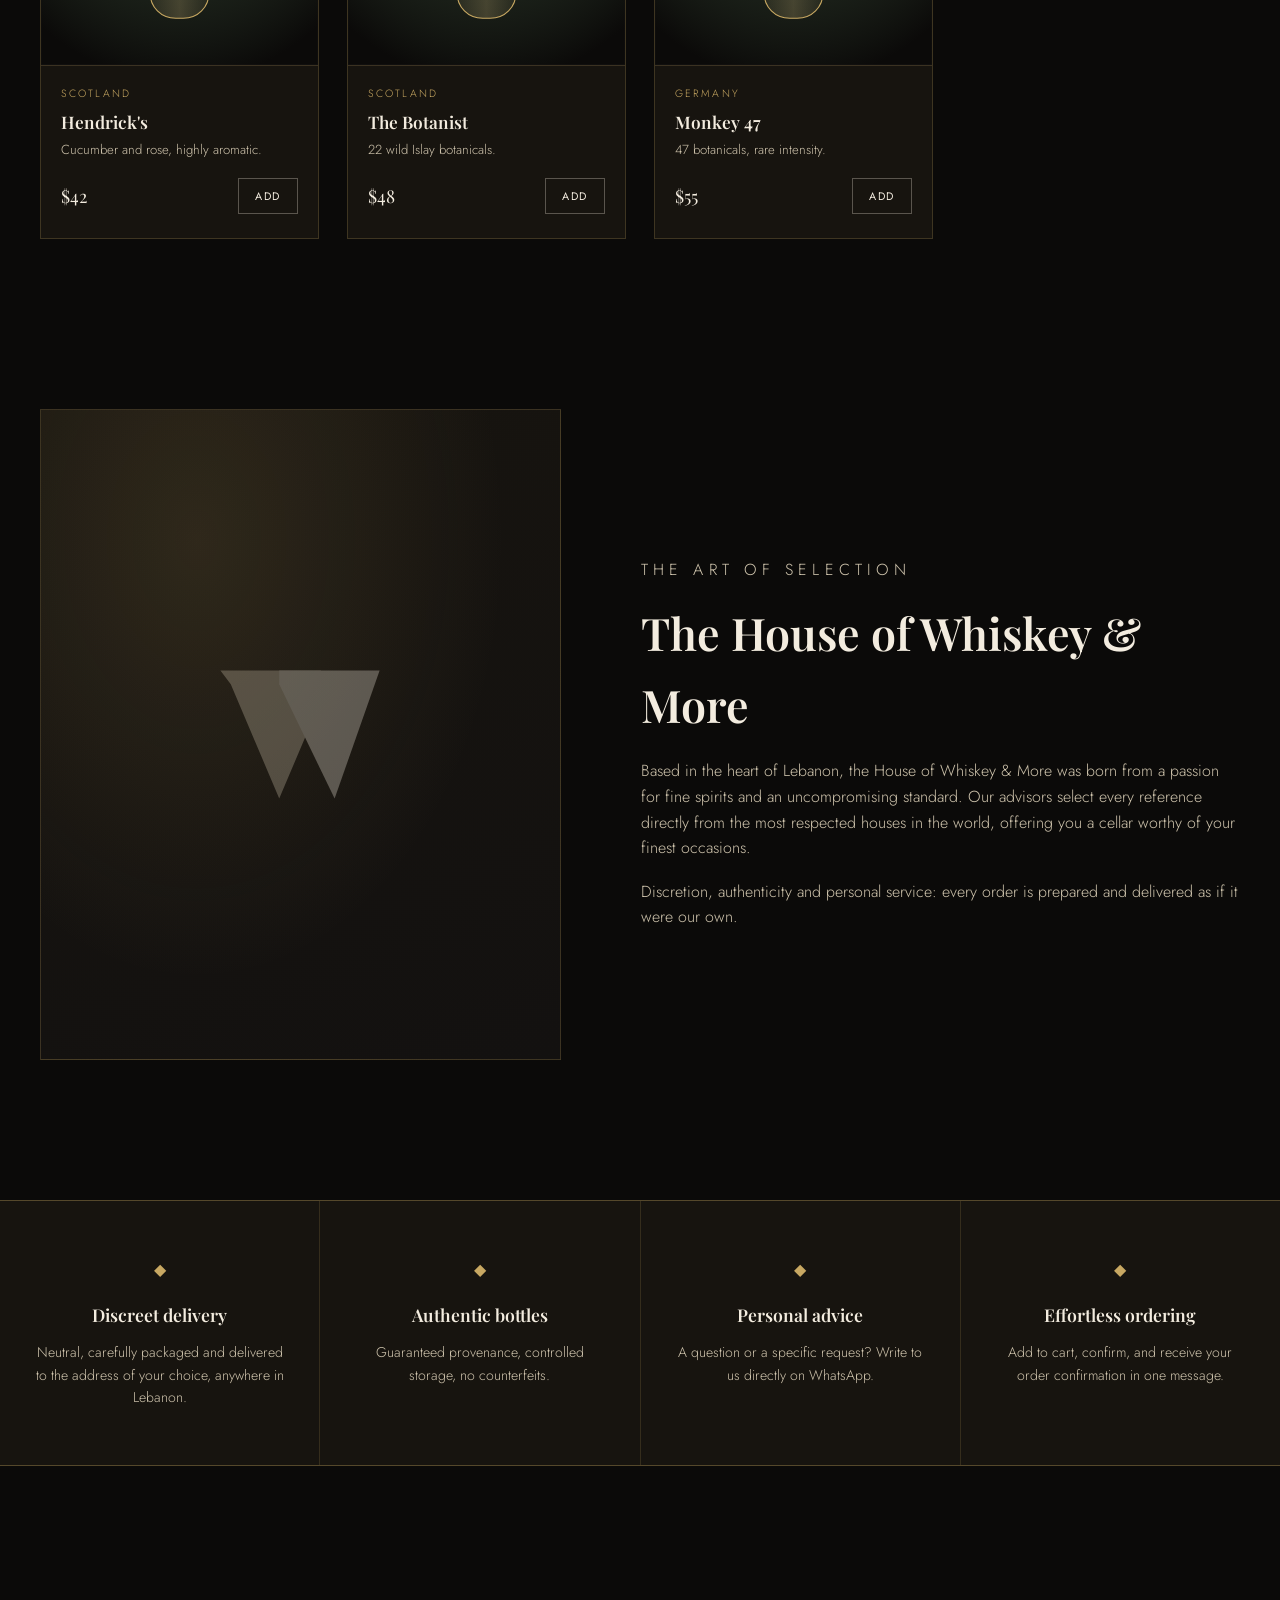
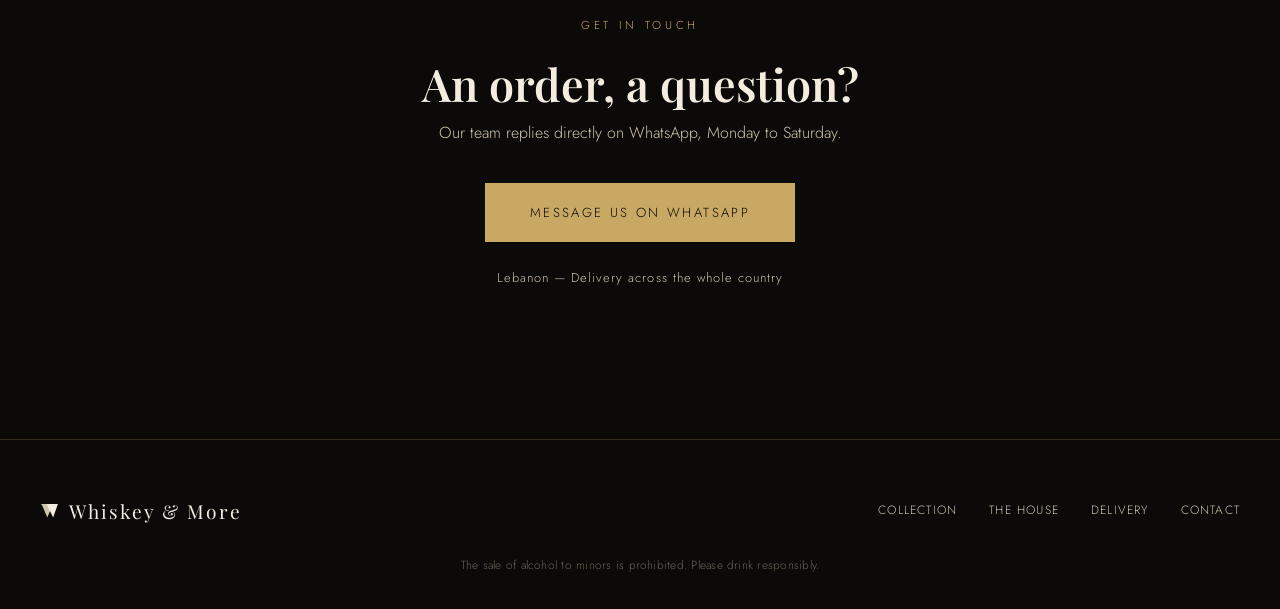
==== commit afb39bc1: "Add Whiskey & More logo mark across the site Redrawn as clean vector SVG (interlocking-triangle "W")" ====
--- a/index.html
+++ b/index.html
@@ -15,7 +15,10 @@
 <!-- ===== Age verification gate (disabled for client preview — re-enable by removing the hidden attribute before going live) ===== -->
 <div id="ageGate" class="age-gate" hidden>
   <div class="age-gate__panel">
-    <p class="age-gate__mark">Whiskey &amp; More</p>
+    <p class="age-gate__mark">
+      <svg class="brand__mark" viewBox="60 52 104 86" aria-hidden="true"><polygon points="66,58 124,58 128,66 100,132 72,66" fill="#cfc4ad"/><polygon points="100,58 158,58 132,132 100,66" fill="#f3ecdf"/></svg>
+      <span>Whiskey &amp; More</span>
+    </p>
     <h2>Welcome to our house</h2>
     <p class="age-gate__text">Access to this site is reserved for those of legal drinking age in Lebanon. By continuing, you confirm that you are of legal age.</p>
     <div class="age-gate__actions">
@@ -35,7 +38,10 @@
       <span></span><span></span><span></span>
     </button>
 
-    <a href="#hero" class="brand">Whiskey &amp; More</a>
+    <a href="#hero" class="brand">
+      <svg class="brand__mark" viewBox="60 52 104 86" aria-hidden="true"><polygon points="66,58 124,58 128,66 100,132 72,66" fill="#cfc4ad"/><polygon points="100,58 158,58 132,132 100,66" fill="#f3ecdf"/></svg>
+      <span>Whiskey &amp; More</span>
+    </a>
 
     <nav id="mainNav" class="main-nav">
       <a href="#collection" class="nav-link">Collection</a>
@@ -96,7 +102,9 @@
 <!-- ===== The House ===== -->
 <section id="maison" class="maison">
   <div class="maison__visual" aria-hidden="true">
-    <div class="maison__frame"></div>
+    <div class="maison__frame">
+      <svg class="maison__mark" viewBox="60 52 104 86"><polygon points="66,58 124,58 128,66 100,132 72,66" fill="#cfc4ad"/><polygon points="100,58 158,58 132,132 100,66" fill="#f3ecdf"/></svg>
+    </div>
   </div>
   <div class="maison__content">
     <p class="section-head__kicker">The Art of Selection</p>
@@ -144,7 +152,10 @@
 <!-- ===== Footer ===== -->
 <footer class="site-footer">
   <div class="site-footer__inner">
-    <p class="site-footer__brand">Whiskey &amp; More</p>
+    <p class="site-footer__brand">
+      <svg class="brand__mark" viewBox="60 52 104 86" aria-hidden="true"><polygon points="66,58 124,58 128,66 100,132 72,66" fill="#cfc4ad"/><polygon points="100,58 158,58 132,132 100,66" fill="#f3ecdf"/></svg>
+      <span>Whiskey &amp; More</span>
+    </p>
     <nav class="site-footer__nav">
       <a href="#collection">Collection</a>
       <a href="#maison">The House</a>
--- a/css/style.css
+++ b/css/style.css
@@ -80,8 +80,10 @@
 .age-gate[hidden]{ opacity:0; visibility:hidden; pointer-events:none; }
 .age-gate__panel{ max-width:460px; text-align:center; }
 .age-gate__mark{
-  font-family:var(--serif); font-size:1.6rem; letter-spacing:.3em; color:var(--gold); margin-bottom:28px;
-}
+  display:flex; flex-direction:column; align-items:center; gap:14px;
+  font-family:var(--serif); font-size:1.4rem; letter-spacing:.3em; color:var(--gold); margin-bottom:28px;
+}
+.age-gate__mark .brand__mark{ width:34px; }
 .age-gate__panel h2{ font-family:var(--serif); font-weight:500; font-size:1.7rem; margin-bottom:16px; }
 .age-gate__text{ color:var(--cream-dim); font-size:.92rem; margin-bottom:32px; }
 .age-gate__actions{ display:flex; gap:16px; justify-content:center; flex-wrap:wrap; }
@@ -112,8 +114,10 @@
   display:flex; align-items:center; justify-content:space-between;
 }
 .brand{
+  display:flex; align-items:center; gap:11px;
   font-family:var(--serif); font-weight:700; font-size:1.5rem; letter-spacing:.12em; color:var(--cream);
 }
+.brand__mark{ width:24px; height:auto; flex-shrink:0; }
 .main-nav{ display:flex; gap:44px; }
 .nav-link{
   font-size:.76rem; letter-spacing:.16em; text-transform:uppercase; color:var(--cream-dim);
@@ -298,10 +302,8 @@
     radial-gradient(ellipse at 30% 20%, rgba(200,168,98,.14), transparent 60%),
     linear-gradient(160deg, var(--panel) 0%, var(--black-soft) 100%);
 }
-.maison__frame::before{
-  content:"Whiskey & More"; position:absolute; inset:0; display:flex; align-items:center; justify-content:center;
-  font-family:var(--serif); font-size:2.4rem; letter-spacing:.2em; color:rgba(200,168,98,.35);
-}
+.maison__frame{ display:flex; align-items:center; justify-content:center; }
+.maison__mark{ width:38%; max-width:180px; opacity:.3; }
 .maison__content p{ color:var(--cream-dim); margin-top:18px; font-size:1rem; }
 .maison__content .section-head__kicker,
 .maison__content .section-head__title{ text-align:left; }
@@ -337,7 +339,11 @@
   max-width:1280px; margin:0 auto; display:flex; align-items:center; justify-content:space-between;
   flex-wrap:wrap; gap:24px; margin-bottom:30px;
 }
-.site-footer__brand{ font-family:var(--serif); font-size:1.2rem; letter-spacing:.1em; }
+.site-footer__brand{
+  display:flex; align-items:center; gap:10px;
+  font-family:var(--serif); font-size:1.2rem; letter-spacing:.1em;
+}
+.site-footer__brand .brand__mark{ width:19px; }
 .site-footer__nav{ display:flex; gap:32px; }
 .site-footer__nav a{ font-size:.75rem; letter-spacing:.1em; text-transform:uppercase; color:var(--cream-dim); }
 .site-footer__nav a:hover{ color:var(--gold); }
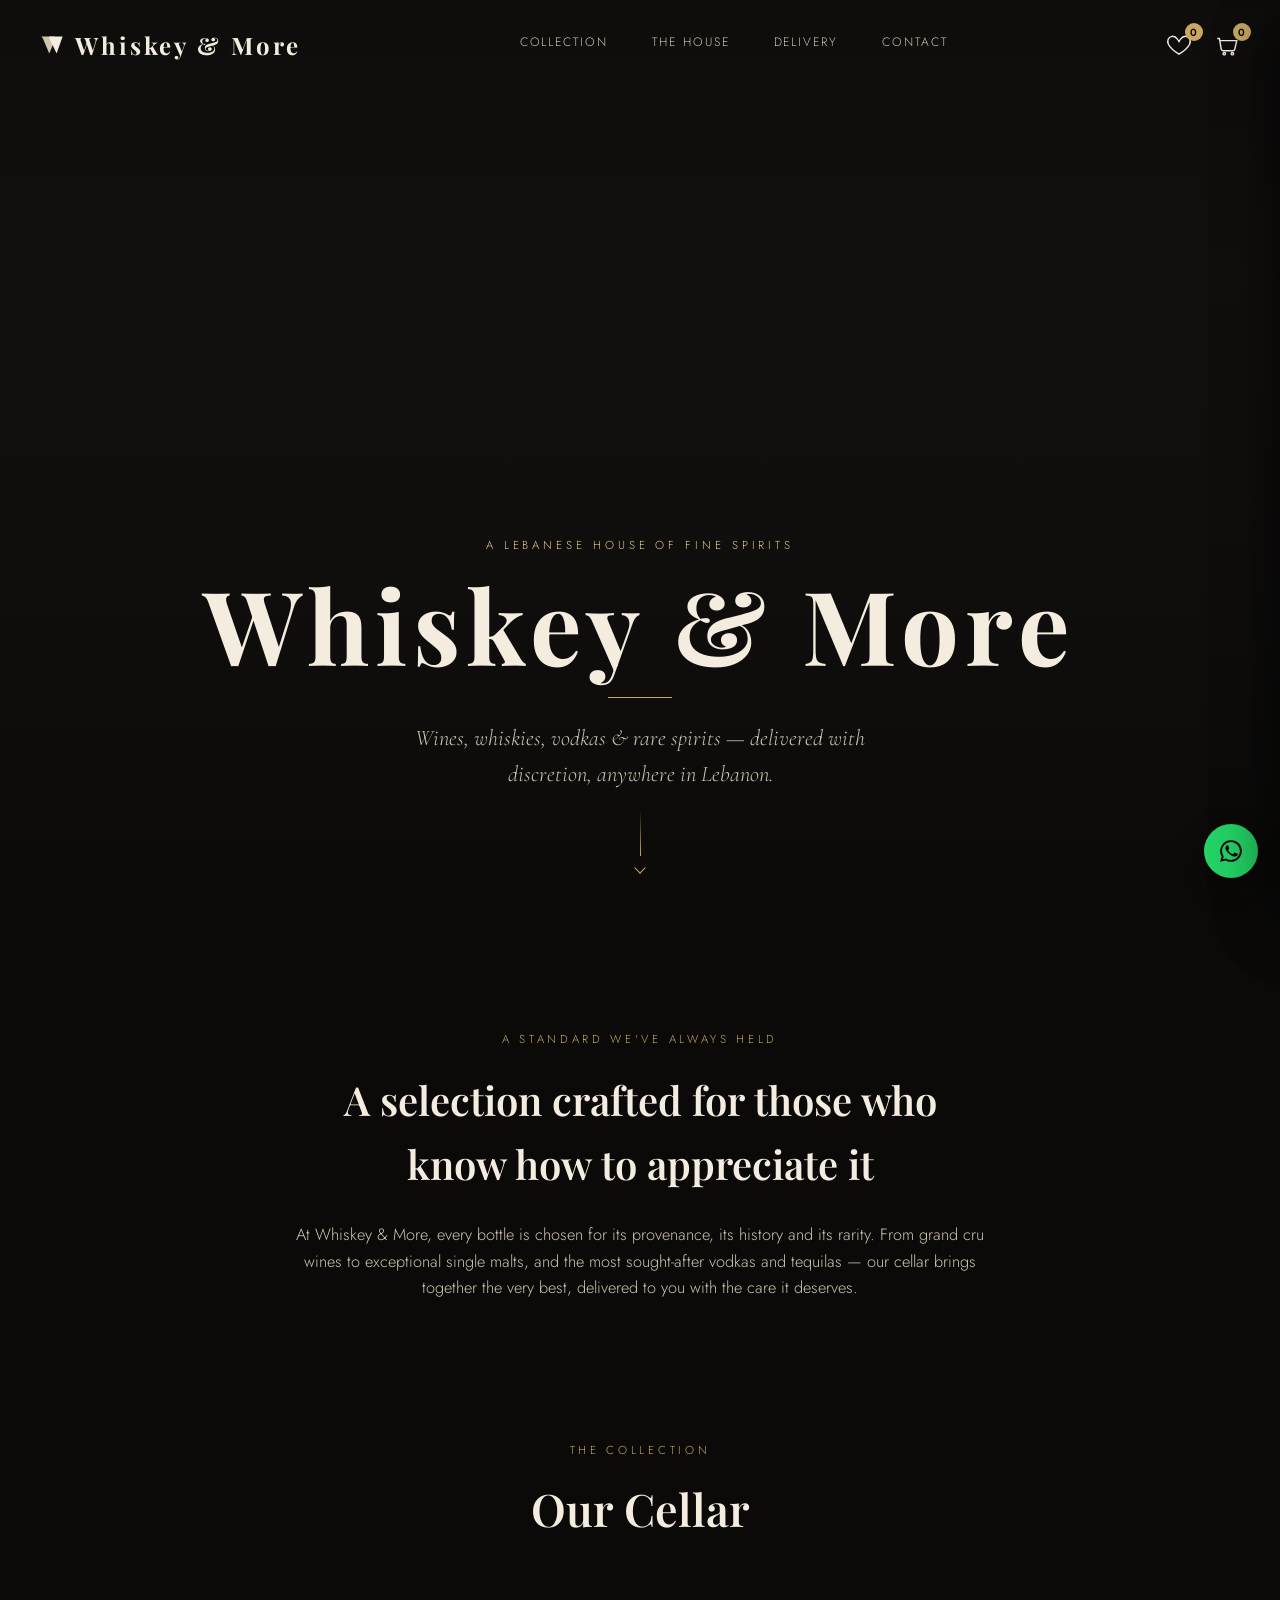
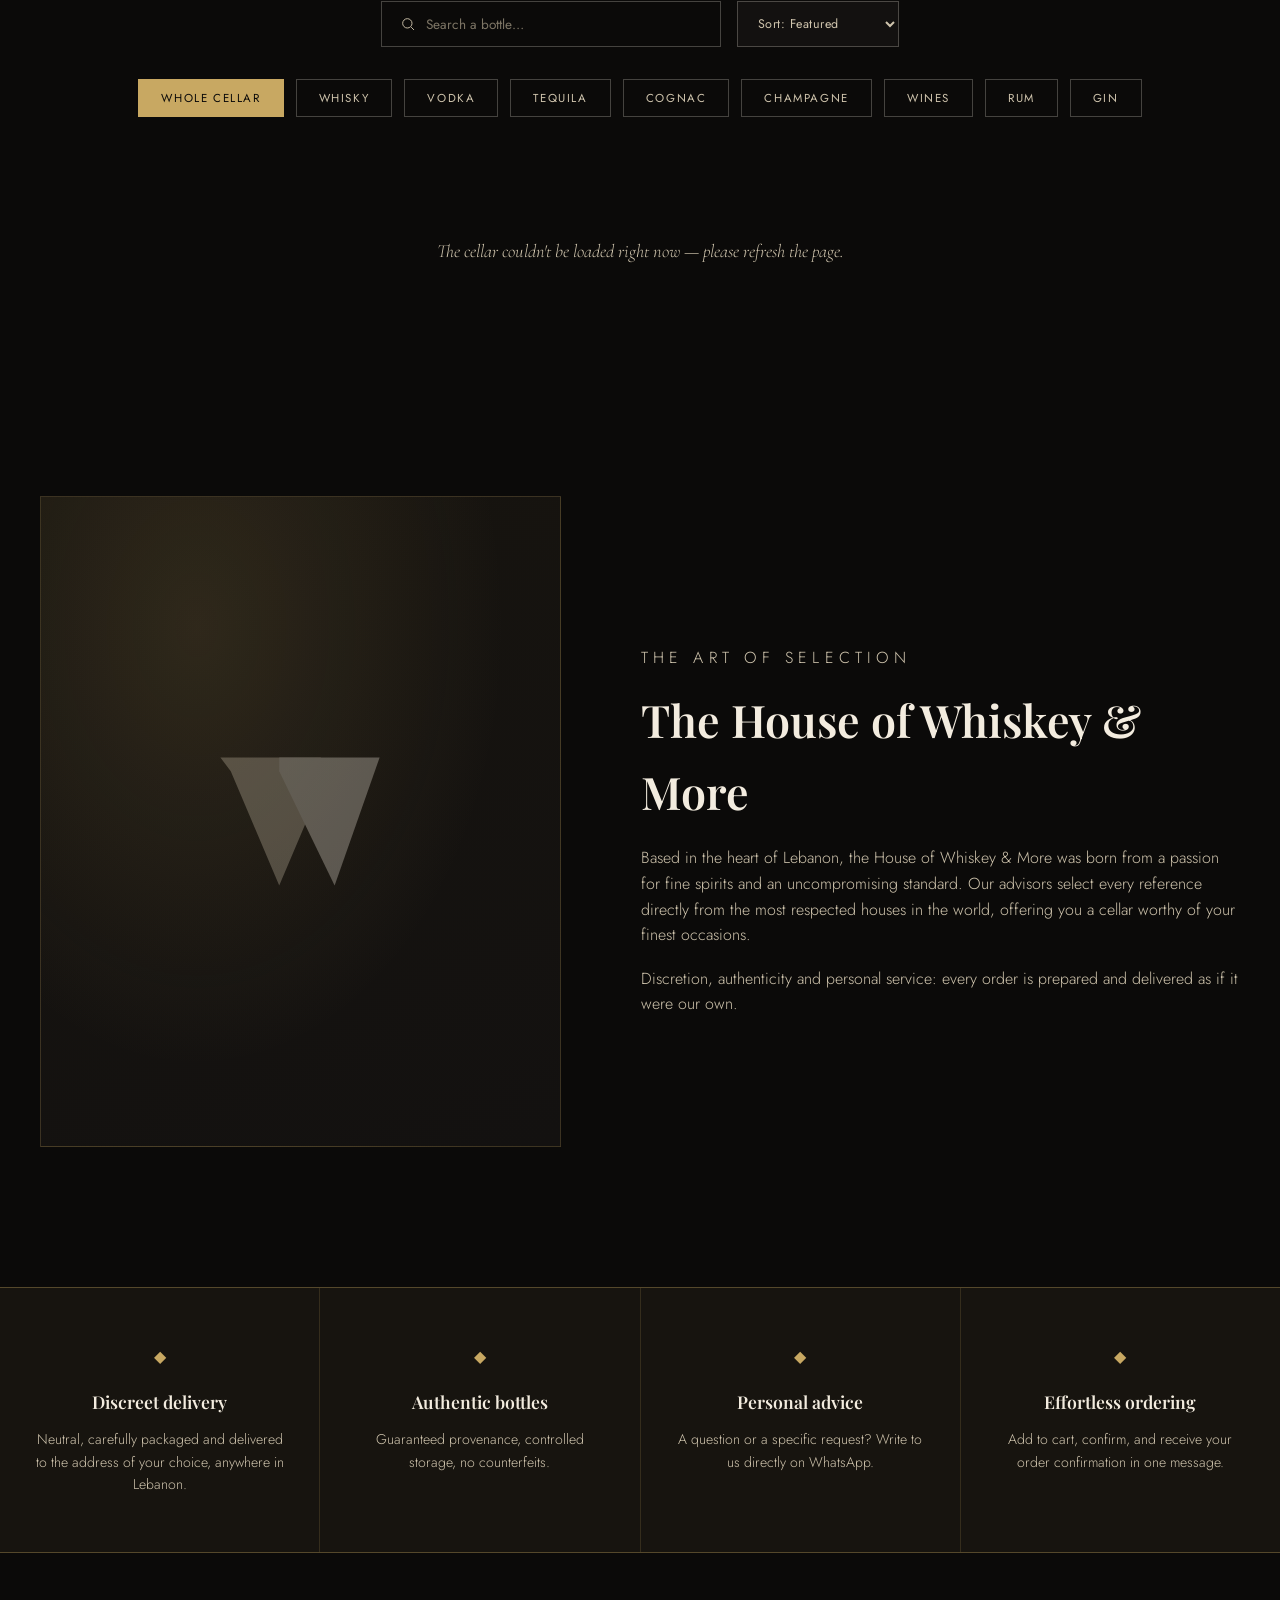
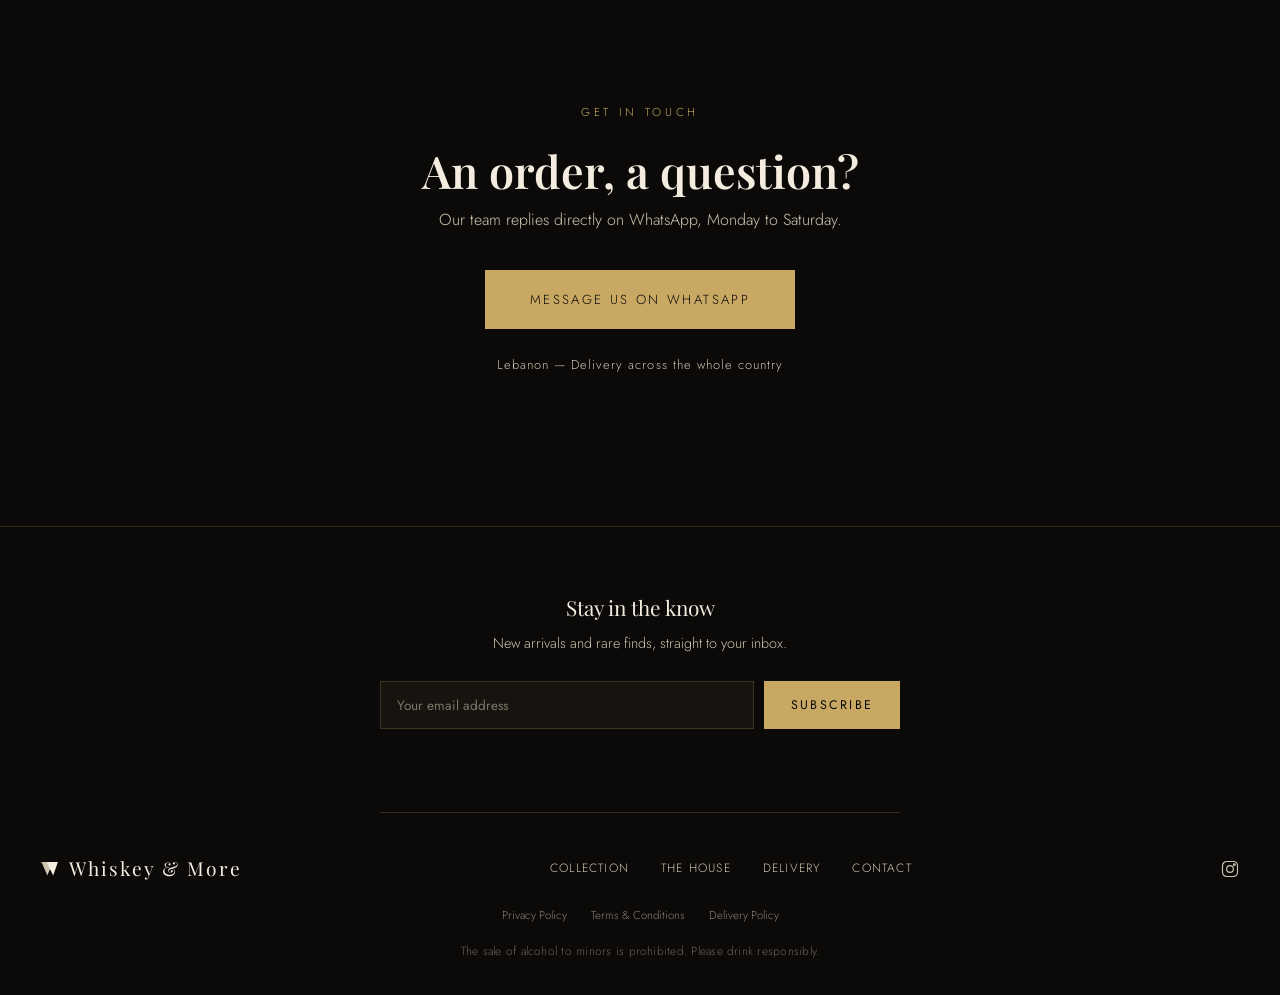
==== commit 9ed3f5bc: "Add wishlist, search, sort, stock status, newsletter, floating WhatsApp Feature pass based on what c" ====
--- a/index.html
+++ b/index.html
@@ -50,10 +50,16 @@
       <a href="#contact" class="nav-link">Contact</a>
     </nav>
 
-    <button id="cartToggle" class="cart-toggle" aria-label="Cart">
-      <svg viewBox="0 0 24 24" fill="none" stroke="currentColor" stroke-width="1.3"><path d="M3 6h2l1.6 9.6a2 2 0 0 0 2 1.7h8.6a2 2 0 0 0 2-1.6L21 8H6"/><circle cx="9.5" cy="20" r="1.15"/><circle cx="17" cy="20" r="1.15"/></svg>
-      <span id="cartCount" class="cart-count">0</span>
-    </button>
+    <div class="header-actions">
+      <button id="wishlistToggle" class="cart-toggle" aria-label="Wishlist">
+        <svg viewBox="0 0 24 24" fill="none" stroke="currentColor" stroke-width="1.3"><path d="M12 20.5s-7.5-4.6-9.8-9.2C.6 7.8 2.3 4.3 5.7 4c2-.2 3.6.9 4.8 2.6.4.5.6.8 1.5 2.2.9-1.4 1.1-1.7 1.5-2.2C14.7 4.9 16.3 3.8 18.3 4c3.4.3 5.1 3.8 3.5 7.3-2.3 4.6-9.8 9.2-9.8 9.2Z"/></svg>
+        <span id="wishlistCount" class="cart-count">0</span>
+      </button>
+      <button id="cartToggle" class="cart-toggle" aria-label="Cart">
+        <svg viewBox="0 0 24 24" fill="none" stroke="currentColor" stroke-width="1.3"><path d="M3 6h2l1.6 9.6a2 2 0 0 0 2 1.7h8.6a2 2 0 0 0 2-1.6L21 8H6"/><circle cx="9.5" cy="20" r="1.15"/><circle cx="17" cy="20" r="1.15"/></svg>
+        <span id="cartCount" class="cart-count">0</span>
+      </button>
+    </div>
   </div>
 </header>
 
@@ -95,6 +101,19 @@
     <h2 class="section-head__title">Our Cellar</h2>
   </div>
 
+  <div class="collection-toolbar">
+    <div class="search-box">
+      <svg viewBox="0 0 24 24" fill="none" stroke="currentColor" stroke-width="1.4"><circle cx="11" cy="11" r="7"/><path d="M21 21l-4.3-4.3"/></svg>
+      <input type="text" id="searchInput" placeholder="Search a bottle…">
+    </div>
+    <select id="sortSelect" class="sort-select">
+      <option value="default">Sort: Featured</option>
+      <option value="price-asc">Price: Low to High</option>
+      <option value="price-desc">Price: High to Low</option>
+      <option value="name-asc">Name: A–Z</option>
+    </select>
+  </div>
+
   <div id="filters" class="filters"></div>
   <div id="productGrid" class="product-grid"></div>
 </section>
@@ -151,6 +170,16 @@
 
 <!-- ===== Footer ===== -->
 <footer class="site-footer">
+  <div class="site-footer__newsletter">
+    <p class="site-footer__newsletter-title">Stay in the know</p>
+    <p class="site-footer__newsletter-text">New arrivals and rare finds, straight to your inbox.</p>
+    <form id="newsletterForm" class="newsletter-form">
+      <input type="email" id="newsletterEmail" placeholder="Your email address" required>
+      <button type="submit" class="btn btn--gold">Subscribe</button>
+    </form>
+    <p id="newsletterStatus" class="newsletter-status"></p>
+  </div>
+
   <div class="site-footer__inner">
     <p class="site-footer__brand">
       <svg class="brand__mark" viewBox="60 52 104 86" aria-hidden="true"><polygon points="66,58 124,58 128,66 100,132 72,66" fill="#cfc4ad"/><polygon points="100,58 158,58 132,132 100,66" fill="#f3ecdf"/></svg>
@@ -162,9 +191,33 @@
       <a href="#delivery">Delivery</a>
       <a href="#contact">Contact</a>
     </nav>
-  </div>
+    <a href="https://www.instagram.com/wiskeymore/" target="_blank" rel="noopener" class="site-footer__social" aria-label="Instagram">
+      <svg viewBox="0 0 24 24" fill="none" stroke="currentColor" stroke-width="1.4"><rect x="3" y="3" width="18" height="18" rx="5"/><circle cx="12" cy="12" r="4"/><circle cx="17.2" cy="6.8" r="1"/></svg>
+    </a>
+  </div>
+
+  <nav class="site-footer__legal-nav">
+    <a href="legal.html#privacy">Privacy Policy</a>
+    <a href="legal.html#terms">Terms &amp; Conditions</a>
+    <a href="legal.html#delivery">Delivery Policy</a>
+  </nav>
+
   <p class="site-footer__legal">The sale of alcohol to minors is prohibited. Please drink responsibly.</p>
 </footer>
+
+<!-- ===== Floating WhatsApp button ===== -->
+<a id="whatsappFloat" href="#" target="_blank" rel="noopener" class="whatsapp-float" aria-label="Chat on WhatsApp">
+  <svg viewBox="0 0 24 24" fill="currentColor"><path d="M17.5 14.4c-.3-.1-1.7-.9-2-1-.3-.1-.5-.1-.6.1-.2.3-.7 1-.9 1.2-.2.2-.3.2-.6.1-.3-.1-1.2-.5-2.3-1.5-.9-.8-1.4-1.7-1.6-2-.2-.3 0-.5.1-.6.1-.1.3-.3.4-.5.1-.1.2-.3.3-.4.1-.2 0-.3 0-.5C10.2 9 9.7 7.7 9.5 7.2c-.2-.5-.4-.4-.6-.4h-.5c-.2 0-.5.1-.7.3-.2.3-.9.9-.9 2.2s1 2.6 1.1 2.8c.1.2 2 3 4.8 4.3.7.3 1.2.5 1.6.6.7.2 1.3.2 1.8.1.5-.1 1.7-.7 2-1.4.2-.7.2-1.2.2-1.4-.1-.1-.3-.2-.6-.3Z"/><path d="M12 2a10 10 0 0 0-8.6 15.1L2 22l5.1-1.3A10 10 0 1 0 12 2Zm0 18.2a8.2 8.2 0 0 1-4.2-1.1l-.3-.2-3 .8.8-2.9-.2-.3A8.2 8.2 0 1 1 12 20.2Z"/></svg>
+</a>
+
+<!-- ===== Wishlist ===== -->
+<aside id="wishlistDrawer" class="cart-drawer">
+  <div class="cart-drawer__head">
+    <h2>Your Wishlist</h2>
+    <button id="wishlistClose" class="cart-close" aria-label="Close">&times;</button>
+  </div>
+  <div id="wishlistItems" class="cart-items"></div>
+</aside>
 
 <!-- ===== Cart ===== -->
 <aside id="cartDrawer" class="cart-drawer">
--- a/css/style.css
+++ b/css/style.css
@@ -146,6 +146,7 @@
   font-size:.65rem; font-weight:600; width:18px; height:18px; border-radius:50%;
   display:flex; align-items:center; justify-content:center; font-family:var(--sans);
 }
+.header-actions{ display:flex; align-items:center; gap:22px; }
 
 /* =========================================================
    Hero — espace vidéo
@@ -235,6 +236,30 @@
 .intro__text{ color:var(--cream-dim); font-size:1.02rem; }
 
 /* =========================================================
+   Barre recherche / tri
+   ========================================================= */
+.collection-toolbar{
+  display:flex; gap:16px; flex-wrap:wrap; justify-content:center; margin-bottom:32px;
+}
+.search-box{
+  display:flex; align-items:center; gap:10px; padding:12px 18px;
+  border:1px solid rgba(243,236,223,.25); min-width:240px; flex:1; max-width:340px;
+  color:var(--cream-dim);
+}
+.search-box svg{ width:16px; height:16px; flex-shrink:0; }
+.search-box input{
+  background:none; border:none; color:var(--cream); font-family:var(--sans);
+  font-size:.85rem; width:100%;
+}
+.search-box input:focus{ outline:none; }
+.search-box input::placeholder{ color:#7d7565; }
+.sort-select{
+  background:var(--black-soft); border:1px solid rgba(243,236,223,.25); color:var(--cream-dim);
+  font-family:var(--sans); font-size:.78rem; letter-spacing:.04em; padding:12px 16px;
+}
+.sort-select:focus{ outline:none; border-color:var(--gold); }
+
+/* =========================================================
    Filtres
    ========================================================= */
 .filters{
@@ -254,6 +279,10 @@
 
 .product-grid{
   display:grid; grid-template-columns:repeat(auto-fill, minmax(250px,1fr)); gap:34px 28px;
+}
+.catalog-empty{
+  grid-column:1/-1; text-align:center; color:var(--cream-dim);
+  font-family:var(--script); font-style:italic; font-size:1.15rem; padding:60px 20px;
 }
 .product-card{
   background:var(--panel); border:1px solid var(--line);
@@ -264,10 +293,27 @@
 .product-card:hover{ border-color:var(--gold); }
 
 .product-card__img{
-  aspect-ratio:3/4; width:100%; overflow:hidden; background:var(--black-soft);
+  position:relative; aspect-ratio:3/4; width:100%; overflow:hidden; background:var(--black-soft);
   border-bottom:1px solid var(--line);
 }
 .product-card__img svg{ width:100%; height:100%; }
+
+.product-badge{
+  position:absolute; top:12px; left:12px; z-index:2;
+  background:var(--gold); color:var(--black); font-size:.62rem; font-weight:600;
+  letter-spacing:.1em; text-transform:uppercase; padding:5px 10px;
+}
+.product-badge--out{ background:var(--black); color:var(--cream-dim); border:1px solid var(--line); }
+
+.wishlist-heart{
+  position:absolute; top:10px; right:10px; z-index:2; width:34px; height:34px;
+  display:flex; align-items:center; justify-content:center; background:rgba(11,10,9,.55);
+  border:1px solid rgba(243,236,223,.3); border-radius:50%; color:var(--cream); transition:all .25s ease;
+}
+.wishlist-heart svg{ width:16px; height:16px; }
+.wishlist-heart:hover{ border-color:var(--gold); color:var(--gold); }
+.wishlist-heart.is-active{ background:var(--gold); border-color:var(--gold); color:var(--black); }
+.wishlist-heart.is-active svg{ fill:currentColor; }
 
 .product-card__body{ padding:20px 20px 24px; display:flex; flex-direction:column; flex:1; }
 .product-card__origin{
@@ -287,6 +333,9 @@
 }
 .product-card__add:hover{ background:var(--gold); border-color:var(--gold); color:var(--black); }
 .product-card__add.is-added{ background:var(--gold); border-color:var(--gold); color:var(--black); }
+.product-card__add.is-disabled{
+  opacity:.4; pointer-events:none; border-color:rgba(243,236,223,.15);
+}
 
 /* =========================================================
    La Maison
@@ -334,10 +383,27 @@
 /* =========================================================
    Footer
    ========================================================= */
-.site-footer{ border-top:1px solid var(--line); padding:56px 40px 34px; }
+.site-footer{ border-top:1px solid var(--line); padding:0 40px 34px; }
+
+.site-footer__newsletter{
+  max-width:520px; margin:0 auto; padding:64px 0 56px; text-align:center;
+  border-bottom:1px solid var(--line); margin-bottom:40px;
+}
+.site-footer__newsletter-title{ font-family:var(--serif); font-size:1.3rem; margin-bottom:8px; }
+.site-footer__newsletter-text{ color:var(--cream-dim); font-size:.9rem; margin-bottom:26px; }
+.newsletter-form{ display:flex; gap:10px; }
+.newsletter-form input{
+  flex:1; background:var(--panel); border:1px solid var(--line); color:var(--cream);
+  padding:13px 16px; font-family:var(--sans); font-size:.85rem;
+}
+.newsletter-form input:focus{ outline:none; border-color:var(--gold); }
+.newsletter-form input::placeholder{ color:#7d7565; }
+.newsletter-form .btn{ padding:13px 26px; white-space:nowrap; }
+.newsletter-status{ margin-top:14px; font-size:.82rem; color:var(--gold-bright); min-height:1em; }
+
 .site-footer__inner{
   max-width:1280px; margin:0 auto; display:flex; align-items:center; justify-content:space-between;
-  flex-wrap:wrap; gap:24px; margin-bottom:30px;
+  flex-wrap:wrap; gap:24px; margin-bottom:22px;
 }
 .site-footer__brand{
   display:flex; align-items:center; gap:10px;
@@ -347,7 +413,29 @@
 .site-footer__nav{ display:flex; gap:32px; }
 .site-footer__nav a{ font-size:.75rem; letter-spacing:.1em; text-transform:uppercase; color:var(--cream-dim); }
 .site-footer__nav a:hover{ color:var(--gold); }
+.site-footer__social{ width:20px; height:20px; color:var(--cream-dim); transition:color .3s ease; }
+.site-footer__social:hover{ color:var(--gold); }
+.site-footer__legal-nav{
+  display:flex; gap:24px; justify-content:center; margin-bottom:18px; flex-wrap:wrap;
+}
+.site-footer__legal-nav a{ font-size:.72rem; color:#8a8070; }
+.site-footer__legal-nav a:hover{ color:var(--gold); }
 .site-footer__legal{ text-align:center; font-size:.74rem; color:#6b6355; letter-spacing:.02em; }
+
+/* =========================================================
+   WhatsApp flottant
+   ========================================================= */
+.whatsapp-float{
+  position:fixed; right:22px; bottom:22px; z-index:180;
+  width:54px; height:54px; border-radius:50%; background:#25D366; color:#0b0a09;
+  display:flex; align-items:center; justify-content:center; box-shadow:0 8px 24px rgba(0,0,0,.4);
+  transition:transform .25s ease;
+}
+.whatsapp-float svg{ width:26px; height:26px; }
+.whatsapp-float:hover{ transform:scale(1.08); }
+@media (max-width:760px){
+  .whatsapp-float{ right:16px; bottom:16px; width:50px; height:50px; }
+}
 
 /* =========================================================
    Panier — tiroir latéral
@@ -429,6 +517,9 @@
   .promise{ grid-template-columns:1fr; }
   .collection, .maison{ padding-left:22px; padding-right:22px; }
   .contact{ padding:110px 22px; }
+  .header-actions{ gap:14px; }
+  .newsletter-form{ flex-direction:column; }
+  .site-footer__inner{ flex-direction:column; text-align:center; }
 }
 
 @media (max-width:420px){
